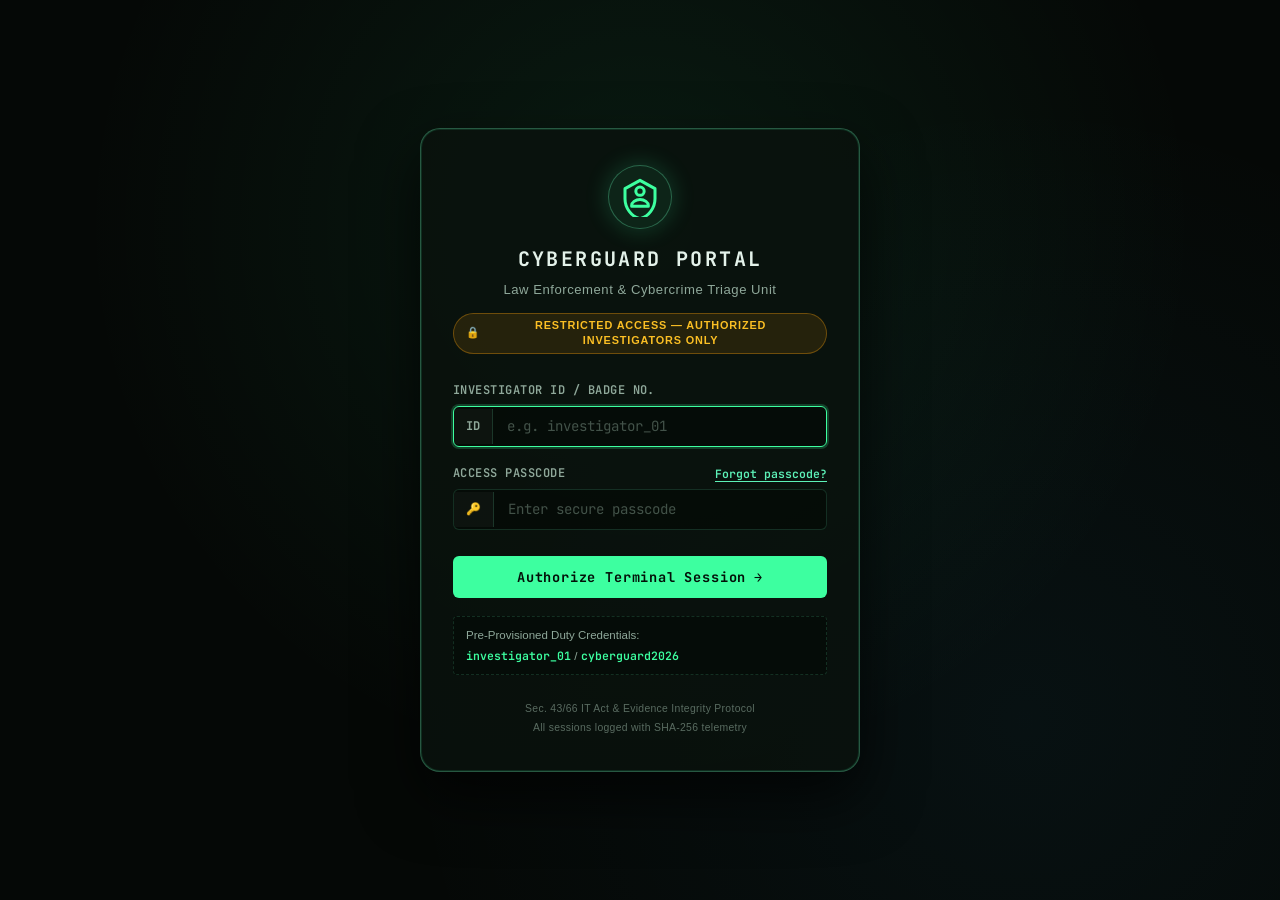
==== frontend/admin.html @ 246a9428 "Added a admin control panel with rbac contrl." ====
<!DOCTYPE html>
<html lang="en">

<head>
    <meta charset="UTF-8">
    <meta name="viewport" content="width=device-width, initial-scale=1.0">
    <title>CyberGuard - Station Commander & Duty Roster</title>
    <link rel="preconnect" href="https://fonts.googleapis.com">
    <link rel="preconnect" href="https://fonts.gstatic.com" crossorigin>
    <link
        href="https://fonts.googleapis.com/css2?family=Inter:wght@400;500;600;700&family=JetBrains+Mono:wght@400;500;600;700&display=swap"
        rel="stylesheet">
    <link rel="stylesheet" href="css/styles.css?v=6">
    <style>
        .admin-page-body {
            background: var(--bg);
            color: var(--text);
            min-height: 100vh;
            overflow-y: auto;
            overflow-x: hidden;
            font-family: 'Inter', -apple-system, sans-serif;
            position: relative;
        }

        .admin-container {
            max-width: 1380px;
            margin: 0 auto;
            padding: 1.5rem 2rem 4rem 2rem;
            position: relative;
            z-index: 1;
        }

        .admin-header {
            display: flex;
            justify-content: space-between;
            align-items: center;
            padding: 1.25rem 1.75rem;
            background: rgba(10, 18, 14, 0.75);
            backdrop-filter: blur(20px);
            border: 1px solid var(--glass-border);
            border-radius: var(--radius);
            box-shadow: 0 10px 30px rgba(0, 0, 0, 0.4);
            margin-bottom: 2rem;
        }

        .admin-brand {
            display: flex;
            align-items: center;
            gap: 1rem;
        }

        .admin-emblem {
            width: 44px;
            height: 44px;
            border-radius: 10px;
            background: rgba(61, 255, 160, 0.12);
            border: 1px solid rgba(61, 255, 160, 0.35);
            color: var(--accent);
            display: flex;
            align-items: center;
            justify-content: center;
        }

        .admin-title-group h1 {
            font-size: 1.25rem;
            font-weight: 700;
            letter-spacing: 0.04em;
            color: #fff;
            margin-bottom: 0.15rem;
            display: flex;
            align-items: center;
            gap: 0.6rem;
        }

        .admin-badge-chip {
            font-size: 0.68rem;
            font-family: 'JetBrains Mono', monospace;
            background: rgba(61, 255, 160, 0.15);
            color: var(--accent);
            border: 1px solid rgba(61, 255, 160, 0.3);
            padding: 0.2rem 0.5rem;
            border-radius: 4px;
            text-transform: uppercase;
        }

        .admin-title-group p {
            font-size: 0.82rem;
            color: var(--muted);
        }

        .admin-actions {
            display: flex;
            align-items: center;
            gap: 0.85rem;
        }

        .btn-nav-back {
            display: inline-flex;
            align-items: center;
            gap: 0.4rem;
            background: rgba(255, 255, 255, 0.05);
            border: 1px solid var(--glass-border);
            color: var(--text);
            padding: 0.55rem 1rem;
            border-radius: 6px;
            font-size: 0.82rem;
            font-weight: 600;
            text-decoration: none;
            transition: all 0.2s ease;
        }

        .btn-nav-back:hover {
            background: rgba(255, 255, 255, 0.1);
            border-color: rgba(255, 255, 255, 0.25);
            color: #fff;
        }

        /* Stats Cards */
        .admin-stats-grid {
            display: grid;
            grid-template-columns: repeat(4, 1fr);
            gap: 1.25rem;
            margin-bottom: 2rem;
        }

        .admin-stat-card {
            background: rgba(10, 18, 14, 0.65);
            border: 1px solid var(--glass-border);
            border-radius: var(--radius);
            padding: 1.25rem 1.5rem;
            position: relative;
            overflow: hidden;
            backdrop-filter: blur(14px);
        }

        .admin-stat-card::before {
            content: "";
            position: absolute;
            top: 0;
            left: 0;
            right: 0;
            height: 2px;
            background: linear-gradient(90deg, transparent, var(--accent), transparent);
            opacity: 0.4;
        }

        .stat-card-label {
            font-size: 0.75rem;
            font-weight: 600;
            text-transform: uppercase;
            letter-spacing: 0.05em;
            color: var(--muted);
            margin-bottom: 0.5rem;
            display: flex;
            align-items: center;
            justify-content: space-between;
        }

        .stat-card-val {
            font-size: 1.85rem;
            font-weight: 700;
            font-family: 'JetBrains Mono', monospace;
            color: #fff;
            letter-spacing: -0.02em;
        }

        .stat-card-sub {
            font-size: 0.75rem;
            color: var(--muted);
            margin-top: 0.35rem;
        }

        /* Content Split: Left Table, Right Audit Trail */
        .admin-content-grid {
            display: grid;
            grid-template-columns: 2.1fr 1fr;
            gap: 1.75rem;
        }

        .panel-box {
            background: rgba(10, 18, 14, 0.7);
            border: 1px solid var(--glass-border);
            border-radius: var(--radius);
            backdrop-filter: blur(20px);
            overflow: hidden;
            display: flex;
            flex-direction: column;
        }

        .panel-box-header {
            padding: 1.1rem 1.5rem;
            border-bottom: 1px solid var(--glass-border);
            display: flex;
            justify-content: space-between;
            align-items: center;
            background: rgba(5, 12, 8, 0.45);
        }

        .panel-box-header h2 {
            font-size: 1rem;
            font-weight: 600;
            color: #fff;
            display: flex;
            align-items: center;
            gap: 0.5rem;
        }

        .btn-primary-action {
            display: inline-flex;
            align-items: center;
            gap: 0.45rem;
            background: var(--accent);
            color: #031409;
            border: none;
            padding: 0.55rem 1.15rem;
            border-radius: 6px;
            font-size: 0.82rem;
            font-weight: 700;
            cursor: pointer;
            transition: all 0.2s ease;
        }

        .btn-primary-action:hover {
            background: var(--accent-hover);
            transform: translateY(-1px);
            box-shadow: 0 4px 14px rgba(61, 255, 160, 0.35);
        }

        /* Roster Table */
        .table-responsive {
            width: 100%;
            overflow-x: auto;
        }

        .roster-table {
            width: 100%;
            border-collapse: collapse;
            font-size: 0.84rem;
            text-align: left;
        }

        .roster-table th {
            background: rgba(3, 9, 6, 0.6);
            color: var(--muted);
            font-size: 0.72rem;
            font-weight: 600;
            text-transform: uppercase;
            letter-spacing: 0.05em;
            padding: 0.85rem 1.25rem;
            border-bottom: 1px solid var(--glass-border);
        }

        .roster-table td {
            padding: 1rem 1.25rem;
            border-bottom: 1px solid rgba(255, 255, 255, 0.05);
            vertical-align: middle;
        }

        .roster-table tr:hover td {
            background: rgba(61, 255, 160, 0.03);
        }

        .officer-name-cell {
            font-weight: 600;
            color: #fff;
            display: flex;
            flex-direction: column;
            gap: 0.15rem;
        }

        .officer-badge-tag {
            font-family: 'JetBrains Mono', monospace;
            font-size: 0.72rem;
            color: var(--accent);
        }

        .role-pill {
            display: inline-block;
            font-size: 0.7rem;
            font-family: 'JetBrains Mono', monospace;
            font-weight: 600;
            padding: 0.2rem 0.55rem;
            border-radius: 4px;
            background: rgba(255, 255, 255, 0.06);
            border: 1px solid rgba(255, 255, 255, 0.12);
            color: var(--text);
        }

        .role-pill.lead {
            background: rgba(61, 255, 160, 0.12);
            border-color: rgba(61, 255, 160, 0.35);
            color: var(--accent);
        }

        .status-badge {
            display: inline-flex;
            align-items: center;
            gap: 0.35rem;
            font-size: 0.72rem;
            font-weight: 600;
            padding: 0.25rem 0.6rem;
            border-radius: 12px;
        }

        .status-badge.active {
            background: rgba(16, 185, 129, 0.15);
            border: 1px solid rgba(16, 185, 129, 0.4);
            color: #86efac;
        }

        .status-badge.suspended {
            background: rgba(239, 68, 68, 0.15);
            border: 1px solid rgba(239, 68, 68, 0.4);
            color: #fca5a5;
        }

        .status-dot {
            width: 6px;
            height: 6px;
            border-radius: 50%;
            background: currentColor;
        }

        .table-action-btns {
            display: flex;
            gap: 0.5rem;
            align-items: center;
        }

        .btn-table-action {
            background: rgba(255, 255, 255, 0.06);
            border: 1px solid var(--glass-border);
            color: var(--text);
            padding: 0.35rem 0.7rem;
            border-radius: 4px;
            font-size: 0.75rem;
            font-weight: 500;
            cursor: pointer;
            transition: all 0.15s ease;
        }

        .btn-table-action:hover {
            background: rgba(255, 255, 255, 0.12);
            color: #fff;
        }

        .btn-table-action.danger:hover {
            background: rgba(239, 68, 68, 0.2);
            border-color: rgba(239, 68, 68, 0.5);
            color: #fca5a5;
        }

        .btn-table-action.success:hover {
            background: rgba(16, 185, 129, 0.2);
            border-color: rgba(16, 185, 129, 0.5);
            color: #86efac;
        }

        /* Audit Trail List */
        .audit-list {
            list-style: none;
            padding: 0;
            margin: 0;
            max-height: 520px;
            overflow-y: auto;
        }

        .audit-item {
            padding: 0.9rem 1.25rem;
            border-bottom: 1px solid rgba(255, 255, 255, 0.05);
            display: flex;
            flex-direction: column;
            gap: 0.25rem;
        }

        .audit-item:last-child {
            border-bottom: none;
        }

        .audit-meta {
            display: flex;
            justify-content: space-between;
            align-items: center;
            font-size: 0.72rem;
            color: var(--muted);
        }

        .audit-type {
            font-family: 'JetBrains Mono', monospace;
            font-weight: 600;
            color: var(--accent);
            font-size: 0.75rem;
        }

        .audit-desc {
            font-size: 0.8rem;
            color: var(--text);
            line-height: 1.35;
        }

        /* Modal Overlay */
        .modal-overlay {
            position: fixed;
            inset: 0;
            background: rgba(0, 0, 0, 0.75);
            backdrop-filter: blur(8px);
            z-index: 1000;
            display: none;
            align-items: center;
            justify-content: center;
            padding: 1.5rem;
        }

        .modal-card {
            background: #08120c;
            border: 1px solid var(--glass-border-strong);
            border-radius: var(--radius);
            width: 100%;
            max-width: 560px;
            box-shadow: 0 25px 60px rgba(0, 0, 0, 0.75);
            overflow: hidden;
            animation: modalPop 0.2s cubic-bezier(0.16, 1, 0.3, 1);
        }

        @keyframes modalPop {
            from {
                opacity: 0;
                transform: scale(0.96) translateY(10px);
            }
            to {
                opacity: 1;
                transform: scale(1) translateY(0);
            }
        }

        .modal-header {
            padding: 1.25rem 1.5rem;
            border-bottom: 1px solid var(--glass-border);
            display: flex;
            justify-content: space-between;
            align-items: center;
            background: rgba(10, 22, 16, 0.5);
        }

        .modal-header h3 {
            font-size: 1.05rem;
            font-weight: 700;
            color: #fff;
            display: flex;
            align-items: center;
            gap: 0.5rem;
        }

        .btn-modal-close {
            background: transparent;
            border: none;
            color: var(--muted);
            font-size: 1.3rem;
            cursor: pointer;
            line-height: 1;
        }

        .modal-body {
            padding: 1.5rem;
            display: flex;
            flex-direction: column;
            gap: 1rem;
        }

        .form-row {
            display: grid;
            grid-template-columns: 1fr 1fr;
            gap: 1rem;
        }

        .form-group {
            display: flex;
            flex-direction: column;
            gap: 0.35rem;
        }

        .form-group label {
            font-size: 0.75rem;
            font-weight: 600;
            color: var(--muted);
            text-transform: uppercase;
            letter-spacing: 0.04em;
        }

        .form-group input,
        .form-group select {
            background: rgba(255, 255, 255, 0.04);
            border: 1px solid var(--glass-border);
            border-radius: 6px;
            padding: 0.65rem 0.85rem;
            color: #fff;
            font-size: 0.85rem;
            font-family: inherit;
            outline: none;
            transition: border-color 0.2s ease;
        }

        .form-group input:focus,
        .form-group select:focus {
            border-color: var(--accent);
            box-shadow: 0 0 0 2px rgba(61, 255, 160, 0.15);
        }

        .form-group select option {
            background: #08120c;
            color: #fff;
        }

        .modal-footer {
            padding: 1rem 1.5rem;
            border-top: 1px solid var(--glass-border);
            display: flex;
            justify-content: flex-end;
            gap: 0.75rem;
            background: rgba(5, 12, 8, 0.3);
        }

        .btn-modal-cancel {
            background: transparent;
            border: 1px solid var(--glass-border);
            color: var(--muted);
            padding: 0.6rem 1.2rem;
            border-radius: 6px;
            font-size: 0.84rem;
            cursor: pointer;
        }

        .toast-notify {
            position: fixed;
            bottom: 2rem;
            right: 2rem;
            background: #0a1f14;
            border: 1px solid var(--accent);
            color: #fff;
            padding: 0.85rem 1.4rem;
            border-radius: 8px;
            box-shadow: 0 10px 30px rgba(0, 0, 0, 0.6);
            z-index: 2000;
            display: none;
            align-items: center;
            gap: 0.6rem;
            font-size: 0.86rem;
            animation: toastSlide 0.25s ease;
        }

        @keyframes toastSlide {
            from {
                transform: translateY(20px);
                opacity: 0;
            }
            to {
                transform: translateY(0);
                opacity: 1;
            }
        }
    </style>
</head>

<body class="admin-page-body">
    <div class="admin-container">

        <!-- Top Header Navigation -->
        <header class="admin-header">
            <div class="admin-brand">
                <div class="admin-emblem">
                    <svg viewBox="0 0 24 24" width="24" height="24" fill="none" stroke="currentColor" stroke-width="2"
                        stroke-linecap="round" stroke-linejoin="round">
                        <path d="M12 2L3 7v6c0 5.5 3.8 10.7 9 12 5.2-1.3 9-6.5 9-12V7l-9-5z" />
                        <path d="M12 11a2.5 2.5 0 100-5 2.5 2.5 0 000 5z" />
                        <path d="M12 13.5c-2.8 0-5 1.8-5 3.5v.5h10v-.5c0-1.7-2.2-3.5-5-3.5z" />
                    </svg>
                </div>
                <div class="admin-title-group">
                    <h1>
                        STATION COMMANDER CONSOLE
                        <span class="admin-badge-chip">RBAC RESTRICTED</span>
                    </h1>
                    <p>Personnel Provisioning, Duty Roster & Security Audit Log Management</p>
                </div>
            </div>

            <div class="admin-actions">
                <div class="investigator-pill" id="commanderPill">
                    <span class="badge-role" id="commRole">COMMANDER</span>
                    <span class="officer-id" id="commBadge">INV-7842</span>
                    <span class="officer-name" id="commName">Insp. Haziq Shaikh</span>
                </div>
                <a href="index.html" class="btn-nav-back">
                    <span>← Return to Live Console</span>
                </a>
            </div>
        </header>

        <!-- Stats Overview Cards -->
        <div class="admin-stats-grid">
            <div class="admin-stat-card">
                <div class="stat-card-label">
                    <span>Active On Duty</span>
                    <span>👮</span>
                </div>
                <div class="stat-card-val" id="statActiveCount">1</div>
                <div class="stat-card-sub">Authorized live triage officers</div>
            </div>

            <div class="admin-stat-card">
                <div class="stat-card-label">
                    <span>Total Provisioned</span>
                    <span>📋</span>
                </div>
                <div class="stat-card-val" id="statTotalCount">1</div>
                <div class="stat-card-sub">In database investigator roster</div>
            </div>

            <div class="admin-stat-card">
                <div class="stat-card-label">
                    <span>Suspended Badges</span>
                    <span>🔒</span>
                </div>
                <div class="stat-card-val" id="statSuspendedCount">0</div>
                <div class="stat-card-sub">Revoked / Inactive terminals</div>
            </div>

            <div class="admin-stat-card">
                <div class="stat-card-label">
                    <span>Cloud State</span>
                    <span>☁️</span>
                </div>
                <div class="stat-card-val" style="font-size: 1.25rem; color: #86efac; padding-top: 0.35rem;" id="statCloudDb">
                    CONNECTED
                </div>
                <div class="stat-card-sub">Supabase PostgreSQL live sync</div>
            </div>
        </div>

        <!-- Main Content Area -->
        <div class="admin-content-grid">

            <!-- Left: Investigator Roster -->
            <div class="panel-box">
                <div class="panel-box-header">
                    <h2>
                        <span>👮 Duty Investigator Roster</span>
                    </h2>
                    <div style="display: flex; gap: 0.6rem;">
                        <button class="btn-primary-action" id="btnOpenProvisionModal">
                            <span>+ Provision New Officer</span>
                        </button>
                    </div>
                </div>

                <div class="table-responsive">
                    <table class="roster-table">
                        <thead>
                            <tr>
                                <th>Officer & Badge</th>
                                <th>Login ID</th>
                                <th>Role</th>
                                <th>Confidential Contact</th>
                                <th>Duty Status</th>
                                <th style="text-align: right;">Administrative Action</th>
                            </tr>
                        </thead>
                        <tbody id="rosterTableBody">
                            <tr>
                                <td colspan="6" style="text-align: center; color: var(--muted); padding: 2rem;">
                                    Loading duty roster...
                                </td>
                            </tr>
                        </tbody>
                    </table>
                </div>
            </div>

            <!-- Right: Real-Time Security Audit Trail -->
            <div class="panel-box">
                <div class="panel-box-header">
                    <h2>
                        <span>📜 Security Audit Trail</span>
                    </h2>
                    <span style="font-size: 0.72rem; color: var(--muted); font-family: monospace;">SHA-256 LOGGED</span>
                </div>

                <ul class="audit-list" id="auditList">
                    <li style="padding: 1.5rem; text-align: center; color: var(--muted);">
                        Loading audit logs...
                    </li>
                </ul>
            </div>

        </div>

    </div>

    <!-- Provisioning Modal -->
    <div class="modal-overlay" id="provisionModal">
        <div class="modal-card">
            <div class="modal-header">
                <h3><span>🛡️ Provision New Investigator</span></h3>
                <button type="button" class="btn-modal-close" id="btnCloseModal">×</button>
            </div>
            <form id="provisionForm" autocomplete="off">
                <div class="modal-body">
                    <div class="form-row">
                        <div class="form-group">
                            <label for="provUsername">Unique Login ID *</label>
                            <input type="text" id="provUsername" placeholder="e.g. investigator_02" required />
                        </div>
                        <div class="form-group">
                            <label for="provBadge">Official Badge No. *</label>
                            <input type="text" id="provBadge" placeholder="e.g. INV-8910" required />
                        </div>
                    </div>

                    <div class="form-row">
                        <div class="form-group">
                            <label for="provName">Full Name *</label>
                            <input type="text" id="provName" placeholder="e.g. Sub-Insp. Priya Sharma" required />
                        </div>
                        <div class="form-group">
                            <label for="provRole">Duty Role *</label>
                            <select id="provRole" required>
                                <option value="INVESTIGATOR">INVESTIGATOR</option>
                                <option value="CYBER_FORENSIC_EXPERT">CYBER_FORENSIC_EXPERT</option>
                                <option value="DUTY_SERGEANT">DUTY_SERGEANT</option>
                                <option value="LEAD_INVESTIGATOR">LEAD_INVESTIGATOR</option>
                            </select>
                        </div>
                    </div>

                    <div class="form-group">
                        <label for="provStation">Station / Division</label>
                        <input type="text" id="provStation" value="Cyber Crime Police Station, BKC Mumbai" required />
                    </div>

                    <div class="form-row">
                        <div class="form-group">
                            <label for="provEmail">Confidential Official Email</label>
                            <input type="email" id="provEmail" placeholder="e.g. priya.sharma@police.gov.in" required />
                        </div>
                        <div class="form-group">
                            <label for="provPhone">Confidential Phone No.</label>
                            <input type="text" id="provPhone" placeholder="e.g. +91 98765 43210" required />
                        </div>
                    </div>

                    <div class="form-group">
                        <div style="display: flex; justify-content: space-between; align-items: center; margin-bottom: 0.2rem;">
                            <label for="provPassword" style="margin: 0;">Initial Passcode *</label>
                            <button type="button" class="btn-link" id="btnGenPass" style="font-size: 0.72rem; color: var(--accent);">Generate Passcode</button>
                        </div>
                        <input type="text" id="provPassword" placeholder="Minimum 6 characters" required />
                        <small style="color: var(--muted); font-size: 0.72rem; margin-top: 0.2rem;">
                            Password is set at database level (PBKDF2-HMAC-SHA256). User cannot change it via public web UI.
                        </small>
                    </div>
                </div>

                <div class="modal-footer">
                    <button type="button" class="btn-modal-cancel" id="btnCancelModal">Cancel</button>
                    <button type="submit" class="btn-primary-action" id="btnSubmitProvision">
                        <span>Authorize & Provision Badge</span>
                        <span>✓</span>
                    </button>
                </div>
            </form>
        </div>
    </div>

    <!-- Toast Notification -->
    <div class="toast-notify" id="toastNotify">
        <span id="toastIcon">✅</span>
        <span id="toastMsg">Operation successful</span>
    </div>

    <script>
        document.addEventListener("DOMContentLoaded", () => {
            const token = sessionStorage.getItem("cyberguard_token");
            const rawProfile = sessionStorage.getItem("cyberguard_investigator");

            // Enforce Commander / Lead Investigator session
            if (!token || !rawProfile) {
                window.location.href = "login.html";
                return;
            }

            let profile = null;
            try {
                profile = JSON.parse(rawProfile);
            } catch {
                window.location.href = "login.html";
                return;
            }

            const COMMANDER_ROLES = ["LEAD_INVESTIGATOR", "SUPERINTENDENT", "STATION_COMMANDER", "ADMIN"];
            if (!COMMANDER_ROLES.includes(profile.role)) {
                alert(`Access Denied: Officer rank '${profile.role}' does not possess Station Commander privileges.`);
                window.location.href = "index.html";
                return;
            }

            // Populate header
            document.getElementById("commRole").textContent = profile.role || "COMMANDER";
            document.getElementById("commBadge").textContent = profile.badge_id || "INV-7842";
            document.getElementById("commName").textContent = profile.name || "Station Commander";

            // UI Elements
            const rosterTableBody = document.getElementById("rosterTableBody");
            const auditList = document.getElementById("auditList");
            const statActiveCount = document.getElementById("statActiveCount");
            const statTotalCount = document.getElementById("statTotalCount");
            const statSuspendedCount = document.getElementById("statSuspendedCount");
            const toastNotify = document.getElementById("toastNotify");
            const toastMsg = document.getElementById("toastMsg");
            const toastIcon = document.getElementById("toastIcon");

            function showToast(message, isSuccess = true) {
                toastMsg.textContent = message;
                toastIcon.textContent = isSuccess ? "✅" : "⚠️";
                toastNotify.style.display = "flex";
                setTimeout(() => {
                    toastNotify.style.display = "none";
                }, 3500);
            }

            async function authFetch(url, options = {}) {
                const headers = options.headers ? { ...options.headers } : {};
                headers["Authorization"] = `Bearer ${token}`;
                return fetch(url, { ...options, headers });
            }

            // Fetch and render roster
            async function loadRoster() {
                try {
                    const res = await authFetch("/api/admin/investigators");
                    if (!res.ok) {
                        const err = await res.json();
                        throw new Error(err.detail || "Failed to load investigator roster.");
                    }
                    const data = await res.json();
                    renderRoster(data.investigators || []);
                } catch (err) {
                    rosterTableBody.innerHTML = `<tr><td colspan="6" style="text-align: center; color: #ef4444; padding: 2rem;">${err.message}</td></tr>`;
                }
            }

            function renderRoster(investigators) {
                let active = 0;
                let suspended = 0;

                if (investigators.length === 0) {
                    rosterTableBody.innerHTML = `<tr><td colspan="6" style="text-align: center; color: var(--muted); padding: 2rem;">No provisioned officers found.</td></tr>`;
                    return;
                }

                rosterTableBody.innerHTML = investigators.map(inv => {
                    if (inv.is_active) active++;
                    else suspended++;

                    const isSelf = inv.username === profile.username;
                    const isLead = inv.role === "LEAD_INVESTIGATOR" || inv.role === "SUPERINTENDENT";

                    return `
                        <tr>
                            <td>
                                <div class="officer-name-cell">
                                    <span>${inv.name}</span>
                                    <span class="officer-badge-tag">${inv.badge_id}</span>
                                </div>
                            </td>
                            <td><code>${inv.username}</code></td>
                            <td>
                                <span class="role-pill ${isLead ? 'lead' : ''}">${inv.role}</span>
                            </td>
                            <td>
                                <div style="font-size: 0.76rem; display: flex; flex-direction: column; gap: 0.15rem;">
                                    <span style="color: var(--text);">✉️ ${inv.email_masked || 'Confidential'}</span>
                                    <span style="color: var(--muted);">📞 ${inv.phone_masked || 'Confidential'}</span>
                                </div>
                            </td>
                            <td>
                                <span class="status-badge ${inv.is_active ? 'active' : 'suspended'}">
                                    <span class="status-dot"></span>
                                    ${inv.is_active ? 'ACTIVE' : 'SUSPENDED'}
                                </span>
                            </td>
                            <td style="text-align: right;">
                                <div class="table-action-btns" style="justify-content: flex-end;">
                                    <button type="button" class="btn-table-action" 
                                        onclick="dispatchMagicLink('${inv.username}', '${inv.name.replace(/'/g, "\\'")}')"
                                        title="Dispatch one-time magic login link to confidential contact">
                                        ✉️ Dispatch Link
                                    </button>
                                    ${!isSelf ? `
                                        <button type="button" class="btn-table-action ${inv.is_active ? 'danger' : 'success'}" 
                                            onclick="toggleOfficerStatus('${inv.username}', ${!inv.is_active})"
                                            title="${inv.is_active ? 'Instantly suspend badge credentials' : 'Reactivate officer badge'}">
                                            ${inv.is_active ? '🔒 Suspend' : '✓ Activate'}
                                        </button>
                                    ` : `<span style="font-size: 0.72rem; color: var(--muted);">(Your Account)</span>`}
                                </div>
                            </td>
                        </tr>
                    `;
                }).join("");

                statTotalCount.textContent = investigators.length;
                statActiveCount.textContent = active;
                statSuspendedCount.textContent = suspended;
            }

            // Fetch and render audit trail
            async function loadAuditLogs() {
                try {
                    const res = await authFetch("/api/admin/audit-logs?limit=20");
                    if (!res.ok) return;
                    const data = await res.json();
                    renderAuditLogs(data.logs || []);
                } catch {
                    // Soft fail for logs
                }
            }

            function renderAuditLogs(logs) {
                if (logs.length === 0) {
                    auditList.innerHTML = `<li style="padding: 1.5rem; text-align: center; color: var(--muted);">No audit events recorded yet.</li>`;
                    return;
                }

                auditList.innerHTML = logs.map(l => {
                    const timeStr = l.created_at ? new Date(l.created_at).toLocaleTimeString() : "Just now";
                    let desc = "";
                    if (l.event_type === "INVESTIGATOR_PROVISIONED") {
                        desc = `New officer provisioned: ${l.details?.target_name || l.details?.target_username || ''} (${l.details?.target_badge || ''})`;
                    } else if (l.event_type === "INVESTIGATOR_SUSPENDED") {
                        desc = `Officer '${l.details?.target_username}' badge suspended by Commander.`;
                    } else if (l.event_type === "INVESTIGATOR_ACTIVATED") {
                        desc = `Officer '${l.details?.target_username}' badge reactivated.`;
                    } else if (l.event_type === "MAGIC_LOGIN_LINK_DISPATCHED" || l.event_type === "COMMANDER_DISPATCHED_MAGIC_LINK") {
                        desc = `One-time login link generated & dispatched to confidential contact.`;
                    } else {
                        desc = `${l.event_type} - Investigator: ${l.investigator_badge_id || 'System'}`;
                    }

                    return `
                        <li class="audit-item">
                            <div class="audit-meta">
                                <span class="audit-type">${l.event_type}</span>
                                <span>${timeStr}</span>
                            </div>
                            <div class="audit-desc">${desc}</div>
                        </li>
                    `;
                }).join("");
            }

            // Global Actions attached to window
            window.dispatchMagicLink = async function(username, name) {
                try {
                    const res = await authFetch(`/api/admin/investigators/${encodeURIComponent(username)}/dispatch-link`, {
                        method: "POST"
                    });
                    const data = await res.json();
                    if (!res.ok) throw new Error(data.detail || "Dispatch failed.");
                    showToast(`One-time magic login link dispatched to confidential contact for ${name}.`);
                    loadAuditLogs();
                } catch (err) {
                    showToast(err.message, false);
                }
            };

            window.toggleOfficerStatus = async function(username, newStatus) {
                const actionLabel = newStatus ? "activate" : "suspend";
                if (!confirm(`Are you sure you want to ${actionLabel} investigator '${username}'?`)) return;

                try {
                    const res = await authFetch(`/api/admin/investigators/${encodeURIComponent(username)}/status`, {
                        method: "PATCH",
                        headers: { "Content-Type": "application/json" },
                        body: JSON.stringify({ is_active: newStatus })
                    });
                    const data = await res.json();
                    if (!res.ok) throw new Error(data.detail || "Status update failed.");
                    showToast(`Investigator '${username}' ${newStatus ? 'activated' : 'suspended'}.`);
                    loadRoster();
                    loadAuditLogs();
                } catch (err) {
                    showToast(err.message, false);
                }
            };

            // Modal Handlers
            const provisionModal = document.getElementById("provisionModal");
            const btnOpenProvisionModal = document.getElementById("btnOpenProvisionModal");
            const btnCloseModal = document.getElementById("btnCloseModal");
            const btnCancelModal = document.getElementById("btnCancelModal");
            const provisionForm = document.getElementById("provisionForm");
            const btnGenPass = document.getElementById("btnGenPass");
            const provPassword = document.getElementById("provPassword");

            btnOpenProvisionModal.addEventListener("click", () => {
                provisionForm.reset();
                provPassword.value = "cyberguard" + Math.floor(1000 + Math.random() * 9000);
                provisionModal.style.display = "flex";
            });

            btnCloseModal.addEventListener("click", () => provisionModal.style.display = "none");
            btnCancelModal.addEventListener("click", () => provisionModal.style.display = "none");

            btnGenPass.addEventListener("click", () => {
                provPassword.value = "cyberguard" + Math.floor(1000 + Math.random() * 9000);
            });

            provisionForm.addEventListener("submit", async (e) => {
                e.preventDefault();
                const btnSubmit = document.getElementById("btnSubmitProvision");
                btnSubmit.disabled = true;
                btnSubmit.innerHTML = `<span>Authorizing & provisioning...</span>`;

                try {
                    const payload = {
                        username: document.getElementById("provUsername").value.trim(),
                        badge_id: document.getElementById("provBadge").value.trim(),
                        name: document.getElementById("provName").value.trim(),
                        role: document.getElementById("provRole").value,
                        station: document.getElementById("provStation").value.trim(),
                        email: document.getElementById("provEmail").value.trim(),
                        phone: document.getElementById("provPhone").value.trim(),
                        password: provPassword.value
                    };

                    const res = await authFetch("/api/admin/investigators", {
                        method: "POST",
                        headers: { "Content-Type": "application/json" },
                        body: JSON.stringify(payload)
                    });

                    const data = await res.json();
                    if (!res.ok) throw new Error(data.detail || "Provisioning failed.");

                    showToast(`Officer ${payload.name} (${payload.badge_id}) provisioned successfully!`);
                    provisionModal.style.display = "none";
                    loadRoster();
                    loadAuditLogs();
                } catch (err) {
                    showToast(err.message, false);
                } finally {
                    btnSubmit.disabled = false;
                    btnSubmit.innerHTML = `<span>Authorize & Provision Badge</span> <span>✓</span>`;
                }
            });

            // Initial Load
            loadRoster();
            loadAuditLogs();
        });
    </script>
</body>

</html>
---- frontend/css/styles.css ----
/* ==========================================================
   CyberGuard — frosted-glass control room
   Dark ink backdrop with two soft light sources (ember, teal)
   so the glass has something to refract. Panels are frosted,
   inner elements are flat tints. Red / amber / green are
   reserved for triage state only.
   ========================================================== */

:root {
    --bg: #050806;
    --text: #e4f2ea;
    --muted: #8fa89a;

    /* Glass layers */
    --glass: rgba(170, 255, 215, 0.045);
    --glass-strong: rgba(255, 255, 255, 0.09);
    --glass-inset: rgba(2, 8, 5, 0.55);
    --glass-border: rgba(110, 255, 190, 0.15);
    --glass-border-strong: rgba(110, 255, 190, 0.3);
    --glass-blur: blur(26px) saturate(150%);
    --glass-shadow: 0 1px 0 rgba(255, 255, 255, 0.10) inset, 0 20px 50px rgba(0, 0, 0, 0.35);

    --accent: #3dffa0;
    --accent-hover: #8dffc6;
    --accent-cyan: #5df2b8;

    --red: #ef4444;
    --amber: #f59e0b;
    --green: #10b981;

    --radius: 10px;
    --radius-md: 6px;
    --radius-sm: 4px;

    --state: var(--accent);

    /* Names used by app.js-generated markup */
    --text-primary: var(--text);
    --text-muted: var(--muted);
    --accent-red: var(--red);
    --accent-amber: var(--amber);
    --accent-green: var(--green);
    --accent-blue: var(--accent);
    --border-color: var(--glass-border);
    --border: var(--glass-border);
    --border-strong: var(--glass-border-strong);
    --surface: #0a120e;
    --surface-2: #0f1a14;
    --inset: var(--glass-inset);
}

.console-grid:has(#livePriority.critical) {
    --state: var(--red);
}

.console-grid:has(#livePriority.elevated) {
    --state: var(--amber);
}

.console-grid:has(#livePriority.routine) {
    --state: var(--green);
}

* {
    box-sizing: border-box;
    margin: 0;
    padding: 0;
    scrollbar-width: thin;
    scrollbar-color: rgba(255, 255, 255, 0.22) transparent;
}

html,
body.dark-theme {
    height: 100%;
    overflow: hidden;
    background: var(--bg);
    color: var(--text);
    font-family: 'Neue Montreal', 'IBM Plex Sans', 'Segoe UI', -apple-system, Roboto, sans-serif;
    font-size: 16px;
    line-height: 1.45;
    -webkit-font-smoothing: antialiased;
}

/* Backdrop: two soft light sources + fine grain, fixed behind everything */
body.dark-theme::before {
    content: "";
    position: fixed;
    inset: 0;
    z-index: 0;
    pointer-events: none;
    background-image:
        radial-gradient(45vw 45vw at 0% 0%, rgba(20, 150, 100, 0.32), transparent 70%),
        radial-gradient(40vw 40vw at 100% 100%, rgba(10, 90, 80, 0.30), transparent 70%),
        linear-gradient(rgba(61, 255, 160, 0.045) 1px, transparent 1px),
        linear-gradient(90deg, rgba(61, 255, 160, 0.045) 1px, transparent 1px);
    background-size: auto, auto, 44px 44px, 44px 44px;
}

body.dark-theme::after {
    content: "";
    position: fixed;
    inset: 0;
    z-index: 2;
    pointer-events: none;
    background: repeating-linear-gradient(0deg, rgba(0, 0, 0, 0.16) 0 1px, transparent 1px 3px);
    opacity: 0.55;
}

h1,
h2,
h3,
h4 {
    font-weight: 600;
    letter-spacing: -0.005em;
}

.visually-hidden {
    position: absolute;
    width: 1px;
    height: 1px;
    overflow: hidden;
    clip: rect(0 0 0 0);
    white-space: nowrap;
}

/* ---------- Shell ---------- */
.app-shell {
    position: relative;
    z-index: 1;
    display: flex;
    flex-direction: column;
    gap: 1rem;
    height: 100vh;
    height: 100dvh;
    padding: 1rem 1.4rem 1.2rem;
}

.app-header {
    flex-shrink: 0;
    display: flex;
    align-items: center;
    justify-content: space-between;
    gap: 1rem;
}

.brand {
    display: flex;
    align-items: center;
    gap: 0.75rem;
}

.brand-mark {
    display: grid;
    place-items: center;
    width: 38px;
    height: 38px;
    border-radius: 11px;
    background: var(--glass-strong);
    border: 1px solid var(--glass-border-strong);
    box-shadow: 0 1px 0 rgba(255, 255, 255, 0.18) inset;
    color: var(--text);
}

.brand-name {
    font-size: 1.1rem;
    font-weight: 600;
    line-height: 1.2;
}

.brand-sub {
    font-size: 0.8rem;
    color: var(--muted);
}

.header-status {
    display: flex;
    align-items: center;
    gap: 1rem;
}

.badge-live {
    font-size: 0.8rem;
    font-weight: 600;
    color: #ff8585;
}

.system-status {
    display: flex;
    align-items: center;
    gap: 0.55rem;
    padding: 0.42rem 0.9rem;
    border: 1px solid var(--glass-border);
    border-radius: 999px;
    background: var(--glass);
    -webkit-backdrop-filter: var(--glass-blur);
    backdrop-filter: var(--glass-blur);
    font-size: 0.8rem;
    color: var(--muted);
}

.status-indicator.online {
    width: 8px;
    height: 8px;
    flex-shrink: 0;
    border-radius: 50%;
    background: var(--green);
    box-shadow: 0 0 0 3px rgba(16, 185, 129, 0.2);
}

.console-grid {
    display: grid;
    grid-template-columns: 350px minmax(0, 1fr);
    gap: 1rem;
    flex: 1;
    min-height: 0;
}

/* ---------- Panels (the frosted surfaces) ---------- */
.panel {
    display: flex;
    flex-direction: column;
    gap: 1rem;
    min-height: 0;
    padding: 1.25rem;
    background: linear-gradient(160deg, rgba(255, 255, 255, 0.085), rgba(255, 255, 255, 0.035) 55%);
    border: 1px solid var(--glass-border);
    border-radius: var(--radius);
    box-shadow: var(--glass-shadow);
    -webkit-backdrop-filter: var(--glass-blur);
    backdrop-filter: var(--glass-blur);
    overflow: hidden;
}

@supports not ((backdrop-filter: blur(1px)) or (-webkit-backdrop-filter: blur(1px))) {

    .panel,
    .modal-window {
        background: #0a120e;
    }
}

.panel-header {
    flex-shrink: 0;
    display: flex;
    justify-content: space-between;
    align-items: flex-start;
    gap: 0.75rem;
}

.panel-header h2 {
    font-size: 1.08rem;
    line-height: 1.3;
}

.subtitle {
    font-size: 0.82rem;
    color: var(--muted);
}

.call-ref {
    font-family: 'JetBrains Mono', monospace;
    font-size: 0.92em;
    font-weight: 600;
    color: var(--accent-cyan);
}

/* ---------- Incoming calls ---------- */
.queue-count {
    display: block;
    margin-top: 0.1rem;
    font-family: 'JetBrains Mono', monospace;
    font-size: 0.74rem;
    color: var(--muted);
}

.queue-alert {
    display: none;
    flex-shrink: 0;
    padding: 0.6rem 0.75rem;
    background: rgba(245, 158, 11, 0.12);
    border: 1px solid rgba(245, 158, 11, 0.35);
    border-radius: var(--radius-sm);
    color: #fbbf24;
    font-size: 0.8rem;
    line-height: 1.4;
}

.queue-alert.active {
    display: block;
}

.call-list {
    display: flex;
    flex-direction: column;
    gap: 0.6rem;
    flex: 1 1 auto;
    min-height: 160px;
    padding-right: 0.25rem;
    overflow-x: hidden;
    overflow-y: auto;
}

.call-card {
    padding: 0.8rem 0.9rem;
    background: rgba(255, 255, 255, 0.05);
    border: 1px solid var(--glass-border);
    border-radius: var(--radius-md);
    box-shadow: 0 1px 0 rgba(255, 255, 255, 0.06) inset;
    cursor: pointer;
    transition: background 0.15s, border-color 0.15s;
}

.call-card:hover {
    background: rgba(255, 255, 255, 0.08);
    border-color: var(--glass-border-strong);
}

.call-card.active {
    background: rgba(255, 255, 255, 0.12);
    border-color: rgba(255, 255, 255, 0.34);
}

.call-card.critical {
    border-left: 3px solid var(--red);
}

.call-card.elevated {
    border-left: 3px solid var(--amber);
}

.call-card.routine {
    border-left: 3px solid var(--green);
}

.card-top {
    display: flex;
    justify-content: space-between;
    align-items: center;
}

.call-id {
    font-family: 'JetBrains Mono', monospace;
    font-size: 0.9rem;
    font-weight: 600;
}

.caller-info {
    margin-top: 0.15rem;
    font-size: 0.78rem;
    color: var(--muted);
}

.card-meta {
    display: flex;
    justify-content: space-between;
    margin-top: 0.45rem;
    font-size: 0.8rem;
    color: var(--muted);
}

.card-meta strong {
    color: var(--text);
}

.card-tags {
    display: flex;
    flex-wrap: wrap;
    gap: 0.3rem;
    margin-top: 0.5rem;
}

.card-actions {
    display: flex;
    justify-content: flex-end;
    gap: 0.4rem;
    max-height: 0;
    margin-top: 0;
    padding-top: 0;
    border-top: 1px solid transparent;
    opacity: 0;
    overflow: hidden;
    transition: max-height 0.15s, opacity 0.15s, margin 0.15s, padding 0.15s;
}

.call-card:hover .card-actions,
.call-card:focus-within .card-actions,
.call-card.active .card-actions {
    max-height: 60px;
    margin-top: 0.6rem;
    padding-top: 0.6rem;
    border-top-color: var(--glass-border);
    opacity: 1;
}

@media (hover: none) {
    .card-actions {
        max-height: 60px;
        margin-top: 0.6rem;
        padding-top: 0.6rem;
        border-top-color: var(--glass-border);
        opacity: 1;
    }
}

/* ---------- Badges & tags ---------- */
.badge {
    padding: 0.18rem 0.55rem;
    border-radius: 6px;
    font-size: 0.72rem;
    font-weight: 700;
}

.priority-crit {
    background: var(--red);
    color: #fff;
}

.priority-elev {
    background: var(--amber);
    color: #1a1200;
}

.priority-rout {
    background: var(--green);
    color: #03160f;
}

.badge-live-call {
    padding: 0.18rem 0.5rem;
    background: rgba(239, 68, 68, 0.16);
    border: 1px solid rgba(239, 68, 68, 0.5);
    border-radius: 6px;
    font-size: 0.72rem;
    font-weight: 700;
    color: #ff8b8b;
}

.tag {
    padding: 0.12rem 0.48rem;
    border: 1px solid var(--glass-border-strong);
    border-radius: 6px;
    background: rgba(255, 255, 255, 0.04);
    font-family: 'JetBrains Mono', monospace;
    font-size: 0.72rem;
    color: var(--muted);
}

.tag.red {
    color: #ff8b8b;
    border-color: rgba(239, 68, 68, 0.42);
    background: rgba(239, 68, 68, 0.10);
}

.tag.yellow {
    color: #fbbf24;
    border-color: rgba(245, 158, 11, 0.42);
    background: rgba(245, 158, 11, 0.10);
}

.tag.green {
    color: #34d399;
    border-color: rgba(16, 185, 129, 0.42);
    background: rgba(16, 185, 129, 0.10);
}

.tags-container,
.tag-row {
    display: flex;
    flex-wrap: wrap;
    gap: 0.4rem;
}

/* ---------- Buttons ---------- */
button {
    padding: 0.58rem 1rem;
    border: 1px solid transparent;
    border-radius: var(--radius-sm);
    font-family: inherit;
    font-size: 0.85rem;
    font-weight: 600;
    cursor: pointer;
    transition: background 0.15s, border-color 0.15s, color 0.15s;
}

button:focus-visible,
summary:focus-visible,
select:focus-visible,
input[type="file"]:focus-visible,
audio:focus-visible {
    outline: 2px solid var(--accent-cyan);
    outline-offset: 2px;
}

/* Primary: brand orange with near-black text for contrast */
.btn-primary {
    background: var(--accent);
    color: #03140c;
    box-shadow: 0 8px 24px rgba(61, 255, 160, 0.25);
}

.btn-primary:hover {
    background: var(--accent-hover);
}

.btn-secondary {
    background: rgba(255, 255, 255, 0.06);
    border-color: var(--glass-border-strong);
    color: var(--text);
}

.btn-secondary:hover {
    background: rgba(255, 255, 255, 0.12);
}

.btn-warning {
    background: rgba(239, 68, 68, 0.1);
    border-color: rgba(239, 68, 68, 0.5);
    color: #ff9a9a;
}

.btn-warning:hover {
    background: rgba(239, 68, 68, 0.22);
}

.btn-sm {
    flex-shrink: 0;
    padding: 0.4rem 0.75rem;
    font-size: 0.78rem;
}

.btn-outline {
    background: rgba(255, 255, 255, 0.05);
    border-color: var(--glass-border-strong);
    color: var(--text);
}

.btn-outline:hover {
    background: rgba(255, 255, 255, 0.12);
}

.btn-action-escalate,
.btn-action-resolve {
    padding: 0.28rem 0.6rem;
    background: transparent;
    font-size: 0.75rem;
}

.btn-action-escalate {
    border-color: rgba(239, 68, 68, 0.5);
    color: #ff9a9a;
}

.btn-action-escalate:hover {
    background: var(--red);
    color: #fff;
}

.btn-action-resolve {
    border-color: rgba(16, 185, 129, 0.5);
    color: #34d399;
}

.btn-action-resolve:hover {
    background: var(--green);
    color: #02140e;
}

.btn-recording {
    background: var(--red) !important;
    border-color: var(--red) !important;
    color: #fff !important;
    animation: recPulse 1.2s infinite alternate !important;
}

.btn-disabled {
    opacity: 0.45;
    cursor: not-allowed !important;
    pointer-events: none;
}

/* ---------- Active call ---------- */
.active-call-panel {
    overflow-x: hidden;
    overflow-y: auto;
}

.live-priority-indicator {
    text-align: right;
}

.pill-label {
    display: block;
    margin-bottom: 0.2rem;
    font-size: 0.75rem;
    color: var(--muted);
}

.pill-value {
    display: inline-block;
    padding: 0.25rem 0.85rem;
    border: 1px solid currentColor;
    border-radius: 999px;
    font-size: 0.85rem;
    font-weight: 700;
    letter-spacing: 0.04em;
}

.pill-value.critical {
    color: #ff7b7b;
    background: rgba(239, 68, 68, 0.14);
}

.pill-value.elevated {
    color: #fbbf24;
    background: rgba(245, 158, 11, 0.14);
}

.pill-value.routine {
    color: #34d399;
    background: rgba(16, 185, 129, 0.14);
}

/* Triage summary: the single element that carries the state color */
.summary-band {
    display: grid;
    grid-template-columns: auto minmax(0, 1fr);
    align-items: center;
    gap: 1.75rem;
    padding: 1.1rem 1.3rem;
    background: rgba(255, 255, 255, 0.05);
    background: linear-gradient(100deg, color-mix(in srgb, var(--state) 22%, transparent), rgba(255, 255, 255, 0.04) 60%);
    border: 1px solid var(--glass-border);
    border-radius: var(--radius-md);
    box-shadow: 0 1px 0 rgba(255, 255, 255, 0.08) inset;
    position: relative;
}

.summary-band::before {
    content: "";
    position: absolute;
    left: 0;
    top: 14%;
    bottom: 14%;
    width: 3px;
    border-radius: 0 3px 3px 0;
    background: var(--state);
}

.urgency-gauge {
    display: flex;
    align-items: center;
    gap: 0.85rem;
}

.gauge-value {
    font-family: 'JetBrains Mono', monospace;
    font-size: 3.4rem;
    font-weight: 500;
    line-height: 1;
    color: var(--state);
}

.gauge-label {
    font-size: 0.78rem;
    line-height: 1.3;
    color: var(--muted);
}

.advisory-box {
    display: flex;
    align-items: flex-start;
    gap: 0.75rem;
    padding-left: 1.5rem;
    border-left: 1px solid var(--glass-border-strong);
}

.advisory-icon {
    flex-shrink: 0;
    margin-top: 0.1rem;
    color: var(--state);
}

.advisory-text {
    display: flex;
    flex-direction: column;
    gap: 0.15rem;
    font-size: 0.92rem;
    line-height: 1.5;
}

.advisory-text strong {
    font-size: 0.82rem;
    color: var(--muted);
    font-weight: 600;
}

.detail-grid {
    display: grid;
    grid-template-columns: minmax(0, 1.55fr) minmax(230px, 1fr);
    gap: 1.5rem;
}

.detail-main {
    display: flex;
    flex-direction: column;
    gap: 1.25rem;
    min-width: 0;
}

.block-title {
    margin-bottom: 0.55rem;
    font-size: 0.82rem;
    font-weight: 600;
    color: var(--muted);
}

.visualizer-container {
    padding: 0.5rem 0.75rem;
    background: var(--glass-inset);
    border: 1px solid var(--glass-border);
    border-radius: var(--radius-md);
    box-shadow: 0 2px 10px rgba(0, 0, 0, 0.25) inset;
}

#waveformCanvas {
    display: block;
    width: 100%;
    height: 90px;
}

.waveform-footer {
    display: grid;
    grid-template-columns: repeat(3, minmax(0, 1fr));
    gap: 0.75rem;
    margin-top: 0.75rem;
}

.signal-metric {
    display: flex;
    flex-direction: column;
    gap: 0.1rem;
    font-size: 0.78rem;
    color: var(--muted);
}

.signal-metric strong {
    font-size: 0.86rem;
    font-weight: 600;
    color: var(--text);
}

.transcript-content {
    margin-bottom: 0.8rem;
    font-size: 0.97rem;
    line-height: 1.6;
}

.active-call-panel .transcript-content {
    max-height: 9.5rem;
    overflow-y: auto;
}

.transcript-box.inset {
    padding: 0.9rem 1rem;
    background: var(--glass-inset);
    border: 1px solid var(--glass-border);
    border-radius: var(--radius-md);
}

.transcript-content.is-scroll {
    max-height: 120px;
    margin-bottom: 0;
    overflow-y: auto;
    font-size: 0.9rem;
}

/* Emotion bars */
.metrics-list {
    display: flex;
    flex-direction: column;
    gap: 1.1rem;
}

.metric-header {
    display: flex;
    justify-content: space-between;
    margin-bottom: 0.35rem;
    font-size: 0.88rem;
}

.metric-header span:last-child {
    font-family: 'JetBrains Mono', monospace;
    font-size: 0.82rem;
    color: var(--muted);
}

.bar-bg {
    height: 6px;
    border-radius: 3px;
    background: rgba(255, 255, 255, 0.1);
    overflow: hidden;
}

.bar-fill {
    height: 100%;
    border-radius: 3px;
    transition: width 0.4s ease;
}

.bar-red {
    background: var(--red);
}

.bar-amber {
    background: var(--amber);
}

.bar-green {
    background: var(--green);
}

/* Actions + notice */
.controls-bar {
    display: flex;
    flex-wrap: wrap;
    align-items: center;
    justify-content: space-between;
    gap: 0.75rem 1rem;
    margin-top: auto;
    padding: 1rem 0 0.1rem;
    border-top: 1px solid var(--glass-border);
    position: sticky;
    bottom: -0.1rem;
    background: rgba(5, 10, 7, 0.65);
    -webkit-backdrop-filter: blur(14px);
    backdrop-filter: blur(14px);
}

.controls-bar .btn-primary {
    padding: 0.68rem 1.3rem;
}

.demo-group {
    display: flex;
    flex-wrap: wrap;
    align-items: center;
    gap: 0.5rem;
}

.demo-label {
    margin-right: 0.15rem;
    font-size: 0.78rem;
    color: var(--muted);
}

.disclaimer-card {
    flex-shrink: 0;
    display: flex;
    gap: 0.5rem;
    font-size: 0.78rem;
    line-height: 1.45;
    color: var(--muted);
}

.disclaimer-card .icon {
    flex-shrink: 0;
    margin-top: 0.1rem;
    color: var(--accent-cyan);
}

.disclaimer-card strong {
    color: var(--text);
    font-weight: 600;
}

/* ---------- Forensic case audio ---------- */
.upload-box {
    flex-shrink: 0;
    background: var(--glass-inset);
    border: 1px solid var(--glass-border);
    border-radius: var(--radius-md);
}

.upload-box summary {
    display: flex;
    align-items: center;
    justify-content: space-between;
    padding: 0.75rem 0.9rem;
    list-style: none;
    cursor: pointer;
    font-size: 0.9rem;
    font-weight: 600;
}

.upload-box summary::-webkit-details-marker {
    display: none;
}

.upload-box .chevron {
    color: var(--muted);
    transition: transform 0.15s;
}

.upload-box[open] .chevron {
    transform: rotate(180deg);
}

.upload-body {
    display: flex;
    flex-direction: column;
    gap: 0.6rem;
    padding: 0 0.9rem 0.9rem;
}

.upload-body p {
    font-size: 0.8rem;
    color: var(--muted);
}

.upload-divider {
    text-align: center;
    font-size: 0.75rem;
    color: var(--muted);
}

.upload-body input[type="file"] {
    width: 100%;
    padding: 0.45rem;
    background: transparent;
    border: 1px dashed var(--glass-border-strong);
    border-radius: var(--radius-sm);
    font-size: 0.78rem;
    color: var(--muted);
}

.upload-body input[type="file"]::file-selector-button {
    margin-right: 0.6rem;
    padding: 0.28rem 0.6rem;
    background: rgba(255, 255, 255, 0.08);
    border: 1px solid var(--glass-border-strong);
    border-radius: 6px;
    color: var(--text);
    font-family: inherit;
    font-size: 0.75rem;
    font-weight: 600;
    cursor: pointer;
}

.form-select {
    width: 100%;
    padding: 0.58rem 2rem 0.58rem 0.7rem;
    appearance: none;
    background: rgba(255, 255, 255, 0.06) url("data:image/svg+xml,%3Csvg xmlns='http://www.w3.org/2000/svg' width='12' height='12' viewBox='0 0 24 24' fill='none' stroke='%23BABABA' stroke-width='3' stroke-linecap='round' stroke-linejoin='round'%3E%3Cpath d='M6 9l6 6 6-6'/%3E%3C/svg%3E") no-repeat right 0.7rem center;
    border: 1px solid var(--glass-border-strong);
    border-radius: var(--radius-sm);
    color: var(--text);
    font-family: inherit;
    font-size: 0.82rem;
}

.form-select option {
    background: #0a120e;
    color: #e4f2ea;
}

.loading-indicator {
    display: none;
    align-items: center;
    gap: 0.6rem;
    font-size: 0.8rem;
    color: var(--accent-cyan);
}

.loading-indicator.active {
    display: flex;
}

.spinner {
    width: 16px;
    height: 16px;
    border: 2px solid rgba(93, 242, 184, 0.3);
    border-top-color: var(--accent-cyan);
    border-radius: 50%;
    animation: spin 0.8s linear infinite;
}

/* ---------- Modals ---------- */
.modal-overlay {
    position: fixed;
    inset: 0;
    z-index: 9999;
    display: flex;
    justify-content: center;
    align-items: center;
    padding: 1rem;
    background: rgba(3, 5, 10, 0.6);
    -webkit-backdrop-filter: blur(8px);
    backdrop-filter: blur(8px);
    opacity: 0;
    visibility: hidden;
    pointer-events: none;
    transition: opacity 0.2s ease, visibility 0s linear 0.2s;
}

.modal-overlay.open {
    opacity: 1;
    visibility: visible;
    pointer-events: auto;
    transition: opacity 0.2s ease, visibility 0s;
}

.modal-window {
    display: flex;
    flex-direction: column;
    width: 100%;
    max-width: 940px;
    max-height: 90vh;
    background: linear-gradient(160deg, rgba(14, 32, 24, 0.85), rgba(5, 9, 7, 0.92));
    border: 1px solid var(--glass-border-strong);
    border-radius: 12px;
    box-shadow: 0 1px 0 rgba(255, 255, 255, 0.14) inset, 0 30px 80px rgba(0, 0, 0, 0.6);
    -webkit-backdrop-filter: blur(34px) saturate(150%);
    backdrop-filter: blur(34px) saturate(150%);
    overflow: hidden;
}

.modal-header {
    display: flex;
    justify-content: space-between;
    align-items: center;
    gap: 1rem;
    padding: 1rem 1.4rem;
    border-bottom: 1px solid var(--glass-border);
}

.modal-header h3 {
    font-size: 1.05rem;
}

.accent-text {
    font-family: 'JetBrains Mono', monospace;
    font-size: 0.95em;
    color: var(--accent-cyan);
}

.modal-close-btn {
    padding: 0.15rem 0.6rem;
    background: transparent;
    border: none;
    font-size: 1.5rem;
    line-height: 1;
    color: var(--muted);
}

.modal-close-btn:hover {
    color: #fff;
    background: rgba(255, 255, 255, 0.1);
}

.modal-body {
    display: flex;
    flex-direction: column;
    gap: 1.25rem;
    padding: 1.4rem;
    overflow-y: auto;
}

.modal-actions {
    display: flex;
    justify-content: space-between;
    align-items: center;
    flex-wrap: wrap;
    gap: 0.7rem;
}

.forensic-hero {
    display: grid;
    grid-template-columns: 170px minmax(0, 1fr);
    gap: 1.25rem;
    align-items: center;
    padding: 1.1rem 1.25rem;
    background: rgba(255, 255, 255, 0.05);
    border: 1px solid var(--glass-border);
    border-radius: var(--radius-md);
}

.forensic-score-box {
    padding-right: 1.25rem;
    text-align: center;
    border-right: 1px solid var(--glass-border-strong);
}

.forensic-score-box .score-val {
    font-family: 'JetBrains Mono', monospace;
    font-size: 3.2rem;
    font-weight: 500;
    line-height: 1.1;
    color: var(--red);
}

.score-caption {
    font-size: 0.78rem;
    color: var(--muted);
}

.score-badge {
    margin-top: 0.5rem;
}

.forensic-details {
    display: flex;
    flex-direction: column;
    gap: 0.65rem;
    min-width: 0;
}

.forensic-meta {
    display: flex;
    flex-wrap: wrap;
    justify-content: space-between;
    gap: 0.3rem 1rem;
    font-size: 0.85rem;
    color: var(--muted);
}

.forensic-meta strong {
    color: var(--text);
    font-weight: 600;
}

.brief-box {
    padding: 0.65rem 0.8rem;
    background: var(--glass-inset);
    border-radius: var(--radius-sm);
    font-size: 0.88rem;
    line-height: 1.5;
}

.forensic-audio-player {
    width: 100%;
    height: 38px;
    color-scheme: dark;
}

.timeline-table-wrapper {
    background: var(--glass-inset);
    border: 1px solid var(--glass-border);
    border-radius: var(--radius-md);
    overflow-x: auto;
}

.timeline-table-wrapper.is-short {
    max-height: 200px;
    overflow-y: auto;
}

.timeline-table {
    width: 100%;
    border-collapse: collapse;
    text-align: left;
    font-size: 0.82rem;
}

.timeline-table th {
    position: sticky;
    top: 0;
    padding: 0.6rem 0.85rem;
    background: rgba(10, 22, 16, 0.96);
    border-bottom: 1px solid var(--glass-border);
    font-size: 0.76rem;
    font-weight: 600;
    white-space: nowrap;
    color: var(--muted);
}

.timeline-table td {
    padding: 0.6rem 0.85rem;
    border-bottom: 1px solid rgba(255, 255, 255, 0.06);
}

.timeline-table tbody tr:hover {
    background: rgba(255, 255, 255, 0.04);
}

.stats-grid {
    display: grid;
    grid-template-columns: repeat(4, minmax(0, 1fr));
    gap: 0.75rem;
}

.stat-chip {
    padding: 0.7rem;
    text-align: center;
    background: rgba(255, 255, 255, 0.05);
    border: 1px solid var(--glass-border);
    border-radius: var(--radius-md);
}

.stat-chip .chip-label {
    display: block;
    margin-bottom: 0.2rem;
    font-size: 0.75rem;
    color: var(--muted);
}

.stat-chip .chip-val {
    font-family: 'JetBrains Mono', monospace;
    font-size: 1.05rem;
    font-weight: 600;
    color: var(--red);
}

.stat-chip .chip-val.chip-plain {
    color: var(--text);
}

.stat-chip .chip-val.chip-amber {
    color: var(--amber);
}

/* ---------- Animation ---------- */
@keyframes spin {
    to {
        transform: rotate(360deg);
    }
}

@keyframes recPulse {
    from {
        box-shadow: 0 0 0 0 rgba(239, 68, 68, 0.45);
    }

    to {
        box-shadow: 0 0 0 6px rgba(239, 68, 68, 0);
    }
}

@media (prefers-reduced-motion: reduce) {

    *,
    *::before,
    *::after {
        animation: none !important;
        transition: none !important;
    }
}

/* ---------- Responsive ---------- */
@media (max-width: 1099px) {

    html,
    body.dark-theme {
        height: auto;
        min-height: 100%;
        overflow: auto;
    }

    .app-shell {
        height: auto;
        min-height: 100vh;
    }

    .console-grid {
        grid-template-columns: minmax(0, 1fr);
        flex: none;
    }

    .call-list {
        max-height: 340px;
    }

    .active-call-panel {
        overflow: visible;
    }
}

@media (max-width: 859px) {
    .app-shell {
        padding: 0.75rem;
    }

    .app-header {
        flex-direction: column;
        align-items: flex-start;
    }

    .header-status {
        flex-wrap: wrap;
        gap: 0.6rem;
    }

    .summary-band {
        grid-template-columns: minmax(0, 1fr);
        gap: 1rem;
    }

    .advisory-box {
        padding: 1rem 0 0;
        border-left: none;
        border-top: 1px solid var(--glass-border-strong);
    }

    .detail-grid {
        grid-template-columns: minmax(0, 1fr);
    }

    .waveform-footer {
        grid-template-columns: minmax(0, 1fr);
    }

    .forensic-hero {
        grid-template-columns: minmax(0, 1fr);
    }

    .forensic-score-box {
        padding: 0 0 1rem;
        border-right: none;
        border-bottom: 1px solid var(--glass-border-strong);
    }

    .stats-grid {
        grid-template-columns: repeat(2, minmax(0, 1fr));
    }

    .modal-body {
        padding: 1rem;
    }
}

/* ==========================================================
   Neutral incoming-call queue + neutral #tags
   Triage colour in the queue is reduced to one small dot;
   all #tags use the same quiet glass style.
   ========================================================== */
.tag,
.tag.red,
.tag.yellow,
.tag.green {
    color: var(--muted);
    border-color: var(--glass-border-strong);
    background: rgba(190, 255, 225, 0.05);
}

.queue-panel .call-card.critical,
.queue-panel .call-card.elevated,
.queue-panel .call-card.routine {
    border-left: 1px solid var(--glass-border);
}

.queue-panel .call-card.active {
    border-color: rgba(61, 255, 160, 0.55);
    background: rgba(190, 255, 225, 0.1);
}

.call-card .badge,
.call-card .badge-live-call {
    display: inline-flex;
    align-items: center;
    gap: 0.4rem;
    background: transparent;
    border: 1px solid var(--glass-border-strong);
    color: var(--text);
    font-weight: 600;
}

.call-card .badge::before,
.call-card .badge-live-call::before {
    content: "";
    width: 6px;
    height: 6px;
    border-radius: 50%;
    background: var(--muted);
}

.call-card .priority-crit::before {
    background: var(--red);
}

.call-card .priority-elev::before {
    background: var(--amber);
}

.call-card .priority-rout::before {
    background: var(--green);
}

.call-card .badge-live-call {
    color: var(--accent-cyan);
}

.call-card .badge-live-call::before {
    background: var(--accent);
}

.btn-action-escalate,
.btn-action-resolve {
    border-color: var(--glass-border-strong);
    color: var(--muted);
}

.btn-action-escalate:hover,
.btn-action-resolve:hover {
    background: rgba(190, 255, 225, 0.14);
    border-color: rgba(130, 255, 200, 0.4);
    color: var(--text);
}

.queue-alert {
    background: rgba(190, 255, 225, 0.06);
    border-color: var(--glass-border-strong);
    color: var(--muted);
}

/* ==========================================================
   Hacker / SOC terminal theme
   Phosphor-green accent, mono headings, corner brackets,
   faint grid + scanlines. Triage colours are untouched.
   ========================================================== */
h1,
h2,
h3,
h4,
button,
.badge,
.pill-value,
.system-status,
.queue-count,
.block-title,
.signal-metric span,
.metric-header span:first-child {
    font-family: 'JetBrains Mono', ui-monospace, 'SFMono-Regular', Menlo, monospace;
}

.brand-name {
    font-size: 1.05rem;
    letter-spacing: 0.02em;
}

.brand-name::after {
    content: "_";
    margin-left: 2px;
    color: var(--accent);
    animation: blink 1.1s steps(1) infinite;
}

.brand-mark {
    color: var(--accent);
    border-color: rgba(61, 255, 160, 0.4);
}

.panel-header h2 {
    font-size: 0.98rem;
}

.panel-header h2::before {
    content: "> ";
    color: var(--accent);
}

.block-title {
    font-size: 0.78rem;
    color: var(--accent-cyan);
}

.block-title::before {
    content: "// ";
    opacity: 0.6;
}

/* Corner brackets on the two main panels */
.panel::before,
.panel::after {
    content: "";
    position: absolute;
    width: 14px;
    height: 14px;
    pointer-events: none;
    border: 0 solid var(--accent);
    opacity: 0.8;
}

.panel {
    position: relative;
}

.panel::before {
    top: 6px;
    left: 6px;
    border-width: 1px 0 0 1px;
}

.panel::after {
    bottom: 6px;
    right: 6px;
    border-width: 0 1px 1px 0;
}

.status-indicator.online {
    background: var(--accent);
    box-shadow: 0 0 0 3px rgba(61, 255, 160, 0.2);
}

.system-status {
    color: var(--accent-cyan);
    border-color: rgba(61, 255, 160, 0.3);
}

.btn-primary {
    font-weight: 700;
}

.btn-secondary,
.btn-outline {
    border-color: rgba(61, 255, 160, 0.3);
}

.btn-secondary:hover,
.btn-outline:hover {
    border-color: var(--accent);
    background: rgba(61, 255, 160, 0.1);
}

.transcript-content {
    font-family: 'JetBrains Mono', ui-monospace, Menlo, monospace;
    font-size: 0.86rem;
    line-height: 1.7;
    color: #cfeadb;
}

.active-call-panel .transcript-content {
    border-left: 2px solid rgba(61, 255, 160, 0.4);
    padding-left: 0.8rem;
}

.visualizer-container {
    background-color: var(--glass-inset);
    background-image:
        linear-gradient(rgba(61, 255, 160, 0.07) 1px, transparent 1px),
        linear-gradient(90deg, rgba(61, 255, 160, 0.07) 1px, transparent 1px);
    background-size: 24px 24px;
}

.gauge-value {
    text-shadow: 0 0 22px color-mix(in srgb, var(--state) 55%, transparent);
}

.timeline-table,
.call-id,
.caller-info,
.card-meta {
    font-family: 'JetBrains Mono', ui-monospace, Menlo, monospace;
}

.timeline-table {
    font-size: 0.78rem;
}

.tag {
    border-radius: 3px;
}

.call-card,
.stat-chip,
.brief-box {
    border-radius: 6px;
}

.summary-band::before {
    top: 0;
    bottom: 0;
    border-radius: 0;
}

@keyframes blink {
    50% {
        opacity: 0;
    }
}

/* ==========================================================
   Glass card treatment (from the reference .glass-card)
   Rim light: inset top/bottom highlights + soft inner glow,
   a 1px highlight line along the top and left edges.
   The fill is scaled for a dark theme so light text stays legible.
   ========================================================== */
:root {
    --radius: 20px;
    --glass-blur: blur(14px) saturate(140%);
    --glass-shadow:
        0 8px 32px rgba(0, 0, 0, 0.35),
        inset 0 1px 0 rgba(255, 255, 255, 0.24),
        inset 0 -1px 0 rgba(255, 255, 255, 0.06),
        inset 0 0 10px 5px rgba(190, 255, 225, 0.05);
}

.panel,
.modal-window {
    background: linear-gradient(160deg, rgba(190, 255, 225, 0.12), rgba(190, 255, 225, 0.045) 60%);
    border: 1px solid rgba(255, 255, 255, 0.2);
    border-radius: 20px;
    box-shadow: var(--glass-shadow);
}

.modal-window {
    background: linear-gradient(160deg, rgba(16, 38, 29, 0.82), rgba(5, 10, 8, 0.9));
    box-shadow: 0 30px 80px rgba(0, 0, 0, 0.6), inset 0 1px 0 rgba(255, 255, 255, 0.24),
        inset 0 0 10px 5px rgba(190, 255, 225, 0.04);
}

/* Replaces the earlier corner brackets with the highlight edges */
.panel::before,
.panel::after,
.modal-window::before,
.modal-window::after {
    content: "";
    position: absolute;
    pointer-events: none;
    border: 0;
    opacity: 1;
    z-index: 1;
}

.panel::before,
.modal-window::before {
    top: 0;
    left: 0;
    right: 0;
    bottom: auto;
    width: auto;
    height: 1px;
    background: linear-gradient(90deg, transparent, rgba(255, 255, 255, 0.8), transparent);
}

.panel::after,
.modal-window::after {
    top: 0;
    left: 0;
    right: auto;
    bottom: auto;
    width: 1px;
    height: 100%;
    background: linear-gradient(180deg, rgba(255, 255, 255, 0.8), transparent, rgba(255, 255, 255, 0.3));
}

.modal-window {
    position: relative;
}

/* Inner glass: same rim light, lighter touch */
.call-card,
.stat-chip,
.forensic-hero,
.summary-band {
    border-color: rgba(255, 255, 255, 0.16);
    box-shadow: inset 0 1px 0 rgba(255, 255, 255, 0.18), inset 0 0 8px 2px rgba(190, 255, 225, 0.03);
}

.call-card {
    border-radius: 14px;
}

.forensic-hero,
.summary-band {
    border-radius: 14px;
}

.system-status {
    border-color: rgba(255, 255, 255, 0.2);
    box-shadow: inset 0 1px 0 rgba(255, 255, 255, 0.2);
}

/* ==========================================================
   Polish pass: depth, data readouts, state feedback, motion
   ========================================================== */
::selection {
    background: rgba(61, 255, 160, 0.3);
    color: #fff;
}

::-webkit-scrollbar {
    width: 8px;
    height: 8px;
}

::-webkit-scrollbar-thumb {
    background: rgba(130, 255, 200, 0.22);
    border-radius: 8px;
}

::-webkit-scrollbar-thumb:hover {
    background: rgba(130, 255, 200, 0.4);
}

::-webkit-scrollbar-track {
    background: transparent;
}

/* Numbers align and don't jitter while telemetry updates */
.gauge-value,
.call-id,
.card-meta,
.metric-header span:last-child,
.timeline-table td,
.chip-val,
.score-val {
    font-variant-numeric: tabular-nums;
}

.gauge-value {
    font-size: 3.8rem;
    letter-spacing: -0.03em;
}

/* Priority pill gets a state dot */
.pill-value {
    display: inline-flex;
    align-items: center;
    gap: 0.45rem;
}

.pill-value::before {
    content: "";
    width: 7px;
    height: 7px;
    border-radius: 50%;
    background: currentColor;
}

/* Critical calls: the summary band breathes once every few seconds */
.console-grid:has(#livePriority.critical) .summary-band {
    animation: alertPulse 2.6s ease-in-out infinite;
}

@keyframes alertPulse {
    50% {
        box-shadow: 0 0 0 1px rgba(239, 68, 68, 0.35), 0 0 30px rgba(239, 68, 68, 0.16), inset 0 1px 0 rgba(255, 255, 255, 0.18);
    }
}

/* Emotion bars: inset track, lit fill */
.bar-bg {
    height: 8px;
    border-radius: 8px;
    background: rgba(0, 0, 0, 0.35);
    box-shadow: inset 0 1px 2px rgba(0, 0, 0, 0.5);
}

.bar-fill {
    border-radius: 8px;
}

.bar-red {
    background: linear-gradient(90deg, rgba(239, 68, 68, 0.45), #ef4444);
    box-shadow: 0 0 12px rgba(239, 68, 68, 0.4);
}

.bar-amber {
    background: linear-gradient(90deg, rgba(245, 158, 11, 0.45), #f59e0b);
    box-shadow: 0 0 12px rgba(245, 158, 11, 0.35);
}

.bar-green {
    background: linear-gradient(90deg, rgba(16, 185, 129, 0.45), #10b981);
    box-shadow: 0 0 12px rgba(16, 185, 129, 0.35);
}

/* Waveform: a slow scan line sweeps the graph */
.visualizer-container {
    position: relative;
    overflow: hidden;
}

.visualizer-container::after {
    content: "";
    position: absolute;
    top: 0;
    bottom: 0;
    left: -70px;
    width: 70px;
    pointer-events: none;
    background: linear-gradient(90deg, transparent, rgba(61, 255, 160, 0.14), transparent);
    animation: scan 5s linear infinite;
}

@keyframes scan {
    to {
        left: 100%;
    }
}

/* Live system dot pings */
.status-indicator.online {
    animation: ping 2.2s ease-out infinite;
}

@keyframes ping {
    0% {
        box-shadow: 0 0 0 0 rgba(61, 255, 160, 0.45);
    }

    100% {
        box-shadow: 0 0 0 8px rgba(61, 255, 160, 0);
    }
}

/* Selected call: lit edge instead of just a border */
.call-card.active {
    box-shadow: 0 0 0 1px rgba(61, 255, 160, 0.25), 0 10px 30px rgba(0, 0, 0, 0.35), inset 0 1px 0 rgba(255, 255, 255, 0.2);
}

.call-list:empty::before {
    content: "No active calls. New calls appear here.";
    display: block;
    padding: 1.5rem 0.5rem;
    text-align: center;
    font-size: 0.82rem;
    color: var(--muted);
}

/* Buttons: tactile feedback */
button:active {
    transform: translateY(1px);
}

.btn-primary:hover {
    box-shadow: 0 8px 28px rgba(61, 255, 160, 0.38);
}

.demo-group {
    padding: 0.3rem 0.35rem 0.3rem 0.85rem;
    border: 1px solid var(--glass-border);
    border-radius: 999px;
    background: rgba(190, 255, 225, 0.04);
}

.demo-group button {
    padding: 0.38rem 0.85rem;
    border-radius: 999px;
    font-size: 0.78rem;
}

/* Form controls */
.form-select:hover,
.upload-body input[type="file"]:hover {
    border-color: var(--accent);
}

.upload-box summary:hover {
    color: var(--accent-cyan);
}

/* Disclaimer reads as a note, not loose text */
.disclaimer-card {
    padding: 0.65rem 0.85rem;
    background: var(--glass-inset);
    border: 1px solid var(--glass-border);
    border-left: 2px solid var(--accent);
    border-radius: 10px;
}

/* Tables: zebra rows for scanning */
.timeline-table tbody tr:nth-child(even) {
    background: rgba(190, 255, 225, 0.025);
}

/* Modals open with a short settle */
.modal-window {
    transform: translateY(14px) scale(0.98);
    transition: transform 0.25s cubic-bezier(0.2, 0.8, 0.2, 1);
}

.modal-overlay.open .modal-window {
    transform: none;
}

/* ---------- Toasts (enhancements.js) ---------- */
.toast-stack {
    position: fixed;
    right: 1.25rem;
    bottom: 1.25rem;
    z-index: 10000;
    display: flex;
    flex-direction: column;
    gap: 0.5rem;
    pointer-events: none;
}

.toast {
    padding: 0.65rem 0.95rem;
    background: rgba(10, 22, 16, 0.85);
    -webkit-backdrop-filter: blur(14px);
    backdrop-filter: blur(14px);
    border: 1px solid rgba(61, 255, 160, 0.35);
    border-left: 3px solid var(--accent);
    border-radius: 10px;
    box-shadow: 0 10px 30px rgba(0, 0, 0, 0.45), inset 0 1px 0 rgba(255, 255, 255, 0.15);
    font-family: 'JetBrains Mono', ui-monospace, Menlo, monospace;
    font-size: 0.8rem;
    color: var(--text);
    animation: toastIn 0.22s cubic-bezier(0.2, 0.8, 0.2, 1);
    transition: opacity 0.35s, transform 0.35s;
}

.toast.leaving {
    opacity: 0;
    transform: translateY(6px);
}

@keyframes toastIn {
    from {
        opacity: 0;
        transform: translateY(8px);
    }
}

.call-card:focus-visible {
    outline: 2px solid var(--accent-cyan);
    outline-offset: 2px;
}

/* ==========================================================
   Radar, triage counters, shortcut hints (enhancements.js)
   ========================================================== */
.kpi-strip {
    display: flex;
    align-items: center;
    gap: 0.9rem;
    padding: 0.4rem 0.9rem;
    border: 1px solid rgba(255, 255, 255, 0.16);
    border-radius: 999px;
    background: var(--glass);
    -webkit-backdrop-filter: var(--glass-blur);
    backdrop-filter: var(--glass-blur);
    box-shadow: inset 0 1px 0 rgba(255, 255, 255, 0.18);
    font-family: 'JetBrains Mono', ui-monospace, Menlo, monospace;
    font-size: 0.76rem;
    color: var(--muted);
}

.kpi {
    display: inline-flex;
    align-items: center;
    gap: 0.35rem;
    white-space: nowrap;
}

.kpi i {
    width: 7px;
    height: 7px;
    border-radius: 50%;
}

.kpi b {
    color: var(--text);
    font-weight: 600;
    font-variant-numeric: tabular-nums;
}

.kpi-clock {
    padding-left: 0.9rem;
    border-left: 1px solid var(--glass-border-strong);
    color: var(--accent-cyan);
    font-variant-numeric: tabular-nums;
}

.kbd-hint {
    flex-shrink: 0;
    display: flex;
    flex-wrap: wrap;
    align-items: center;
    gap: 0.25rem 0.4rem;
    font-size: 0.72rem;
    color: var(--muted);
}

kbd {
    min-width: 1.5em;
    padding: 0.05rem 0.38rem;
    border: 1px solid var(--glass-border-strong);
    border-bottom-width: 2px;
    border-radius: 5px;
    background: rgba(190, 255, 225, 0.06);
    font-family: 'JetBrains Mono', ui-monospace, Menlo, monospace;
    font-size: 0.7rem;
    text-align: center;
    color: var(--text);
}

.radar-block {
    margin-bottom: 1.4rem;
}

.radar-wrap {
    display: grid;
    place-items: center;
    padding: 0.6rem;
    background:
        radial-gradient(circle at 50% 50%, rgba(61, 255, 160, 0.09), transparent 68%),
        var(--glass-inset);
    border: 1px solid var(--glass-border);
    border-radius: 14px;
    box-shadow: inset 0 2px 10px rgba(0, 0, 0, 0.35);
}

#radarCanvas {
    display: block;
    width: 100%;
    max-width: 300px;
    aspect-ratio: 1;
}

.radar-note {
    margin-top: 0.5rem;
    font-size: 0.74rem;
    line-height: 1.4;
    color: var(--muted);
}

@media (max-width: 859px) {
    .kpi-strip {
        flex-wrap: wrap;
        border-radius: 14px;
    }
}

/* ==========================================================
   Background radar, threat level, security event log
   ========================================================== */
#bgRadar {
    position: fixed;
    inset: 0;
    z-index: 0;
    width: 100%;
    height: 100%;
    pointer-events: none;
}

.kpi-threat b {
    padding: 0.05rem 0.45rem;
    border: 1px solid currentColor;
    border-radius: 4px;
    font-size: 0.7rem;
}

.kpi-threat b[data-level="LOW"] {
    color: #34d399;
}

.kpi-threat b[data-level="GUARDED"] {
    color: #fbbf24;
}

.kpi-threat b[data-level="HIGH"],
.kpi-threat b[data-level="SEVERE"] {
    color: #ff7b7b;
}

.event-log {
    margin-bottom: 1.4rem;
}

.event-log ul {
    list-style: none;
    padding: 0.6rem 0.75rem;
    background: var(--glass-inset);
    border: 1px solid var(--glass-border);
    border-radius: 12px;
    font-family: 'JetBrains Mono', ui-monospace, Menlo, monospace;
    font-size: 0.7rem;
    line-height: 1.55;
    color: var(--muted);
}

.event-log li {
    padding-left: 0.5rem;
    border-left: 2px solid transparent;
    overflow-wrap: anywhere;
}

.event-log li:first-child {
    color: var(--text);
    border-left-color: var(--accent);
}

.event-log li.warn {
    color: #fbbf24;
}

.event-log li.crit {
    color: #ff8b8b;
}

.event-log time {
    margin-right: 0.35rem;
    color: var(--accent-cyan);
    opacity: 0.8;
}

/* ---------- Voice signal: speaking / pause / silent indicator ---------- */
/* The old sweeping scan line fights with the scrolling waveform, so it is off */
.visualizer-container::after {
    display: none;
}

.signal-state {
    position: absolute;
    top: 0.5rem;
    right: 0.75rem;
    z-index: 1;
    display: inline-flex;
    align-items: center;
    gap: 0.45rem;
    padding: 0.22rem 0.6rem;
    border-radius: 999px;
    border: 1px solid var(--glass-border);
    background: rgba(2, 8, 5, 0.75);
    font: 600 0.68rem/1 'JetBrains Mono', ui-monospace, monospace;
    letter-spacing: 0.07em;
    color: var(--muted);
    pointer-events: none;
}

.signal-state::before {
    content: "";
    width: 7px;
    height: 7px;
    border-radius: 50%;
    border: 1.5px solid currentColor;
}

.signal-state.speaking {
    color: var(--text);
    border-color: var(--glass-border-strong);
}

.signal-state.speaking::before {
    background: var(--state);
    border-color: var(--state);
    box-shadow: 0 0 0 0 color-mix(in srgb, var(--state) 60%, transparent);
    animation: speakPulse 1s ease-out infinite;
}

.signal-state.pause {
    color: var(--text);
}

.signal-state.silent,
.signal-state.idle {
    opacity: 0.8;
}

@keyframes speakPulse {
    to {
        box-shadow: 0 0 0 7px transparent;
    }
}

@media (prefers-reduced-motion: reduce) {
    .signal-state.speaking::before {
        animation: none;
    }
}

/* ---------- Voice signal: scrollable timeline ---------- */
.signal-scroll {
    position: relative;
    overflow-x: auto;
    overflow-y: hidden;
    overscroll-behavior-x: contain;
    scrollbar-width: thin;
    scrollbar-color: rgba(110, 255, 190, 0.45) transparent;
}

.signal-scroll::-webkit-scrollbar {
    height: 8px;
}

.signal-scroll::-webkit-scrollbar-thumb {
    background: rgba(110, 255, 190, 0.4);
    border-radius: 999px;
}

.signal-scroll::-webkit-scrollbar-track {
    background: transparent;
}

.signal-scroll:focus-visible {
    outline: 1px solid var(--glass-border-strong);
    outline-offset: 2px;
}

.signal-track {
    position: relative;
    min-width: 100%;
    height: 110px;
}

/* The canvas stays pinned to the visible window; the track gives it scroll range */
.signal-track #waveformCanvas {
    position: sticky;
    left: 0;
    display: block;
    height: 110px;
}

.signal-live-btn {
    position: absolute;
    right: 0.85rem;
    bottom: 1.5rem;
    z-index: 2;
    padding: 0.3rem 0.75rem;
    border-radius: 999px;
    border: 1px solid var(--glass-border-strong);
    background: rgba(2, 8, 5, 0.85);
    color: var(--text);
    font: 600 0.7rem/1 'JetBrains Mono', ui-monospace, monospace;
    letter-spacing: 0.05em;
    cursor: pointer;
}

.signal-live-btn:hover {
    border-color: var(--accent);
    color: var(--accent);
}

.signal-live-btn[hidden] {
    display: none;
}

/* ==========================================================
   LAW ENFORCEMENT INVESTIGATOR AUTHENTICATION GATE & HEADER PILL
   ========================================================== */

.login-page-body {
    min-height: 100vh;
    display: flex;
    align-items: center;
    justify-content: center;
    background: radial-gradient(circle at 50% 25%, rgba(61, 255, 160, 0.08), transparent 60%),
                radial-gradient(circle at 80% 80%, rgba(56, 189, 248, 0.05), transparent 50%),
                #050806;
}

.auth-gate-overlay {
    position: fixed;
    inset: 0;
    z-index: 9999;
    display: flex;
    align-items: center;
    justify-content: center;
    background: rgba(3, 7, 5, 0.88);
    backdrop-filter: blur(28px) saturate(160%);
    -webkit-backdrop-filter: blur(28px) saturate(160%);
    padding: 1.5rem;
    transition: opacity 0.3s ease, visibility 0.3s ease;
}

.auth-gate-overlay.is-standalone {
    position: static;
    background: transparent;
    backdrop-filter: none;
    -webkit-backdrop-filter: none;
}

.auth-gate-card {
    position: relative;
    width: 100%;
    max-width: 440px;
    background: rgba(10, 18, 14, 0.85);
    border: 1px solid var(--glass-border-strong);
    border-radius: var(--radius);
    padding: 2.25rem 2rem;
    box-shadow: 0 0 0 1px rgba(61, 255, 160, 0.12) inset,
                0 25px 60px rgba(0, 0, 0, 0.7);
    color: var(--text);
}

.auth-gate-header {
    text-align: center;
    margin-bottom: 1.75rem;
}

.auth-emblem {
    display: inline-flex;
    align-items: center;
    justify-content: center;
    width: 64px;
    height: 64px;
    border-radius: 50%;
    background: rgba(61, 255, 160, 0.08);
    border: 1px solid var(--glass-border-strong);
    color: var(--accent);
    margin-bottom: 1rem;
    box-shadow: 0 0 24px rgba(61, 255, 160, 0.2);
}

.auth-gate-header h2 {
    font-size: 1.25rem;
    font-weight: 700;
    letter-spacing: 0.12em;
    color: var(--text);
    margin-bottom: 0.35rem;
    font-family: 'JetBrains Mono', monospace;
}

.auth-gate-subtitle {
    font-size: 0.82rem;
    color: var(--muted);
    letter-spacing: 0.04em;
    margin-bottom: 0.85rem;
}

.auth-security-notice {
    display: inline-flex;
    align-items: center;
    gap: 0.4rem;
    font-size: 0.68rem;
    font-weight: 600;
    letter-spacing: 0.08em;
    padding: 0.25rem 0.75rem;
    border-radius: 999px;
    background: rgba(245, 158, 11, 0.12);
    border: 1px solid rgba(245, 158, 11, 0.35);
    color: #fbbf24;
}

.auth-form {
    display: flex;
    flex-direction: column;
    gap: 1.15rem;
}

.auth-error-alert {
    display: flex;
    align-items: center;
    gap: 0.5rem;
    padding: 0.65rem 0.85rem;
    background: rgba(239, 68, 68, 0.12);
    border: 1px solid rgba(239, 68, 68, 0.35);
    border-radius: var(--radius-md);
    color: #fca5a5;
    font-size: 0.78rem;
}

.auth-success-alert {
    display: flex;
    align-items: center;
    gap: 0.5rem;
    padding: 0.65rem 0.85rem;
    background: rgba(16, 185, 129, 0.12);
    border: 1px solid rgba(16, 185, 129, 0.35);
    border-radius: var(--radius-md);
    color: #86efac;
    font-size: 0.78rem;
}

.btn-link {
    background: transparent;
    border: none;
    color: var(--accent-cyan);
    font-family: 'JetBrains Mono', monospace;
    font-size: 0.72rem;
    cursor: pointer;
    text-decoration: underline;
    text-underline-offset: 3px;
    padding: 0;
    transition: color 0.2s;
}

.btn-link:hover {
    color: var(--accent);
}

.auth-field {
    display: flex;
    flex-direction: column;
    gap: 0.4rem;
}

.auth-field label {
    font-size: 0.75rem;
    font-weight: 600;
    color: var(--muted);
    letter-spacing: 0.04em;
    text-transform: uppercase;
    font-family: 'JetBrains Mono', monospace;
}

.input-wrap {
    display: flex;
    align-items: center;
    background: var(--glass-inset);
    border: 1px solid var(--glass-border);
    border-radius: var(--radius-md);
    overflow: hidden;
    transition: border-color 0.2s, box-shadow 0.2s;
}

.input-wrap:focus-within {
    border-color: var(--accent);
    box-shadow: 0 0 0 2px rgba(61, 255, 160, 0.2);
}

.input-prefix {
    padding: 0.55rem 0.75rem;
    font-family: 'JetBrains Mono', monospace;
    font-size: 0.75rem;
    font-weight: 700;
    color: var(--muted);
    background: rgba(255, 255, 255, 0.03);
    border-right: 1px solid var(--glass-border);
    user-select: none;
}

.input-wrap input {
    flex: 1;
    background: transparent;
    border: none;
    outline: none;
    padding: 0.65rem 0.85rem;
    color: var(--text);
    font-family: 'JetBrains Mono', monospace;
    font-size: 0.88rem;
}

.input-wrap input::placeholder {
    color: rgba(143, 168, 154, 0.45);
}

.btn-auth-submit {
    display: flex;
    align-items: center;
    justify-content: center;
    gap: 0.5rem;
    width: 100%;
    margin-top: 0.5rem;
    padding: 0.75rem 1rem;
    background: var(--accent);
    color: #031008;
    border: none;
    border-radius: var(--radius-md);
    font-family: 'JetBrains Mono', monospace;
    font-size: 0.85rem;
    font-weight: 700;
    letter-spacing: 0.06em;
    cursor: pointer;
    transition: background 0.2s, transform 0.1s, box-shadow 0.2s;
}

.btn-auth-submit:hover:not(:disabled) {
    background: var(--accent-hover);
    box-shadow: 0 0 20px rgba(61, 255, 160, 0.4);
}

.btn-auth-submit:active:not(:disabled) {
    transform: translateY(1px);
}

.btn-auth-submit:disabled {
    opacity: 0.6;
    cursor: not-allowed;
}

.auth-demo-hint {
    padding: 0.6rem 0.75rem;
    background: rgba(2, 8, 5, 0.5);
    border: 1px dashed var(--glass-border);
    border-radius: var(--radius-sm);
    font-size: 0.72rem;
    color: var(--muted);
    display: flex;
    flex-direction: column;
    gap: 0.25rem;
}

.auth-demo-hint code {
    color: var(--accent);
    font-weight: 600;
    font-family: 'JetBrains Mono', monospace;
}

.auth-compliance-footer {
    display: flex;
    flex-direction: column;
    gap: 0.2rem;
    text-align: center;
    font-size: 0.65rem;
    color: rgba(143, 168, 154, 0.6);
    margin-top: 0.5rem;
    letter-spacing: 0.03em;
}

/* Header Investigator Pill & Logout Button */
.investigator-pill {
    display: inline-flex;
    align-items: center;
    gap: 0.5rem;
    padding: 0.25rem 0.75rem;
    border-radius: 999px;
    background: rgba(2, 8, 5, 0.75);
    border: 1px solid var(--glass-border-strong);
    font-family: 'JetBrains Mono', monospace;
    font-size: 0.75rem;
    color: var(--text);
}

.badge-role {
    padding: 0.15rem 0.45rem;
    border-radius: 999px;
    background: rgba(61, 255, 160, 0.15);
    color: var(--accent);
    font-size: 0.65rem;
    font-weight: 700;
    letter-spacing: 0.05em;
}

.officer-id {
    color: var(--accent-cyan);
    font-weight: 600;
}

.officer-name {
    color: var(--text);
    font-weight: 500;
}

.btn-logout {
    margin-left: 0.35rem;
    padding: 0.2rem 0.55rem;
    border-radius: 999px;
    border: 1px solid rgba(239, 68, 68, 0.4);
    background: rgba(239, 68, 68, 0.12);
    color: #fca5a5;
    font-size: 0.68rem;
    font-family: 'JetBrains Mono', monospace;
    font-weight: 600;
    cursor: pointer;
    transition: background 0.2s, color 0.2s, border-color 0.2s;
}

.btn-logout:hover {
    background: rgba(239, 68, 68, 0.25);
    border-color: #ef4444;
    color: #ffffff;
}

.btn-admin-nav {
    display: inline-flex;
    align-items: center;
    gap: 0.35rem;
    padding: 0.2rem 0.6rem;
    border-radius: 999px;
    border: 1px solid rgba(61, 255, 160, 0.4);
    background: rgba(61, 255, 160, 0.12);
    color: var(--accent);
    font-size: 0.68rem;
    font-family: 'JetBrains Mono', monospace;
    font-weight: 600;
    text-decoration: none;
    cursor: pointer;
    transition: background 0.2s, color 0.2s, border-color 0.2s;
}

.btn-admin-nav:hover {
    background: rgba(61, 255, 160, 0.25);
    border-color: var(--accent);
    color: #ffffff;
}
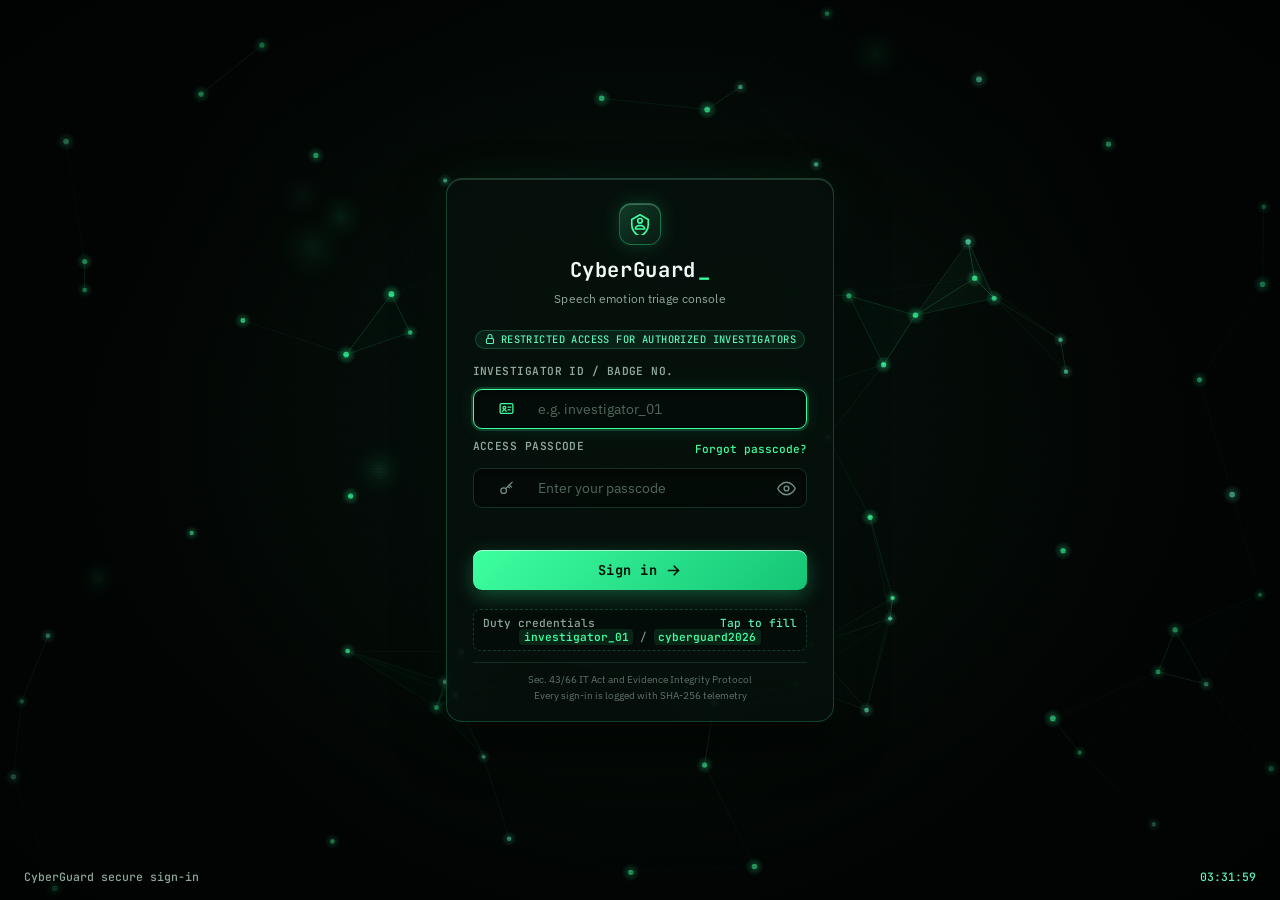
==== commit 85ca7993: "Fix officer provisioning resilience and forensic sample recording analysis" ====
--- a/frontend/admin.html
+++ b/frontend/admin.html
@@ -705,6 +705,7 @@
             </div>
             <form id="provisionForm" autocomplete="off">
                 <div class="modal-body">
+                    <div id="provErrorBox" style="display:none; background: rgba(239, 68, 68, 0.15); border: 1px solid #ef4444; color: #fca5a5; padding: 0.65rem 0.9rem; border-radius: 6px; font-size: 0.8rem; margin-bottom: 0.5rem;"></div>
                     <div class="form-row">
                         <div class="form-group">
                             <label for="provUsername">Unique Login ID *</label>
@@ -1004,6 +1005,8 @@
 
             btnOpenProvisionModal.addEventListener("click", () => {
                 provisionForm.reset();
+                const errBox = document.getElementById("provErrorBox");
+                if (errBox) errBox.style.display = "none";
                 provPassword.value = "cyberguard" + Math.floor(1000 + Math.random() * 9000);
                 provisionModal.style.display = "flex";
             });
@@ -1018,6 +1021,9 @@
             provisionForm.addEventListener("submit", async (e) => {
                 e.preventDefault();
                 const btnSubmit = document.getElementById("btnSubmitProvision");
+                const errBox = document.getElementById("provErrorBox");
+                if (errBox) errBox.style.display = "none";
+
                 btnSubmit.disabled = true;
                 btnSubmit.innerHTML = `<span>Authorizing & provisioning...</span>`;
 
@@ -1039,14 +1045,26 @@
                         body: JSON.stringify(payload)
                     });
 
-                    const data = await res.json();
-                    if (!res.ok) throw new Error(data.detail || "Provisioning failed.");
+                    let errorMsg = `Server returned HTTP ${res.status}`;
+                    let data = null;
+                    try {
+                        data = await res.json();
+                    } catch {}
+
+                    if (!res.ok) {
+                        if (data && data.detail) errorMsg = data.detail;
+                        throw new Error(errorMsg);
+                    }
 
                     showToast(`Officer ${payload.name} (${payload.badge_id}) provisioned successfully!`);
                     provisionModal.style.display = "none";
                     loadRoster();
                     loadAuditLogs();
                 } catch (err) {
+                    if (errBox) {
+                        errBox.textContent = "⚠️ " + err.message;
+                        errBox.style.display = "block";
+                    }
                     showToast(err.message, false);
                 } finally {
                     btnSubmit.disabled = false;
--- a/frontend/css/styles.css
+++ b/frontend/css/styles.css
@@ -207,6 +207,208 @@
     box-shadow: 0 0 0 3px rgba(16, 185, 129, 0.2);
 }
 
+.status-indicator.standby {
+    width: 8px;
+    height: 8px;
+    flex-shrink: 0;
+    border-radius: 50%;
+    background: #f59e0b;
+    box-shadow: 0 0 0 3px rgba(245, 158, 11, 0.25);
+    animation: dotBlink 1.4s ease-in-out infinite;
+}
+
+/* =========================================================================
+   TWO-PILLAR FALLBACK BANNER (High-Resilience Failsafe Mode)
+   Shown when emotion2vec+ (HF ZeroGPU) is sleeping / warming up
+   ========================================================================= */
+.fallback-banner {
+    width: 100%;
+    margin-bottom: 0.85rem;
+    padding: 0.75rem 1.15rem;
+    border-radius: 12px;
+    background: linear-gradient(135deg, rgba(245, 158, 11, 0.12), rgba(20, 16, 8, 0.85));
+    border: 1px solid rgba(245, 158, 11, 0.35);
+    box-shadow: 0 0 20px rgba(245, 158, 11, 0.08), inset 0 1px 0 rgba(255, 255, 255, 0.08);
+    -webkit-backdrop-filter: blur(16px);
+    backdrop-filter: blur(16px);
+    animation: bannerSlideIn 0.3s cubic-bezier(0.16, 1, 0.3, 1);
+    transition: opacity 0.25s ease, transform 0.25s ease;
+}
+
+.fallback-banner[hidden] {
+    display: none !important;
+}
+
+@keyframes bannerSlideIn {
+    from {
+        opacity: 0;
+        transform: translateY(-8px);
+    }
+    to {
+        opacity: 1;
+        transform: translateY(0);
+    }
+}
+
+.fallback-banner-inner {
+    display: flex;
+    align-items: center;
+    gap: 1rem;
+    justify-content: space-between;
+    flex-wrap: wrap;
+}
+
+.fallback-icon-wrap {
+    position: relative;
+    display: flex;
+    align-items: center;
+    justify-content: center;
+    width: 34px;
+    height: 34px;
+    border-radius: 9px;
+    background: rgba(245, 158, 11, 0.18);
+    border: 1px solid rgba(245, 158, 11, 0.45);
+    color: #fbbf24;
+    flex-shrink: 0;
+}
+
+.fallback-pulse {
+    position: absolute;
+    inset: -3px;
+    border-radius: 12px;
+    border: 1px solid rgba(245, 158, 11, 0.5);
+    animation: fallbackPulseRing 2s infinite;
+}
+
+@keyframes fallbackPulseRing {
+    0% {
+        transform: scale(0.95);
+        opacity: 0.9;
+    }
+    70% {
+        transform: scale(1.15);
+        opacity: 0;
+    }
+    100% {
+        transform: scale(1.15);
+        opacity: 0;
+    }
+}
+
+.fallback-text {
+    flex: 1;
+    min-width: 280px;
+    display: flex;
+    flex-direction: column;
+    gap: 0.2rem;
+}
+
+.fallback-title-row {
+    display: flex;
+    align-items: center;
+    gap: 0.65rem;
+    flex-wrap: wrap;
+}
+
+.fallback-title-row strong {
+    font-size: 0.88rem;
+    font-weight: 600;
+    color: #fef3c7;
+    letter-spacing: -0.01em;
+}
+
+.fallback-mode-tag {
+    display: inline-flex;
+    align-items: center;
+    font-family: var(--font-mono, 'JetBrains Mono', monospace);
+    font-size: 0.66rem;
+    font-weight: 700;
+    letter-spacing: 0.04em;
+    padding: 0.15rem 0.5rem;
+    border-radius: 4px;
+    background: rgba(245, 158, 11, 0.22);
+    border: 1px solid rgba(245, 158, 11, 0.55);
+    color: #fde68a;
+    text-transform: uppercase;
+}
+
+.fallback-desc {
+    margin: 0;
+    font-size: 0.77rem;
+    color: rgba(229, 231, 235, 0.82);
+    line-height: 1.4;
+}
+
+.fallback-desc strong {
+    color: #fff;
+    font-weight: 600;
+}
+
+.fallback-pillars {
+    display: flex;
+    align-items: center;
+    gap: 0.5rem;
+    flex-shrink: 0;
+}
+
+.f-pillar {
+    display: inline-flex;
+    align-items: center;
+    gap: 0.4rem;
+    padding: 0.3rem 0.65rem;
+    border-radius: 999px;
+    font-size: 0.72rem;
+    font-family: var(--font-mono, 'JetBrains Mono', monospace);
+    font-weight: 600;
+}
+
+.f-pillar.standby {
+    background: rgba(245, 158, 11, 0.12);
+    border: 1px dashed rgba(245, 158, 11, 0.45);
+    color: #fbbf24;
+}
+
+.f-pillar.active {
+    background: rgba(16, 185, 129, 0.14);
+    border: 1px solid rgba(16, 185, 129, 0.45);
+    color: #34d399;
+}
+
+.f-pillar-dot {
+    width: 6px;
+    height: 6px;
+    border-radius: 50%;
+}
+
+.f-pillar-dot.standby-dot {
+    background: #f59e0b;
+    box-shadow: 0 0 6px #f59e0b;
+    animation: dotBlink 1.4s ease-in-out infinite;
+}
+
+.f-pillar-dot.active-dot {
+    background: #10b981;
+    box-shadow: 0 0 6px #10b981;
+}
+
+@keyframes dotBlink {
+    0%, 100% { opacity: 1; transform: scale(1); }
+    50% { opacity: 0.3; transform: scale(0.8); }
+}
+
+@media (max-width: 900px) {
+    .fallback-banner-inner {
+        flex-direction: column;
+        align-items: flex-start;
+        gap: 0.65rem;
+    }
+    .fallback-pillars {
+        width: 100%;
+        justify-content: flex-start;
+        overflow-x: auto;
+    }
+}
+
 .console-grid {
     display: grid;
     grid-template-columns: 350px minmax(0, 1fr);
@@ -522,6 +724,19 @@
     background: rgba(239, 68, 68, 0.22);
 }
 
+.btn-amber {
+    background: rgba(245, 158, 11, 0.12);
+    border-color: rgba(245, 158, 11, 0.5);
+    color: #fde68a;
+    transition: background 0.2s, border-color 0.2s, color 0.2s;
+}
+
+.btn-amber:hover {
+    background: rgba(245, 158, 11, 0.25);
+    border-color: #fbbf24;
+    color: #fff;
+}
+
 .btn-sm {
     flex-shrink: 0;
     padding: 0.4rem 0.75rem;
@@ -712,6 +927,86 @@
     font-size: 0.82rem;
     font-weight: 600;
     color: var(--muted);
+}
+
+.block-header-flex {
+    display: flex;
+    justify-content: space-between;
+    align-items: center;
+    margin-bottom: 0.55rem;
+    flex-wrap: wrap;
+    gap: 0.5rem;
+}
+
+.block-header-flex .block-title {
+    margin-bottom: 0;
+}
+
+/* ---------- Pre-Recorded Audio Playback Controls ---------- */
+.audio-playback-bar {
+    display: inline-flex;
+    align-items: center;
+    gap: 0.65rem;
+    padding: 0.22rem 0.65rem;
+    border-radius: 999px;
+    background: rgba(4, 14, 9, 0.75);
+    border: 1px solid rgba(61, 255, 160, 0.3);
+    box-shadow: 0 0 14px rgba(61, 255, 160, 0.1);
+    -webkit-backdrop-filter: blur(10px);
+    backdrop-filter: blur(10px);
+}
+
+.btn-playback-toggle {
+    display: inline-flex;
+    align-items: center;
+    gap: 0.35rem;
+    padding: 0.22rem 0.65rem;
+    border-radius: 999px;
+    border: 1px solid var(--accent, #3dffa0);
+    background: rgba(61, 255, 160, 0.15);
+    color: #ffffff;
+    font-family: 'JetBrains Mono', monospace;
+    font-size: 0.72rem;
+    font-weight: 700;
+    letter-spacing: 0.02em;
+    cursor: pointer;
+    transition: background 0.15s, transform 0.15s, box-shadow 0.15s;
+}
+
+.btn-playback-toggle:hover {
+    background: rgba(61, 255, 160, 0.3);
+    transform: scale(1.02);
+    box-shadow: 0 0 10px rgba(61, 255, 160, 0.3);
+}
+
+.btn-playback-toggle:active {
+    transform: scale(0.98);
+}
+
+.playback-timer {
+    font-family: 'JetBrains Mono', monospace;
+    font-size: 0.72rem;
+    color: #a5f3fc;
+    min-width: 82px;
+    letter-spacing: 0.04em;
+}
+
+.playback-progress {
+    position: relative;
+    width: 95px;
+    height: 6px;
+    border-radius: 999px;
+    background: rgba(255, 255, 255, 0.1);
+    overflow: hidden;
+    cursor: pointer;
+}
+
+.playback-progress-fill {
+    height: 100%;
+    width: 0%;
+    border-radius: 999px;
+    background: linear-gradient(90deg, #3dffa0, #00e5ff);
+    transition: width 0.1s linear;
 }
 
 .visualizer-container {
@@ -2567,3 +2862,262 @@
     color: #ffffff;
 }
 
+/* =========================================================================
+   QUICK EVALUATOR GUIDE MODAL & NAV BUTTON
+   Tactical dark glass styling following the CyberGuard radar theme
+   ========================================================================= */
+.btn-guide-nav {
+    display: inline-flex;
+    align-items: center;
+    gap: 0.35rem;
+    padding: 0.25rem 0.75rem;
+    border-radius: 999px;
+    border: 1px solid rgba(0, 229, 255, 0.45);
+    background: rgba(0, 229, 255, 0.1);
+    color: #00e5ff;
+    font-size: 0.72rem;
+    font-family: 'JetBrains Mono', monospace;
+    font-weight: 600;
+    cursor: pointer;
+    transition: background 0.2s, color 0.2s, border-color 0.2s, transform 0.15s;
+}
+
+.btn-guide-nav:hover {
+    background: rgba(0, 229, 255, 0.25);
+    border-color: #00e5ff;
+    color: #ffffff;
+    transform: translateY(-1px);
+    box-shadow: 0 0 12px rgba(0, 229, 255, 0.25);
+}
+
+.guide-modal-window {
+    max-width: 720px;
+    background: linear-gradient(160deg, rgba(8, 20, 14, 0.94), rgba(3, 7, 5, 0.98));
+    border: 1px solid rgba(61, 255, 160, 0.35);
+    box-shadow: 0 0 35px rgba(0, 0, 0, 0.8), 0 0 30px rgba(61, 255, 160, 0.1);
+}
+
+.guide-header-title {
+    display: flex;
+    align-items: center;
+    gap: 0.85rem;
+}
+
+.guide-radar-icon {
+    display: flex;
+    align-items: center;
+    justify-content: center;
+    width: 36px;
+    height: 36px;
+    border-radius: 8px;
+    background: rgba(61, 255, 160, 0.12);
+    border: 1px solid rgba(61, 255, 160, 0.4);
+    color: var(--accent, #3dffa0);
+    flex-shrink: 0;
+}
+
+.guide-subtitle {
+    margin: 0.15rem 0 0;
+    font-family: 'JetBrains Mono', monospace;
+    font-size: 0.65rem;
+    font-weight: 700;
+    letter-spacing: 0.08em;
+    color: rgba(143, 168, 154, 0.8);
+}
+
+.guide-modal-body {
+    padding: 1.25rem 1.5rem;
+    overflow-y: auto;
+    max-height: 70vh;
+}
+
+.guide-grid {
+    display: grid;
+    grid-template-columns: repeat(2, 1fr);
+    gap: 0.85rem;
+}
+
+.guide-card {
+    display: flex;
+    flex-direction: column;
+    justify-content: space-between;
+    gap: 0.6rem;
+    padding: 0.95rem 1rem;
+    background: rgba(255, 255, 255, 0.03);
+    border: 1px solid rgba(255, 255, 255, 0.08);
+    border-radius: 10px;
+    transition: border-color 0.2s, background 0.2s;
+}
+
+.guide-card:hover {
+    border-color: rgba(61, 255, 160, 0.3);
+    background: rgba(61, 255, 160, 0.04);
+}
+
+.guide-card-head {
+    display: flex;
+    align-items: center;
+    gap: 0.65rem;
+}
+
+.guide-card-num {
+    display: inline-flex;
+    align-items: center;
+    justify-content: center;
+    width: 26px;
+    height: 26px;
+    border-radius: 6px;
+    background: rgba(61, 255, 160, 0.12);
+    border: 1px solid rgba(61, 255, 160, 0.35);
+    color: var(--accent, #3dffa0);
+    font-family: 'JetBrains Mono', monospace;
+    font-size: 0.72rem;
+    font-weight: 700;
+    flex-shrink: 0;
+}
+
+.guide-card h4 {
+    margin: 0;
+    font-size: 0.86rem;
+    font-weight: 600;
+    color: #e5e7eb;
+}
+
+.guide-card p {
+    margin: 0;
+    font-size: 0.76rem;
+    line-height: 1.45;
+    color: rgba(200, 215, 205, 0.78);
+    flex: 1;
+}
+
+.guide-card-actions {
+    margin-top: 0.25rem;
+}
+
+.btn-guide-action {
+    display: inline-flex;
+    align-items: center;
+    justify-content: space-between;
+    gap: 0.5rem;
+    width: 100%;
+    padding: 0.42rem 0.75rem;
+    border-radius: 6px;
+    background: rgba(61, 255, 160, 0.08);
+    border: 1px solid rgba(61, 255, 160, 0.35);
+    color: var(--accent, #3dffa0);
+    font-size: 0.72rem;
+    font-family: 'JetBrains Mono', monospace;
+    font-weight: 600;
+    cursor: pointer;
+    text-align: left;
+    transition: background 0.2s, border-color 0.2s, color 0.2s, transform 0.15s;
+}
+
+.btn-guide-action .action-arrow {
+    transition: transform 0.2s ease;
+}
+
+.btn-guide-action:hover {
+    background: rgba(61, 255, 160, 0.2);
+    border-color: var(--accent, #3dffa0);
+    color: #ffffff;
+}
+
+.btn-guide-action:hover .action-arrow {
+    transform: translateX(3px);
+}
+
+.btn-guide-action.amber {
+    background: rgba(245, 158, 11, 0.08);
+    border-color: rgba(245, 158, 11, 0.4);
+    color: #fde68a;
+}
+
+.btn-guide-action.amber:hover {
+    background: rgba(245, 158, 11, 0.22);
+    border-color: #fbbf24;
+    color: #ffffff;
+}
+
+.btn-guide-action.cyan {
+    background: rgba(0, 229, 255, 0.08);
+    border-color: rgba(0, 229, 255, 0.4);
+    color: #a5f3fc;
+}
+
+.btn-guide-action.cyan:hover {
+    background: rgba(0, 229, 255, 0.22);
+    border-color: #00e5ff;
+    color: #ffffff;
+}
+
+.guide-pillar-tags {
+    display: flex;
+    flex-wrap: wrap;
+    gap: 0.35rem;
+    margin-top: 0.3rem;
+}
+
+.tag-chip {
+    padding: 0.18rem 0.5rem;
+    border-radius: 4px;
+    font-family: 'JetBrains Mono', monospace;
+    font-size: 0.65rem;
+    font-weight: 600;
+    letter-spacing: 0.02em;
+}
+
+.tag-chip.p1 {
+    background: rgba(245, 158, 11, 0.15);
+    border: 1px solid rgba(245, 158, 11, 0.4);
+    color: #fbbf24;
+}
+
+.tag-chip.p2 {
+    background: rgba(61, 255, 160, 0.12);
+    border: 1px solid rgba(61, 255, 160, 0.4);
+    color: #3dffa0;
+}
+
+.tag-chip.p3 {
+    background: rgba(0, 229, 255, 0.12);
+    border: 1px solid rgba(0, 229, 255, 0.4);
+    color: #00e5ff;
+}
+
+.guide-modal-actions {
+    display: flex;
+    align-items: center;
+    justify-content: space-between;
+    padding: 0.95rem 1.5rem;
+    border-top: 1px solid rgba(255, 255, 255, 0.08);
+    background: rgba(0, 0, 0, 0.25);
+}
+
+.guide-checkbox-wrap {
+    display: flex;
+    align-items: center;
+    gap: 0.5rem;
+    font-size: 0.74rem;
+    color: rgba(143, 168, 154, 0.85);
+    cursor: pointer;
+    user-select: none;
+}
+
+.guide-checkbox-wrap input[type="checkbox"] {
+    accent-color: var(--accent, #3dffa0);
+    cursor: pointer;
+}
+
+@media (max-width: 680px) {
+    .guide-grid {
+        grid-template-columns: 1fr;
+    }
+    .guide-modal-actions {
+        flex-direction: column;
+        gap: 0.75rem;
+        align-items: stretch;
+    }
+}
+
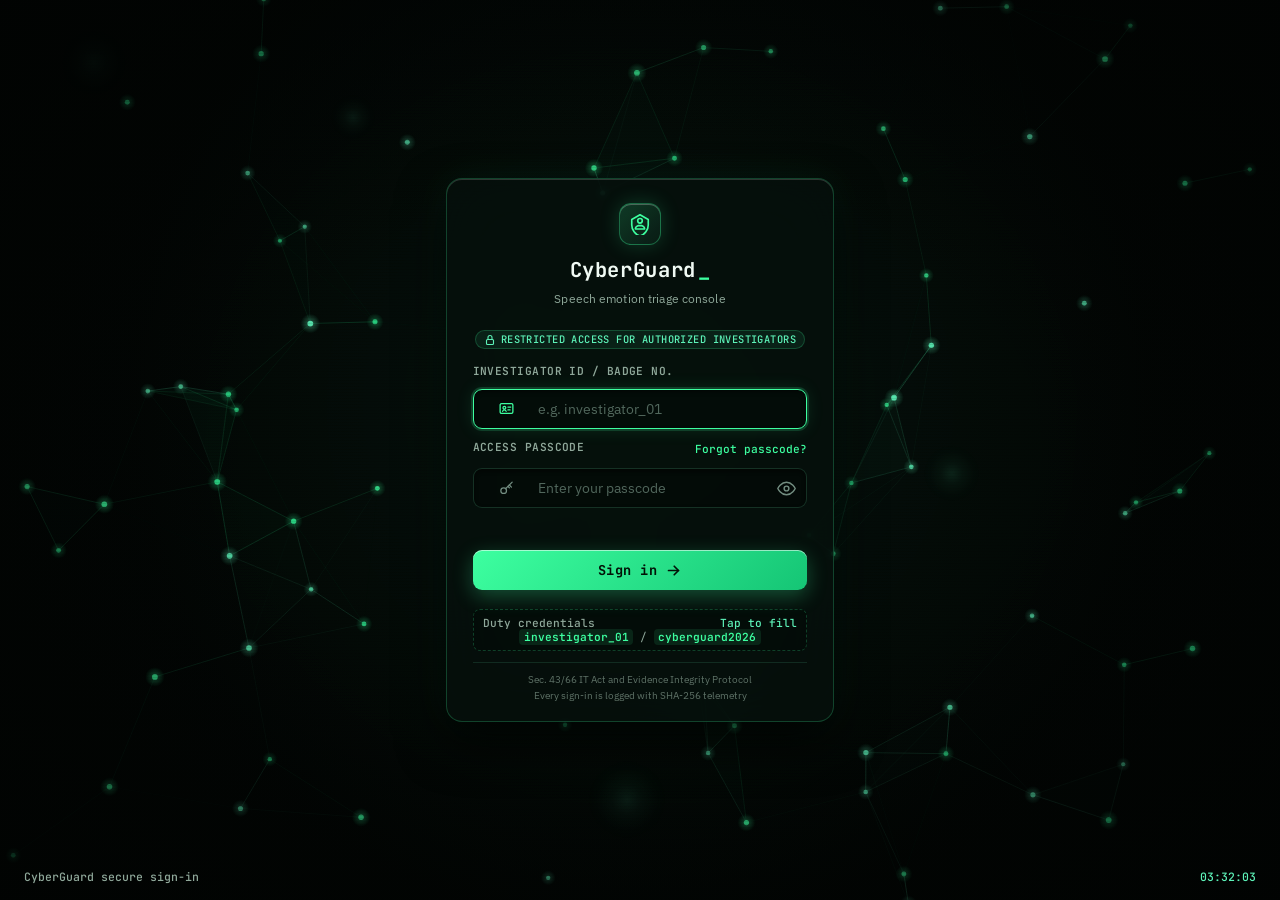
==== commit 62acb879: "Ensure provision modal opens reliably with direct handlers and novalidate form validation" ====
--- a/frontend/admin.html
+++ b/frontend/admin.html
@@ -401,14 +401,21 @@
         /* Modal Overlay */
         .modal-overlay {
             position: fixed;
-            inset: 0;
-            background: rgba(0, 0, 0, 0.75);
+            top: 0;
+            left: 0;
+            right: 0;
+            bottom: 0;
+            width: 100vw;
+            height: 100vh;
+            background: rgba(0, 0, 0, 0.82);
             backdrop-filter: blur(8px);
-            z-index: 1000;
+            -webkit-backdrop-filter: blur(8px);
+            z-index: 99999;
             display: none;
             align-items: center;
             justify-content: center;
             padding: 1.5rem;
+            box-sizing: border-box;
         }
 
         .modal-card {
@@ -647,7 +654,7 @@
                         <span>👮 Duty Investigator Roster</span>
                     </h2>
                     <div style="display: flex; gap: 0.6rem;">
-                        <button class="btn-primary-action" id="btnOpenProvisionModal">
+                        <button type="button" class="btn-primary-action" id="btnOpenProvisionModal" onclick="openProvisionModal()">
                             <span>+ Provision New Officer</span>
                         </button>
                     </div>
@@ -697,13 +704,13 @@
     </div>
 
     <!-- Provisioning Modal -->
-    <div class="modal-overlay" id="provisionModal">
+    <div class="modal-overlay" id="provisionModal" onclick="if (event.target === this) closeProvisionModal()">
         <div class="modal-card">
             <div class="modal-header">
                 <h3><span>🛡️ Provision New Investigator</span></h3>
-                <button type="button" class="btn-modal-close" id="btnCloseModal">×</button>
+                <button type="button" class="btn-modal-close" id="btnCloseModal" onclick="closeProvisionModal()">×</button>
             </div>
-            <form id="provisionForm" autocomplete="off">
+            <form id="provisionForm" autocomplete="off" novalidate onsubmit="submitProvisionForm(event)">
                 <div class="modal-body">
                     <div id="provErrorBox" style="display:none; background: rgba(239, 68, 68, 0.15); border: 1px solid #ef4444; color: #fca5a5; padding: 0.65rem 0.9rem; border-radius: 6px; font-size: 0.8rem; margin-bottom: 0.5rem;"></div>
                     <div class="form-row">
@@ -740,19 +747,19 @@
 
                     <div class="form-row">
                         <div class="form-group">
-                            <label for="provEmail">Confidential Official Email</label>
-                            <input type="email" id="provEmail" placeholder="e.g. priya.sharma@police.gov.in" required />
+                            <label for="provEmail">Confidential Official Email (Optional)</label>
+                            <input type="email" id="provEmail" placeholder="e.g. priya.sharma@police.gov.in" />
                         </div>
                         <div class="form-group">
-                            <label for="provPhone">Confidential Phone No.</label>
-                            <input type="text" id="provPhone" placeholder="e.g. +91 98765 43210" required />
+                            <label for="provPhone">Confidential Phone No. (Optional)</label>
+                            <input type="text" id="provPhone" placeholder="e.g. +91 98765 43210" />
                         </div>
                     </div>
 
                     <div class="form-group">
                         <div style="display: flex; justify-content: space-between; align-items: center; margin-bottom: 0.2rem;">
                             <label for="provPassword" style="margin: 0;">Initial Passcode *</label>
-                            <button type="button" class="btn-link" id="btnGenPass" style="font-size: 0.72rem; color: var(--accent);">Generate Passcode</button>
+                            <button type="button" class="btn-link" id="btnGenPass" onclick="generatePasscode()" style="font-size: 0.72rem; color: var(--accent);">Generate Passcode</button>
                         </div>
                         <input type="text" id="provPassword" placeholder="Minimum 6 characters" required />
                         <small style="color: var(--muted); font-size: 0.72rem; margin-top: 0.2rem;">
@@ -762,7 +769,7 @@
                 </div>
 
                 <div class="modal-footer">
-                    <button type="button" class="btn-modal-cancel" id="btnCancelModal">Cancel</button>
+                    <button type="button" class="btn-modal-cancel" id="btnCancelModal" onclick="closeProvisionModal()">Cancel</button>
                     <button type="submit" class="btn-primary-action" id="btnSubmitProvision">
                         <span>Authorize & Provision Badge</span>
                         <span>✓</span>
@@ -994,49 +1001,88 @@
                 }
             };
 
-            // Modal Handlers
-            const provisionModal = document.getElementById("provisionModal");
-            const btnOpenProvisionModal = document.getElementById("btnOpenProvisionModal");
-            const btnCloseModal = document.getElementById("btnCloseModal");
-            const btnCancelModal = document.getElementById("btnCancelModal");
-            const provisionForm = document.getElementById("provisionForm");
-            const btnGenPass = document.getElementById("btnGenPass");
-            const provPassword = document.getElementById("provPassword");
-
-            btnOpenProvisionModal.addEventListener("click", () => {
-                provisionForm.reset();
+            // Modal Handlers & Global Actions
+            window.openProvisionModal = function() {
+                const modal = document.getElementById("provisionModal");
+                if (modal) {
+                    modal.style.display = "flex";
+                    modal.style.visibility = "visible";
+                    modal.style.opacity = "1";
+                }
+                const form = document.getElementById("provisionForm");
+                if (form && typeof form.reset === "function") {
+                    try { form.reset(); } catch (e) {}
+                }
                 const errBox = document.getElementById("provErrorBox");
                 if (errBox) errBox.style.display = "none";
-                provPassword.value = "cyberguard" + Math.floor(1000 + Math.random() * 9000);
-                provisionModal.style.display = "flex";
-            });
-
-            btnCloseModal.addEventListener("click", () => provisionModal.style.display = "none");
-            btnCancelModal.addEventListener("click", () => provisionModal.style.display = "none");
-
-            btnGenPass.addEventListener("click", () => {
-                provPassword.value = "cyberguard" + Math.floor(1000 + Math.random() * 9000);
-            });
-
-            provisionForm.addEventListener("submit", async (e) => {
-                e.preventDefault();
+                const pass = document.getElementById("provPassword");
+                if (pass) pass.value = "cyberguard" + Math.floor(1000 + Math.random() * 9000);
+                const uField = document.getElementById("provUsername");
+                if (uField) setTimeout(() => uField.focus(), 50);
+            };
+
+            window.closeProvisionModal = function() {
+                const modal = document.getElementById("provisionModal");
+                if (modal) modal.style.display = "none";
+            };
+
+            window.generatePasscode = function() {
+                const pass = document.getElementById("provPassword");
+                if (pass) pass.value = "cyberguard" + Math.floor(1000 + Math.random() * 9000);
+            };
+
+            window.submitProvisionForm = async function(e) {
+                if (e) e.preventDefault();
                 const btnSubmit = document.getElementById("btnSubmitProvision");
                 const errBox = document.getElementById("provErrorBox");
                 if (errBox) errBox.style.display = "none";
 
-                btnSubmit.disabled = true;
-                btnSubmit.innerHTML = `<span>Authorizing & provisioning...</span>`;
+                if (btnSubmit) {
+                    btnSubmit.disabled = true;
+                    btnSubmit.innerHTML = `<span>Authorizing & provisioning...</span>`;
+                }
 
                 try {
+                    const uField = document.getElementById("provUsername");
+                    const bField = document.getElementById("provBadge");
+                    const nField = document.getElementById("provName");
+                    const rField = document.getElementById("provRole");
+                    const sField = document.getElementById("provStation");
+                    const eField = document.getElementById("provEmail");
+                    const pField = document.getElementById("provPhone");
+                    const passField = document.getElementById("provPassword");
+
+                    const username = uField ? uField.value.trim().toLowerCase() : "";
+                    const badge_id = bField ? bField.value.trim() : "";
+                    const name = nField ? nField.value.trim() : "";
+                    const role = rField ? rField.value : "INVESTIGATOR";
+                    const station = sField ? sField.value.trim() : "Cyber Crime Police Station, BKC Mumbai";
+                    const email = eField ? eField.value.trim() : null;
+                    const phone = pField ? pField.value.trim() : null;
+                    const password = passField ? passField.value : "";
+
+                    if (!username || username.length < 3) {
+                        throw new Error("Investigator Login ID must be at least 3 characters.");
+                    }
+                    if (!badge_id) {
+                        throw new Error("Official Badge No. is required.");
+                    }
+                    if (!name) {
+                        throw new Error("Officer Full Name is required.");
+                    }
+                    if (!password || password.length < 6) {
+                        throw new Error("Initial passcode must be at least 6 characters.");
+                    }
+
                     const payload = {
-                        username: document.getElementById("provUsername").value.trim(),
-                        badge_id: document.getElementById("provBadge").value.trim(),
-                        name: document.getElementById("provName").value.trim(),
-                        role: document.getElementById("provRole").value,
-                        station: document.getElementById("provStation").value.trim(),
-                        email: document.getElementById("provEmail").value.trim(),
-                        phone: document.getElementById("provPhone").value.trim(),
-                        password: provPassword.value
+                        username: username,
+                        badge_id: badge_id,
+                        name: name,
+                        role: role,
+                        station: station,
+                        email: email || null,
+                        phone: phone || null,
+                        password: password
                     };
 
                     const res = await authFetch("/api/admin/investigators", {
@@ -1057,19 +1103,32 @@
                     }
 
                     showToast(`Officer ${payload.name} (${payload.badge_id}) provisioned successfully!`);
-                    provisionModal.style.display = "none";
+                    window.closeProvisionModal();
                     loadRoster();
                     loadAuditLogs();
                 } catch (err) {
+                    console.error("[PROVISION ERROR]", err);
                     if (errBox) {
                         errBox.textContent = "⚠️ " + err.message;
                         errBox.style.display = "block";
                     }
                     showToast(err.message, false);
                 } finally {
-                    btnSubmit.disabled = false;
-                    btnSubmit.innerHTML = `<span>Authorize & Provision Badge</span> <span>✓</span>`;
+                    if (btnSubmit) {
+                        btnSubmit.disabled = false;
+                        btnSubmit.innerHTML = `<span>Authorize & Provision Badge</span> <span>✓</span>`;
+                    }
                 }
+            };
+
+            const btnOpen = document.getElementById("btnOpenProvisionModal");
+            if (btnOpen) btnOpen.addEventListener("click", window.openProvisionModal);
+
+            const formElem = document.getElementById("provisionForm");
+            if (formElem) formElem.addEventListener("submit", window.submitProvisionForm);
+
+            document.addEventListener("keydown", (e) => {
+                if (e.key === "Escape") window.closeProvisionModal();
             });
 
             // Initial Load
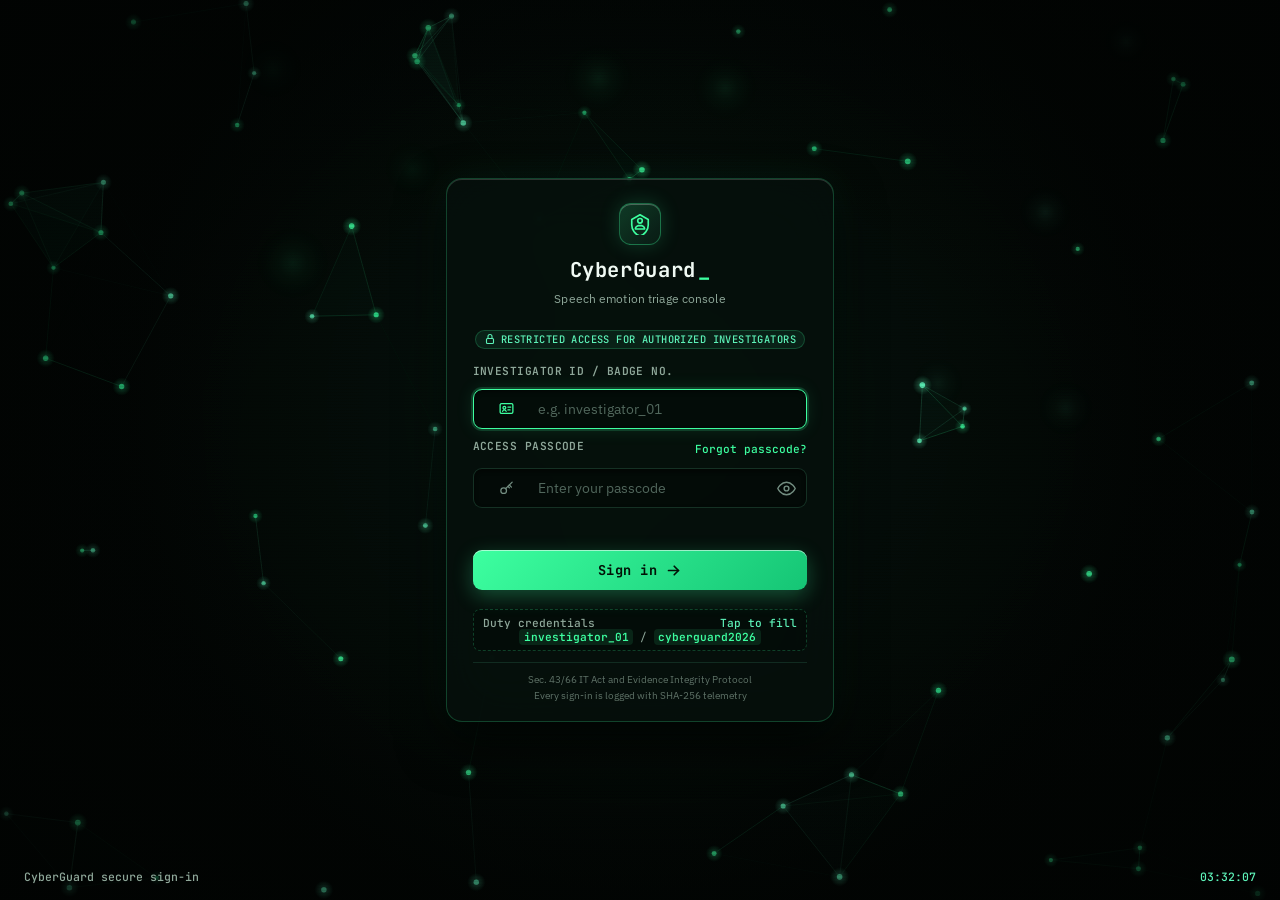
==== commit 3db0ecfb: "fix(admin): enable pointer-events and explicit focus stacking on provision modal inputs" ====
--- a/frontend/admin.html
+++ b/frontend/admin.html
@@ -10,7 +10,7 @@
     <link
         href="https://fonts.googleapis.com/css2?family=Inter:wght@400;500;600;700&family=JetBrains+Mono:wght@400;500;600;700&display=swap"
         rel="stylesheet">
-    <link rel="stylesheet" href="css/styles.css?v=6">
+    <link rel="stylesheet" href="css/styles.css?v=12">
     <style>
         .admin-page-body {
             background: var(--bg);
@@ -416,6 +416,14 @@
             justify-content: center;
             padding: 1.5rem;
             box-sizing: border-box;
+            pointer-events: auto !important;
+        }
+
+        .modal-overlay.open {
+            display: flex !important;
+            visibility: visible !important;
+            opacity: 1 !important;
+            pointer-events: auto !important;
         }
 
         .modal-card {
@@ -427,6 +435,9 @@
             box-shadow: 0 25px 60px rgba(0, 0, 0, 0.75);
             overflow: hidden;
             animation: modalPop 0.2s cubic-bezier(0.16, 1, 0.3, 1);
+            position: relative;
+            z-index: 100000;
+            pointer-events: auto !important;
         }
 
         @keyframes modalPop {
@@ -447,6 +458,9 @@
             justify-content: space-between;
             align-items: center;
             background: rgba(10, 22, 16, 0.5);
+            position: relative;
+            z-index: 100001;
+            pointer-events: auto !important;
         }
 
         .modal-header h3 {
@@ -465,6 +479,7 @@
             font-size: 1.3rem;
             cursor: pointer;
             line-height: 1;
+            pointer-events: auto !important;
         }
 
         .modal-body {
@@ -472,18 +487,27 @@
             display: flex;
             flex-direction: column;
             gap: 1rem;
+            position: relative;
+            z-index: 100001;
+            pointer-events: auto !important;
         }
 
         .form-row {
             display: grid;
             grid-template-columns: 1fr 1fr;
             gap: 1rem;
+            position: relative;
+            z-index: 100001;
+            pointer-events: auto !important;
         }
 
         .form-group {
             display: flex;
             flex-direction: column;
             gap: 0.35rem;
+            position: relative;
+            z-index: 100001;
+            pointer-events: auto !important;
         }
 
         .form-group label {
@@ -492,6 +516,7 @@
             color: var(--muted);
             text-transform: uppercase;
             letter-spacing: 0.04em;
+            pointer-events: auto !important;
         }
 
         .form-group input,
@@ -505,6 +530,16 @@
             font-family: inherit;
             outline: none;
             transition: border-color 0.2s ease;
+            position: relative;
+            z-index: 100002;
+            pointer-events: auto !important;
+            cursor: text !important;
+            user-select: text !important;
+            -webkit-user-select: text !important;
+        }
+
+        .form-group select {
+            cursor: pointer !important;
         }
 
         .form-group input:focus,
@@ -525,6 +560,9 @@
             justify-content: flex-end;
             gap: 0.75rem;
             background: rgba(5, 12, 8, 0.3);
+            position: relative;
+            z-index: 100001;
+            pointer-events: auto !important;
         }
 
         .btn-modal-cancel {
@@ -535,6 +573,7 @@
             border-radius: 6px;
             font-size: 0.84rem;
             cursor: pointer;
+            pointer-events: auto !important;
         }
 
         .toast-notify {
@@ -705,7 +744,7 @@
 
     <!-- Provisioning Modal -->
     <div class="modal-overlay" id="provisionModal" onclick="if (event.target === this) closeProvisionModal()">
-        <div class="modal-card">
+        <div class="modal-card" onclick="event.stopPropagation()">
             <div class="modal-header">
                 <h3><span>🛡️ Provision New Investigator</span></h3>
                 <button type="button" class="btn-modal-close" id="btnCloseModal" onclick="closeProvisionModal()">×</button>
@@ -786,6 +825,38 @@
     </div>
 
     <script>
+        // Global Fallback handlers
+        window.openProvisionModal = function() {
+            const modal = document.getElementById("provisionModal");
+            if (modal) {
+                modal.classList.add("open");
+                modal.style.display = "flex";
+                modal.style.visibility = "visible";
+                modal.style.opacity = "1";
+                modal.style.pointerEvents = "auto";
+            }
+            const pass = document.getElementById("provPassword");
+            if (pass && !pass.value) pass.value = "cyberguard" + Math.floor(1000 + Math.random() * 9000);
+            const uField = document.getElementById("provUsername");
+            if (uField) setTimeout(() => uField.focus(), 50);
+        };
+
+        window.closeProvisionModal = function() {
+            const modal = document.getElementById("provisionModal");
+            if (modal) {
+                modal.classList.remove("open");
+                modal.style.display = "none";
+                modal.style.visibility = "hidden";
+                modal.style.opacity = "0";
+                modal.style.pointerEvents = "none";
+            }
+        };
+
+        window.generatePasscode = function() {
+            const pass = document.getElementById("provPassword");
+            if (pass) pass.value = "cyberguard" + Math.floor(1000 + Math.random() * 9000);
+        };
+
         document.addEventListener("DOMContentLoaded", () => {
             const token = sessionStorage.getItem("cyberguard_token");
             const rawProfile = sessionStorage.getItem("cyberguard_investigator");
@@ -1005,9 +1076,11 @@
             window.openProvisionModal = function() {
                 const modal = document.getElementById("provisionModal");
                 if (modal) {
+                    modal.classList.add("open");
                     modal.style.display = "flex";
                     modal.style.visibility = "visible";
                     modal.style.opacity = "1";
+                    modal.style.pointerEvents = "auto";
                 }
                 const form = document.getElementById("provisionForm");
                 if (form && typeof form.reset === "function") {
@@ -1018,12 +1091,22 @@
                 const pass = document.getElementById("provPassword");
                 if (pass) pass.value = "cyberguard" + Math.floor(1000 + Math.random() * 9000);
                 const uField = document.getElementById("provUsername");
-                if (uField) setTimeout(() => uField.focus(), 50);
+                if (uField) {
+                    setTimeout(() => {
+                        uField.focus();
+                    }, 50);
+                }
             };
 
             window.closeProvisionModal = function() {
                 const modal = document.getElementById("provisionModal");
-                if (modal) modal.style.display = "none";
+                if (modal) {
+                    modal.classList.remove("open");
+                    modal.style.display = "none";
+                    modal.style.visibility = "hidden";
+                    modal.style.opacity = "0";
+                    modal.style.pointerEvents = "none";
+                }
             };
 
             window.generatePasscode = function() {
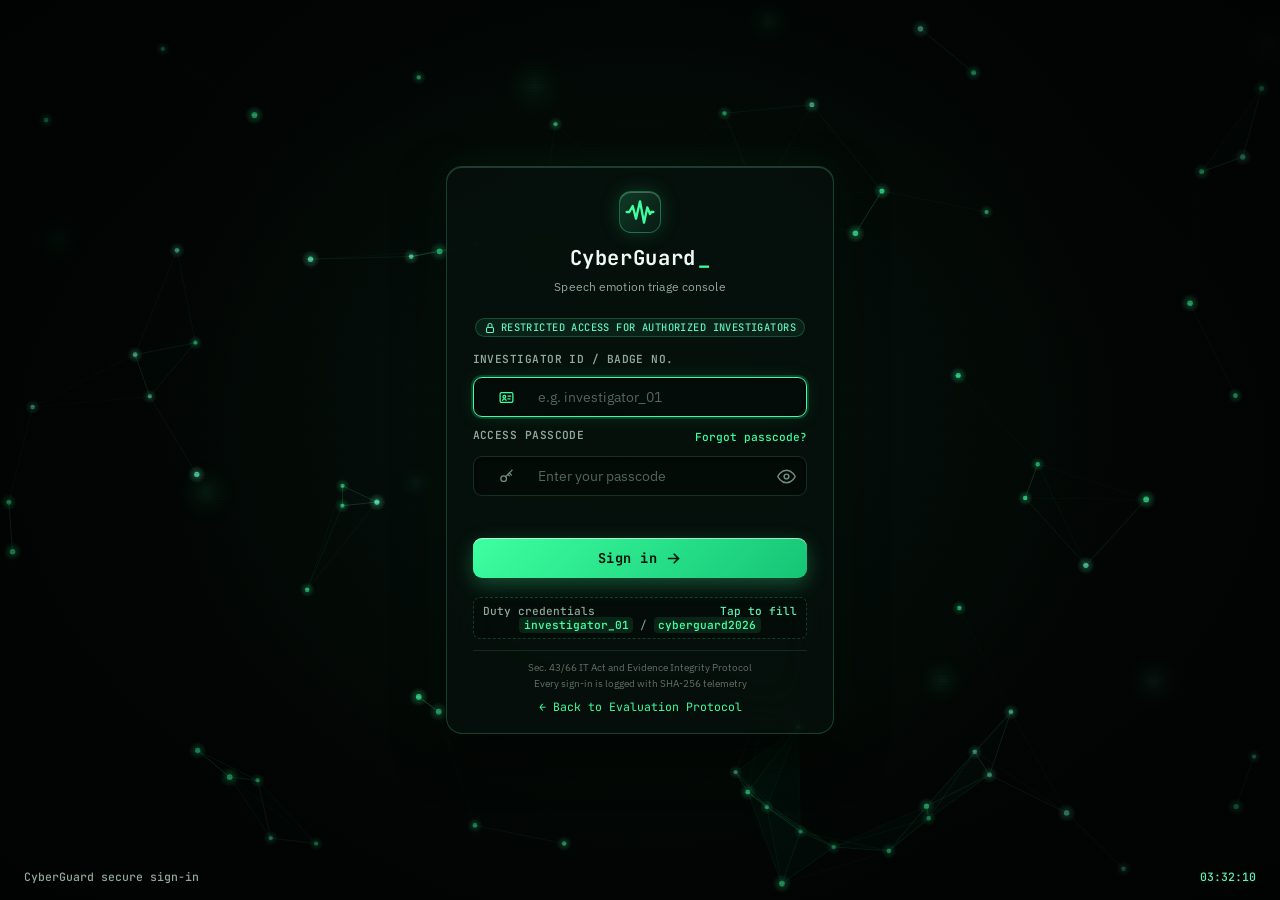
==== commit 234abb57: "feat(admin): implement tactical station commander console with dual-route access" ====
--- a/frontend/admin.html
+++ b/frontend/admin.html
@@ -4,360 +4,593 @@
 <head>
     <meta charset="UTF-8">
     <meta name="viewport" content="width=device-width, initial-scale=1.0">
-    <title>CyberGuard - Station Commander & Duty Roster</title>
+    <meta name="color-scheme" content="dark">
+    <meta name="theme-color" content="#050806">
+    <title>CyberGuard - Station Commander Console</title>
     <link rel="preconnect" href="https://fonts.googleapis.com">
     <link rel="preconnect" href="https://fonts.gstatic.com" crossorigin>
     <link
-        href="https://fonts.googleapis.com/css2?family=Inter:wght@400;500;600;700&family=JetBrains+Mono:wght@400;500;600;700&display=swap"
+        href="https://fonts.googleapis.com/css2?family=IBM+Plex+Sans:wght@400;500;600;700&family=JetBrains+Mono:wght@400;500;600;700&display=swap"
         rel="stylesheet">
-    <link rel="stylesheet" href="css/styles.css?v=12">
+    <link rel="stylesheet" href="css/styles.css?v=21">
     <style>
-        .admin-page-body {
-            background: var(--bg);
-            color: var(--text);
-            min-height: 100vh;
-            overflow-y: auto;
-            overflow-x: hidden;
-            font-family: 'Inter', -apple-system, sans-serif;
+        /* ==========================================================
+           CyberGuard Station Commander Console
+           Clean, minimal, tactical command room:
+           - Subtle emerald glow & high signal-to-noise ratio
+           - Minimal typography matching live console
+           - Hoverable & clickable officer name -> Detailed Dossier Modal
+           - Exactly ONE Provision New Officer button
+           - 2-Column layout: Roster on left, Audit Trail on right
+           ========================================================== */
+
+        :root {
+            --app-bg: #050806;
+            --card-bg: rgba(9, 18, 12, 0.88);
+            --card-border: rgba(0, 255, 136, 0.16);
+            --card-border-glow: rgba(0, 255, 136, 0.35);
+            --text-main: #e6f5ec;
+            --text-dim: #8fa89a;
+            --accent-green: #00ff88;
+            --accent-cyan: #5df2b8;
+            --danger-red: #ef4444;
+            --font-sans: 'IBM Plex Sans', -apple-system, BlinkMacSystemFont, 'Segoe UI', Roboto, sans-serif;
+            --font-mono: 'JetBrains Mono', monospace;
+        }
+
+        * {
+            box-sizing: border-box;
+            margin: 0;
+            padding: 0;
+            scrollbar-width: thin;
+            scrollbar-color: rgba(0, 255, 136, 0.25) transparent;
+        }
+
+        html,
+        body.admin-body {
+            height: auto !important;
+            min-height: 100vh !important;
+            overflow-y: auto !important;
+            overflow-x: hidden !important;
+            background: var(--app-bg);
+            color: var(--text-main);
+            font-family: var(--font-sans);
+            font-size: 14px;
+            line-height: 1.45;
+            -webkit-font-smoothing: antialiased;
+            padding: 1.5rem 2rem 3rem 2rem;
             position: relative;
         }
 
-        .admin-container {
-            max-width: 1380px;
+        /* Subtle edge green glow from Pinterest inspiration (clean & minimal, no slop) */
+        .admin-page-container {
+            max-width: 1540px;
             margin: 0 auto;
-            padding: 1.5rem 2rem 4rem 2rem;
+            display: flex;
+            flex-direction: column;
+            gap: 1.25rem;
             position: relative;
-            z-index: 1;
-        }
-
-        .admin-header {
+        }
+
+        /* ----------------------------------------------------------
+           1. TOP HEADER BAR
+           ---------------------------------------------------------- */
+        .commander-header-card {
+            background: var(--card-bg);
+            border: 1px solid var(--card-border);
+            border-left: 2px solid var(--accent-green);
+            border-radius: 12px;
+            padding: 1rem 1.35rem;
             display: flex;
             justify-content: space-between;
             align-items: center;
-            padding: 1.25rem 1.75rem;
-            background: rgba(10, 18, 14, 0.75);
+            gap: 1rem;
+            flex-wrap: wrap;
+            box-shadow: 0 10px 30px rgba(0, 0, 0, 0.5), -10px 0 30px rgba(0, 255, 136, 0.05);
             backdrop-filter: blur(20px);
-            border: 1px solid var(--glass-border);
-            border-radius: var(--radius);
-            box-shadow: 0 10px 30px rgba(0, 0, 0, 0.4);
-            margin-bottom: 2rem;
-        }
-
-        .admin-brand {
-            display: flex;
-            align-items: center;
-            gap: 1rem;
-        }
-
-        .admin-emblem {
-            width: 44px;
-            height: 44px;
-            border-radius: 10px;
-            background: rgba(61, 255, 160, 0.12);
-            border: 1px solid rgba(61, 255, 160, 0.35);
-            color: var(--accent);
+            -webkit-backdrop-filter: blur(20px);
+        }
+
+        .header-brand-side {
+            display: flex;
+            align-items: center;
+            gap: 0.9rem;
+        }
+
+        .commander-shield-icon {
+            width: 38px;
+            height: 38px;
+            border-radius: 9px;
+            background: rgba(0, 255, 136, 0.08);
+            border: 1px solid rgba(0, 255, 136, 0.35);
+            color: var(--accent-green);
             display: flex;
             align-items: center;
             justify-content: center;
-        }
-
-        .admin-title-group h1 {
-            font-size: 1.25rem;
+            box-shadow: 0 0 14px rgba(0, 255, 136, 0.2);
+            flex-shrink: 0;
+        }
+
+        .header-brand-titles {
+            display: flex;
+            flex-direction: column;
+            gap: 0.15rem;
+        }
+
+        .title-rbac-row {
+            display: flex;
+            align-items: center;
+            gap: 0.65rem;
+            flex-wrap: wrap;
+        }
+
+        .title-rbac-row h1 {
+            font-size: 1.05rem;
             font-weight: 700;
             letter-spacing: 0.04em;
-            color: #fff;
-            margin-bottom: 0.15rem;
-            display: flex;
-            align-items: center;
-            gap: 0.6rem;
-        }
-
-        .admin-badge-chip {
-            font-size: 0.68rem;
-            font-family: 'JetBrains Mono', monospace;
-            background: rgba(61, 255, 160, 0.15);
-            color: var(--accent);
-            border: 1px solid rgba(61, 255, 160, 0.3);
-            padding: 0.2rem 0.5rem;
+            color: #ffffff;
+            font-family: var(--font-sans);
+        }
+
+        .badge-rbac {
+            font-family: var(--font-mono);
+            font-size: 0.65rem;
+            font-weight: 700;
+            padding: 0.15rem 0.45rem;
             border-radius: 4px;
-            text-transform: uppercase;
-        }
-
-        .admin-title-group p {
-            font-size: 0.82rem;
-            color: var(--muted);
-        }
-
-        .admin-actions {
+            background: rgba(0, 255, 136, 0.12);
+            border: 1px solid rgba(0, 255, 136, 0.4);
+            color: var(--accent-green);
+            letter-spacing: 0.04em;
+        }
+
+        .header-brand-titles p {
+            font-size: 0.74rem;
+            color: var(--text-dim);
+            letter-spacing: 0.01em;
+        }
+
+        .header-actions-side {
             display: flex;
             align-items: center;
             gap: 0.85rem;
-        }
-
-        .btn-nav-back {
+            flex-wrap: wrap;
+        }
+
+        .commander-investigator-pill {
+            display: inline-flex;
+            align-items: center;
+            gap: 0.5rem;
+            background: rgba(2, 6, 4, 0.7);
+            border: 1px solid var(--card-border);
+            border-radius: 999px;
+            padding: 0.28rem 0.75rem;
+            font-size: 0.75rem;
+        }
+
+        .commander-investigator-pill .comm-role {
+            font-family: var(--font-mono);
+            font-size: 0.64rem;
+            font-weight: 700;
+            padding: 0.12rem 0.42rem;
+            border-radius: 4px;
+            background: rgba(0, 255, 136, 0.14);
+            color: var(--accent-green);
+            border: 1px solid rgba(0, 255, 136, 0.35);
+        }
+
+        .commander-investigator-pill .comm-badge {
+            font-family: var(--font-mono);
+            font-size: 0.72rem;
+            color: #ffffff;
+            font-weight: 600;
+        }
+
+        .commander-investigator-pill .comm-name {
+            color: var(--text-dim);
+            font-size: 0.72rem;
+        }
+
+        .btn-return-live {
             display: inline-flex;
             align-items: center;
             gap: 0.4rem;
             background: rgba(255, 255, 255, 0.05);
-            border: 1px solid var(--glass-border);
-            color: var(--text);
-            padding: 0.55rem 1rem;
+            border: 1px solid rgba(255, 255, 255, 0.14);
+            color: #ffffff;
+            font-size: 0.76rem;
+            font-weight: 500;
+            padding: 0.42rem 0.85rem;
             border-radius: 6px;
-            font-size: 0.82rem;
-            font-weight: 600;
             text-decoration: none;
             transition: all 0.2s ease;
-        }
-
-        .btn-nav-back:hover {
-            background: rgba(255, 255, 255, 0.1);
-            border-color: rgba(255, 255, 255, 0.25);
-            color: #fff;
-        }
-
-        /* Stats Cards */
-        .admin-stats-grid {
+            cursor: pointer;
+        }
+
+        .btn-return-live:hover {
+            background: rgba(255, 255, 255, 0.12);
+            border-color: rgba(255, 255, 255, 0.3);
+            color: #ffffff;
+        }
+
+        /* ----------------------------------------------------------
+           2. STAT CARDS ROW (4 IN A ROW)
+           ---------------------------------------------------------- */
+        .stats-grid-row {
             display: grid;
             grid-template-columns: repeat(4, 1fr);
+            gap: 1rem;
+        }
+
+        @media (max-width: 1080px) {
+            .stats-grid-row {
+                grid-template-columns: repeat(2, 1fr);
+            }
+        }
+
+        @media (max-width: 600px) {
+            .stats-grid-row {
+                grid-template-columns: 1fr;
+            }
+        }
+
+        .stat-card-box {
+            background: var(--card-bg);
+            border: 1px solid var(--card-border);
+            border-radius: 10px;
+            padding: 0.95rem 1.15rem;
+            box-shadow: 0 10px 25px rgba(0, 0, 0, 0.35);
+            display: flex;
+            flex-direction: column;
+            gap: 0.35rem;
+            transition: border-color 0.2s ease, transform 0.2s ease;
+        }
+
+        .stat-card-box:hover {
+            border-color: var(--card-border-glow);
+            transform: translateY(-1px);
+        }
+
+        .stat-top-line {
+            display: flex;
+            justify-content: space-between;
+            align-items: center;
+        }
+
+        .stat-header-label {
+            font-family: var(--font-mono);
+            font-size: 0.68rem;
+            font-weight: 600;
+            color: var(--text-dim);
+            letter-spacing: 0.05em;
+            text-transform: uppercase;
+        }
+
+        .stat-big-val {
+            font-family: var(--font-mono);
+            font-size: 1.85rem;
+            font-weight: 700;
+            color: #ffffff;
+            line-height: 1.15;
+        }
+
+        .stat-big-val.connected {
+            color: var(--accent-green);
+            font-size: 1.1rem;
+            font-weight: 700;
+            letter-spacing: 0.04em;
+            padding-top: 0.4rem;
+            padding-bottom: 0.2rem;
+        }
+
+        .stat-sub-text {
+            font-size: 0.72rem;
+            color: var(--text-dim);
+            letter-spacing: 0.01em;
+        }
+
+        /* ----------------------------------------------------------
+           3. MAIN 2-COLUMN SPLIT GRID
+           ---------------------------------------------------------- */
+        .main-two-columns {
+            display: grid;
+            grid-template-columns: minmax(0, 1.95fr) minmax(360px, 1fr);
             gap: 1.25rem;
-            margin-bottom: 2rem;
-        }
-
-        .admin-stat-card {
-            background: rgba(10, 18, 14, 0.65);
-            border: 1px solid var(--glass-border);
-            border-radius: var(--radius);
-            padding: 1.25rem 1.5rem;
-            position: relative;
+            align-items: start;
+        }
+
+        @media (max-width: 1200px) {
+            .main-two-columns {
+                grid-template-columns: 1fr;
+            }
+        }
+
+        .console-panel-card {
+            background: var(--card-bg);
+            border: 1px solid var(--card-border);
+            border-radius: 12px;
             overflow: hidden;
-            backdrop-filter: blur(14px);
-        }
-
-        .admin-stat-card::before {
-            content: "";
-            position: absolute;
-            top: 0;
-            left: 0;
-            right: 0;
-            height: 2px;
-            background: linear-gradient(90deg, transparent, var(--accent), transparent);
-            opacity: 0.4;
-        }
-
-        .stat-card-label {
-            font-size: 0.75rem;
+            box-shadow: 0 16px 40px rgba(0, 0, 0, 0.4);
+            display: flex;
+            flex-direction: column;
+            min-width: 0;
+        }
+
+        .panel-top-header {
+            padding: 0.85rem 1.25rem;
+            background: rgba(2, 6, 4, 0.65);
+            border-bottom: 1px solid var(--card-border);
+            display: flex;
+            justify-content: space-between;
+            align-items: center;
+            gap: 0.75rem;
+            flex-wrap: wrap;
+        }
+
+        .panel-title-group {
+            display: flex;
+            align-items: center;
+            gap: 0.55rem;
+        }
+
+        .panel-title-group h2 {
+            font-size: 0.95rem;
+            font-weight: 700;
+            color: #ffffff;
+            letter-spacing: 0.02em;
+        }
+
+        /* THE ONLY PROVISION OFFICER BUTTON IN ROSTER HEADER */
+        .btn-provision-officer {
+            background: var(--accent-green);
+            border: 1px solid var(--accent-green);
+            color: #031409;
+            font-family: var(--font-sans);
+            font-size: 0.78rem;
+            font-weight: 700;
+            padding: 0.42rem 0.95rem;
+            border-radius: 6px;
+            cursor: pointer;
+            box-shadow: 0 0 14px rgba(0, 255, 136, 0.3);
+            transition: all 0.2s ease;
+            display: inline-flex;
+            align-items: center;
+            gap: 0.35rem;
+        }
+
+        .btn-provision-officer:hover {
+            background: #8dffc6;
+            box-shadow: 0 0 20px rgba(0, 255, 136, 0.55);
+            transform: translateY(-1px);
+        }
+
+        .badge-sha256 {
+            font-family: var(--font-mono);
+            font-size: 0.65rem;
+            font-weight: 600;
+            padding: 0.15rem 0.45rem;
+            border-radius: 4px;
+            background: rgba(255, 255, 255, 0.05);
+            border: 1px solid rgba(255, 255, 255, 0.12);
+            color: var(--text-dim);
+            letter-spacing: 0.05em;
+        }
+
+        /* ----------------------------------------------------------
+           4. DUTY INVESTIGATOR ROSTER TABLE
+           ---------------------------------------------------------- */
+        .roster-table-scroll {
+            width: 100%;
+            overflow-x: auto;
+        }
+
+        .cyber-roster-table {
+            width: 100%;
+            border-collapse: collapse;
+            font-size: 0.78rem;
+            text-align: left;
+        }
+
+        .cyber-roster-table th {
+            background: rgba(2, 6, 4, 0.4);
+            color: var(--text-dim);
+            font-family: var(--font-mono);
+            font-size: 0.66rem;
             font-weight: 600;
             text-transform: uppercase;
-            letter-spacing: 0.05em;
-            color: var(--muted);
-            margin-bottom: 0.5rem;
-            display: flex;
-            align-items: center;
-            justify-content: space-between;
-        }
-
-        .stat-card-val {
-            font-size: 1.85rem;
-            font-weight: 700;
-            font-family: 'JetBrains Mono', monospace;
-            color: #fff;
-            letter-spacing: -0.02em;
-        }
-
-        .stat-card-sub {
-            font-size: 0.75rem;
-            color: var(--muted);
-            margin-top: 0.35rem;
-        }
-
-        /* Content Split: Left Table, Right Audit Trail */
-        .admin-content-grid {
-            display: grid;
-            grid-template-columns: 2.1fr 1fr;
-            gap: 1.75rem;
-        }
-
-        .panel-box {
-            background: rgba(10, 18, 14, 0.7);
-            border: 1px solid var(--glass-border);
-            border-radius: var(--radius);
-            backdrop-filter: blur(20px);
-            overflow: hidden;
-            display: flex;
-            flex-direction: column;
-        }
-
-        .panel-box-header {
-            padding: 1.1rem 1.5rem;
-            border-bottom: 1px solid var(--glass-border);
-            display: flex;
-            justify-content: space-between;
-            align-items: center;
-            background: rgba(5, 12, 8, 0.45);
-        }
-
-        .panel-box-header h2 {
-            font-size: 1rem;
-            font-weight: 600;
-            color: #fff;
-            display: flex;
-            align-items: center;
-            gap: 0.5rem;
-        }
-
-        .btn-primary-action {
-            display: inline-flex;
-            align-items: center;
-            gap: 0.45rem;
-            background: var(--accent);
-            color: #031409;
-            border: none;
-            padding: 0.55rem 1.15rem;
-            border-radius: 6px;
-            font-size: 0.82rem;
-            font-weight: 700;
-            cursor: pointer;
-            transition: all 0.2s ease;
-        }
-
-        .btn-primary-action:hover {
-            background: var(--accent-hover);
-            transform: translateY(-1px);
-            box-shadow: 0 4px 14px rgba(61, 255, 160, 0.35);
-        }
-
-        /* Roster Table */
-        .table-responsive {
-            width: 100%;
-            overflow-x: auto;
-        }
-
-        .roster-table {
-            width: 100%;
-            border-collapse: collapse;
-            font-size: 0.84rem;
-            text-align: left;
-        }
-
-        .roster-table th {
-            background: rgba(3, 9, 6, 0.6);
-            color: var(--muted);
-            font-size: 0.72rem;
-            font-weight: 600;
-            text-transform: uppercase;
-            letter-spacing: 0.05em;
-            padding: 0.85rem 1.25rem;
-            border-bottom: 1px solid var(--glass-border);
-        }
-
-        .roster-table td {
-            padding: 1rem 1.25rem;
-            border-bottom: 1px solid rgba(255, 255, 255, 0.05);
+            letter-spacing: 0.06em;
+            padding: 0.75rem 0.85rem;
+            border-bottom: 1px solid var(--card-border);
+            white-space: nowrap;
+        }
+
+        .cyber-roster-table td {
+            padding: 0.75rem 0.85rem;
+            border-bottom: 1px solid rgba(255, 255, 255, 0.035);
             vertical-align: middle;
         }
 
-        .roster-table tr:hover td {
-            background: rgba(61, 255, 160, 0.03);
-        }
-
-        .officer-name-cell {
-            font-weight: 600;
-            color: #fff;
+        .cyber-roster-table tbody tr {
+            transition: background 0.15s ease;
+        }
+
+        .cyber-roster-table tbody tr:hover {
+            background: rgba(0, 255, 136, 0.028);
+        }
+
+        /* Officer & Badge Column */
+        .officer-badge-cell {
             display: flex;
             flex-direction: column;
             gap: 0.15rem;
         }
 
-        .officer-badge-tag {
-            font-family: 'JetBrains Mono', monospace;
+        .officer-click-name {
+            color: #ffffff;
+            font-weight: 600;
+            font-size: 0.82rem;
+            cursor: pointer;
+            transition: color 0.15s ease;
+            text-decoration: none;
+            display: inline-block;
+        }
+
+        .officer-click-name:hover {
+            color: var(--accent-green);
+            text-decoration: underline;
+            text-underline-offset: 3px;
+        }
+
+        .officer-badge-sub {
+            font-family: var(--font-mono);
+            font-size: 0.7rem;
+            color: var(--accent-green);
+            font-weight: 600;
+            letter-spacing: 0.02em;
+        }
+
+        .login-id-mono {
+            font-family: var(--font-mono);
+            color: #e6f5ec;
+            font-size: 0.76rem;
+        }
+
+        /* Role Pill */
+        .badge-role-tag {
+            font-family: var(--font-mono);
+            font-size: 0.65rem;
+            font-weight: 600;
+            padding: 0.18rem 0.5rem;
+            border-radius: 4px;
+            background: rgba(255, 255, 255, 0.05);
+            border: 1px solid rgba(255, 255, 255, 0.15);
+            color: var(--text-main);
+            white-space: nowrap;
+            display: inline-block;
+        }
+
+        .badge-role-tag.lead {
+            background: rgba(0, 255, 136, 0.12);
+            border-color: rgba(0, 255, 136, 0.4);
+            color: var(--accent-green);
+        }
+
+        /* Confidential Contact */
+        .contact-stack {
+            display: flex;
+            flex-direction: column;
+            gap: 0.18rem;
+        }
+
+        .contact-item {
+            font-family: var(--font-mono);
             font-size: 0.72rem;
-            color: var(--accent);
-        }
-
-        .role-pill {
-            display: inline-block;
-            font-size: 0.7rem;
-            font-family: 'JetBrains Mono', monospace;
+            color: #c9ded3;
+            letter-spacing: 0.01em;
+            display: flex;
+            align-items: center;
+            gap: 0.35rem;
+        }
+
+        /* Status Dot */
+        .status-badge-pill {
+            display: inline-flex;
+            align-items: center;
+            gap: 0.35rem;
+            font-family: var(--font-mono);
+            font-size: 0.68rem;
             font-weight: 600;
-            padding: 0.2rem 0.55rem;
-            border-radius: 4px;
-            background: rgba(255, 255, 255, 0.06);
-            border: 1px solid rgba(255, 255, 255, 0.12);
-            color: var(--text);
-        }
-
-        .role-pill.lead {
-            background: rgba(61, 255, 160, 0.12);
-            border-color: rgba(61, 255, 160, 0.35);
-            color: var(--accent);
-        }
-
-        .status-badge {
-            display: inline-flex;
-            align-items: center;
-            gap: 0.35rem;
-            font-size: 0.72rem;
-            font-weight: 600;
-            padding: 0.25rem 0.6rem;
-            border-radius: 12px;
-        }
-
-        .status-badge.active {
-            background: rgba(16, 185, 129, 0.15);
+            padding: 0.18rem 0.55rem;
+            border-radius: 999px;
+            white-space: nowrap;
+        }
+
+        .status-badge-pill.active {
+            background: rgba(16, 185, 129, 0.14);
             border: 1px solid rgba(16, 185, 129, 0.4);
             color: #86efac;
         }
 
-        .status-badge.suspended {
-            background: rgba(239, 68, 68, 0.15);
+        .status-badge-pill.suspended {
+            background: rgba(239, 68, 68, 0.14);
             border: 1px solid rgba(239, 68, 68, 0.4);
             color: #fca5a5;
         }
 
-        .status-dot {
-            width: 6px;
-            height: 6px;
+        .pulse-mini-dot {
+            width: 5px;
+            height: 5px;
             border-radius: 50%;
             background: currentColor;
         }
 
-        .table-action-btns {
-            display: flex;
-            gap: 0.5rem;
-            align-items: center;
+        /* Administrative Actions */
+        .table-actions-group {
+            display: flex;
+            align-items: center;
+            justify-content: flex-end;
+            gap: 0.35rem;
+            flex-wrap: wrap;
         }
 
         .btn-table-action {
-            background: rgba(255, 255, 255, 0.06);
-            border: 1px solid var(--glass-border);
-            color: var(--text);
-            padding: 0.35rem 0.7rem;
+            display: inline-flex;
+            align-items: center;
+            gap: 0.3rem;
+            background: rgba(255, 255, 255, 0.05);
+            border: 1px solid rgba(255, 255, 255, 0.12);
+            color: var(--text-main);
+            padding: 0.28rem 0.55rem;
             border-radius: 4px;
-            font-size: 0.75rem;
+            font-size: 0.7rem;
             font-weight: 500;
             cursor: pointer;
             transition: all 0.15s ease;
+            white-space: nowrap;
+            text-align: center;
         }
 
         .btn-table-action:hover {
             background: rgba(255, 255, 255, 0.12);
-            color: #fff;
+            color: #ffffff;
+            border-color: rgba(255, 255, 255, 0.25);
+        }
+
+        .btn-table-action.danger {
+            background: rgba(239, 68, 68, 0.08);
+            border-color: rgba(239, 68, 68, 0.35);
+            color: #fca5a5;
         }
 
         .btn-table-action.danger:hover {
             background: rgba(239, 68, 68, 0.2);
-            border-color: rgba(239, 68, 68, 0.5);
-            color: #fca5a5;
+            border-color: rgba(239, 68, 68, 0.6);
+            color: #ffffff;
+        }
+
+        .btn-table-action.success {
+            background: rgba(16, 185, 129, 0.08);
+            border-color: rgba(16, 185, 129, 0.35);
+            color: #86efac;
         }
 
         .btn-table-action.success:hover {
             background: rgba(16, 185, 129, 0.2);
-            border-color: rgba(16, 185, 129, 0.5);
-            color: #86efac;
-        }
-
-        /* Audit Trail List */
-        .audit-list {
+            border-color: rgba(16, 185, 129, 0.6);
+            color: #ffffff;
+        }
+
+        .self-account-tag {
+            font-family: var(--font-mono);
+            font-size: 0.68rem;
+            color: var(--text-dim);
+            padding: 0.2rem 0.4rem;
+        }
+
+        /* ----------------------------------------------------------
+           5. SECURITY AUDIT TRAIL PANEL
+           ---------------------------------------------------------- */
+        .audit-trail-stream {
             list-style: none;
             padding: 0;
             margin: 0;
@@ -365,411 +598,574 @@
             overflow-y: auto;
         }
 
-        .audit-item {
-            padding: 0.9rem 1.25rem;
-            border-bottom: 1px solid rgba(255, 255, 255, 0.05);
+        .audit-event-row {
+            padding: 0.75rem 1.15rem;
+            border-bottom: 1px solid rgba(255, 255, 255, 0.035);
             display: flex;
             flex-direction: column;
             gap: 0.25rem;
-        }
-
-        .audit-item:last-child {
-            border-bottom: none;
-        }
-
-        .audit-meta {
+            transition: background 0.15s ease;
+        }
+
+        .audit-event-row:hover {
+            background: rgba(0, 255, 136, 0.025);
+        }
+
+        .audit-event-top {
             display: flex;
             justify-content: space-between;
             align-items: center;
-            font-size: 0.72rem;
-            color: var(--muted);
-        }
-
-        .audit-type {
-            font-family: 'JetBrains Mono', monospace;
-            font-weight: 600;
-            color: var(--accent);
-            font-size: 0.75rem;
-        }
-
-        .audit-desc {
-            font-size: 0.8rem;
-            color: var(--text);
+            gap: 0.5rem;
+        }
+
+        .audit-type-text {
+            font-family: var(--font-mono);
+            font-size: 0.7rem;
+            font-weight: 700;
+            color: var(--accent-green);
+            letter-spacing: 0.02em;
+        }
+
+        .audit-type-text.suspended {
+            color: #fca5a5;
+        }
+
+        .audit-type-text.neutral {
+            color: #93c5fd;
+        }
+
+        .audit-time-text {
+            font-family: var(--font-mono);
+            font-size: 0.66rem;
+            color: var(--text-dim);
+        }
+
+        .audit-desc-line {
+            font-size: 0.74rem;
+            color: #b0c9bc;
             line-height: 1.35;
         }
 
-        /* Modal Overlay */
-        .modal-overlay {
+        .audit-empty-state {
+            padding: 3rem 1.5rem;
+            text-align: center;
+            color: var(--text-dim);
+            font-size: 0.78rem;
+        }
+
+        /* ----------------------------------------------------------
+           6. MODALS: DOSSIER & PROVISION
+           ---------------------------------------------------------- */
+        .modal-backdrop-wrap {
             position: fixed;
-            top: 0;
-            left: 0;
-            right: 0;
-            bottom: 0;
-            width: 100vw;
-            height: 100vh;
+            inset: 0;
             background: rgba(0, 0, 0, 0.82);
-            backdrop-filter: blur(8px);
-            -webkit-backdrop-filter: blur(8px);
-            z-index: 99999;
+            backdrop-filter: blur(12px);
+            -webkit-backdrop-filter: blur(12px);
+            z-index: 1000;
             display: none;
             align-items: center;
             justify-content: center;
             padding: 1.5rem;
-            box-sizing: border-box;
             pointer-events: auto !important;
         }
 
-        .modal-overlay.open {
-            display: flex !important;
-            visibility: visible !important;
-            opacity: 1 !important;
+        .modal-window-box {
+            background: #09140e;
+            border: 1px solid rgba(0, 255, 136, 0.35);
+            border-radius: 12px;
+            width: 100%;
+            max-width: 520px;
+            box-shadow: 0 30px 80px rgba(0, 0, 0, 0.9), 0 0 35px rgba(0, 255, 136, 0.12);
+            overflow: hidden;
+            animation: modalFadeIn 0.18s ease-out;
+            position: relative;
             pointer-events: auto !important;
         }
 
-        .modal-card {
-            background: #08120c;
-            border: 1px solid var(--glass-border-strong);
-            border-radius: var(--radius);
-            width: 100%;
-            max-width: 560px;
-            box-shadow: 0 25px 60px rgba(0, 0, 0, 0.75);
-            overflow: hidden;
-            animation: modalPop 0.2s cubic-bezier(0.16, 1, 0.3, 1);
-            position: relative;
-            z-index: 100000;
-            pointer-events: auto !important;
-        }
-
-        @keyframes modalPop {
-            from {
-                opacity: 0;
-                transform: scale(0.96) translateY(10px);
-            }
-            to {
-                opacity: 1;
-                transform: scale(1) translateY(0);
-            }
-        }
-
-        .modal-header {
-            padding: 1.25rem 1.5rem;
-            border-bottom: 1px solid var(--glass-border);
+        .modal-window-box * {
+            pointer-events: auto;
+        }
+
+        @keyframes modalFadeIn {
+            from { opacity: 0; transform: scale(0.97) translateY(8px); }
+            to { opacity: 1; transform: scale(1) translateY(0); }
+        }
+
+        .modal-header-line {
+            padding: 0.95rem 1.25rem;
+            border-bottom: 1px solid var(--card-border);
             display: flex;
             justify-content: space-between;
             align-items: center;
-            background: rgba(10, 22, 16, 0.5);
-            position: relative;
-            z-index: 100001;
-            pointer-events: auto !important;
-        }
-
-        .modal-header h3 {
-            font-size: 1.05rem;
+            background: rgba(2, 6, 4, 0.6);
+        }
+
+        .modal-header-line h3 {
+            font-size: 0.92rem;
             font-weight: 700;
-            color: #fff;
-            display: flex;
-            align-items: center;
-            gap: 0.5rem;
-        }
-
-        .btn-modal-close {
+            color: #ffffff;
+            display: flex;
+            align-items: center;
+            gap: 0.45rem;
+        }
+
+        .btn-modal-close-x {
             background: transparent;
             border: none;
-            color: var(--muted);
-            font-size: 1.3rem;
+            color: var(--text-dim);
+            font-size: 1.25rem;
             cursor: pointer;
             line-height: 1;
-            pointer-events: auto !important;
-        }
-
-        .modal-body {
-            padding: 1.5rem;
+            padding: 0.2rem;
+            transition: color 0.15s ease;
+        }
+
+        .btn-modal-close-x:hover {
+            color: #ffffff;
+        }
+
+        .modal-body-scroll {
+            padding: 1.25rem 1.25rem;
             display: flex;
             flex-direction: column;
-            gap: 1rem;
-            position: relative;
-            z-index: 100001;
-            pointer-events: auto !important;
-        }
-
-        .form-row {
+            gap: 0.85rem;
+            max-height: calc(85vh - 120px);
+            overflow-y: auto;
+        }
+
+        .modal-row-pair {
             display: grid;
             grid-template-columns: 1fr 1fr;
-            gap: 1rem;
-            position: relative;
-            z-index: 100001;
-            pointer-events: auto !important;
-        }
-
-        .form-group {
+            gap: 0.85rem;
+        }
+
+        @media (max-width: 520px) {
+            .modal-row-pair {
+                grid-template-columns: 1fr;
+            }
+        }
+
+        .modal-field-unit {
             display: flex;
             flex-direction: column;
-            gap: 0.35rem;
-            position: relative;
-            z-index: 100001;
-            pointer-events: auto !important;
-        }
-
-        .form-group label {
-            font-size: 0.75rem;
+            gap: 0.3rem;
+        }
+
+        .modal-field-unit label {
+            font-size: 0.67rem;
             font-weight: 600;
-            color: var(--muted);
+            color: var(--text-dim);
             text-transform: uppercase;
-            letter-spacing: 0.04em;
-            pointer-events: auto !important;
-        }
-
-        .form-group input,
-        .form-group select {
+            letter-spacing: 0.05em;
+            font-family: var(--font-mono);
+        }
+
+        .modal-field-unit input,
+        .modal-field-unit select {
             background: rgba(255, 255, 255, 0.04);
-            border: 1px solid var(--glass-border);
+            border: 1px solid var(--card-border);
             border-radius: 6px;
-            padding: 0.65rem 0.85rem;
-            color: #fff;
-            font-size: 0.85rem;
+            padding: 0.5rem 0.75rem;
+            color: #ffffff;
+            font-size: 0.8rem;
             font-family: inherit;
             outline: none;
-            transition: border-color 0.2s ease;
-            position: relative;
-            z-index: 100002;
-            pointer-events: auto !important;
-            cursor: text !important;
-            user-select: text !important;
-            -webkit-user-select: text !important;
-        }
-
-        .form-group select {
-            cursor: pointer !important;
-        }
-
-        .form-group input:focus,
-        .form-group select:focus {
-            border-color: var(--accent);
-            box-shadow: 0 0 0 2px rgba(61, 255, 160, 0.15);
-        }
-
-        .form-group select option {
-            background: #08120c;
-            color: #fff;
-        }
-
-        .modal-footer {
-            padding: 1rem 1.5rem;
-            border-top: 1px solid var(--glass-border);
+            transition: border-color 0.2s;
+        }
+
+        .modal-field-unit input:focus,
+        .modal-field-unit select:focus {
+            border-color: var(--accent-green);
+            box-shadow: 0 0 0 2px rgba(0, 255, 136, 0.15);
+        }
+
+        .modal-field-unit select option {
+            background: #09140e;
+            color: #ffffff;
+        }
+
+        .passcode-gen-wrap {
+            display: flex;
+            align-items: center;
+            gap: 0.5rem;
+        }
+
+        .passcode-gen-wrap input {
+            flex: 1;
+            font-family: var(--font-mono);
+        }
+
+        .btn-gen-passcode {
+            background: rgba(0, 255, 136, 0.12);
+            border: 1px solid rgba(0, 255, 136, 0.35);
+            color: var(--accent-green);
+            padding: 0.5rem 0.75rem;
+            border-radius: 6px;
+            font-size: 0.72rem;
+            font-weight: 600;
+            font-family: var(--font-mono);
+            cursor: pointer;
+            white-space: nowrap;
+            transition: all 0.15s ease;
+        }
+
+        .btn-gen-passcode:hover {
+            background: rgba(0, 255, 136, 0.25);
+            color: #ffffff;
+        }
+
+        .modal-footer-line {
+            padding: 0.85rem 1.25rem;
+            border-top: 1px solid var(--card-border);
             display: flex;
             justify-content: flex-end;
+            align-items: center;
+            gap: 0.65rem;
+            background: rgba(2, 6, 4, 0.5);
+        }
+
+        .btn-modal-ghost {
+            background: transparent;
+            border: 1px solid var(--card-border);
+            color: var(--text-dim);
+            padding: 0.42rem 0.95rem;
+            border-radius: 6px;
+            font-size: 0.76rem;
+            cursor: pointer;
+            transition: all 0.15s ease;
+        }
+
+        .btn-modal-ghost:hover {
+            color: #ffffff;
+            background: rgba(255, 255, 255, 0.05);
+        }
+
+        /* Dossier Elements */
+        .dossier-top-box {
+            display: flex;
+            align-items: center;
+            gap: 0.85rem;
+            padding-bottom: 0.75rem;
+            border-bottom: 1px solid var(--card-border);
+        }
+
+        .dossier-avatar-initials {
+            width: 42px;
+            height: 42px;
+            border-radius: 50%;
+            background: linear-gradient(135deg, rgba(0, 255, 136, 0.22), rgba(93, 242, 184, 0.08));
+            border: 1px solid rgba(0, 255, 136, 0.4);
+            color: var(--accent-green);
+            font-size: 0.95rem;
+            font-weight: 700;
+            font-family: var(--font-mono);
+            display: flex;
+            align-items: center;
+            justify-content: center;
+            flex-shrink: 0;
+        }
+
+        .dossier-grid-info {
+            display: grid;
+            grid-template-columns: 1fr 1fr;
             gap: 0.75rem;
-            background: rgba(5, 12, 8, 0.3);
-            position: relative;
-            z-index: 100001;
-            pointer-events: auto !important;
-        }
-
-        .btn-modal-cancel {
-            background: transparent;
-            border: 1px solid var(--glass-border);
-            color: var(--muted);
-            padding: 0.6rem 1.2rem;
+            margin-top: 0.25rem;
+        }
+
+        .dossier-info-block {
+            display: flex;
+            flex-direction: column;
+            gap: 0.2rem;
+            background: rgba(2, 6, 4, 0.5);
+            padding: 0.65rem 0.85rem;
             border-radius: 6px;
-            font-size: 0.84rem;
-            cursor: pointer;
-            pointer-events: auto !important;
-        }
-
-        .toast-notify {
+            border: 1px solid rgba(0, 255, 136, 0.1);
+        }
+
+        .dossier-info-block span {
+            font-size: 0.64rem;
+            color: var(--text-dim);
+            text-transform: uppercase;
+            font-family: var(--font-mono);
+            letter-spacing: 0.05em;
+        }
+
+        .dossier-info-block strong {
+            font-size: 0.8rem;
+            color: #ffffff;
+            font-weight: 600;
+        }
+
+        /* ----------------------------------------------------------
+           7. FLOATING TOAST
+           ---------------------------------------------------------- */
+        .cyber-toast-box {
             position: fixed;
             bottom: 2rem;
             right: 2rem;
-            background: #0a1f14;
-            border: 1px solid var(--accent);
-            color: #fff;
-            padding: 0.85rem 1.4rem;
+            background: rgba(6, 17, 10, 0.96);
+            border: 1px solid var(--accent-green);
+            box-shadow: 0 12px 35px rgba(0, 0, 0, 0.8), 0 0 18px rgba(0, 255, 136, 0.25);
+            backdrop-filter: blur(16px);
+            -webkit-backdrop-filter: blur(16px);
+            color: #ffffff;
+            padding: 0.7rem 1.1rem;
             border-radius: 8px;
-            box-shadow: 0 10px 30px rgba(0, 0, 0, 0.6);
             z-index: 2000;
             display: none;
             align-items: center;
-            gap: 0.6rem;
-            font-size: 0.86rem;
-            animation: toastSlide 0.25s ease;
-        }
-
-        @keyframes toastSlide {
-            from {
-                transform: translateY(20px);
-                opacity: 0;
-            }
-            to {
-                transform: translateY(0);
-                opacity: 1;
-            }
+            gap: 0.65rem;
+            font-size: 0.78rem;
+            max-width: 420px;
+            animation: toastSlideUp 0.2s cubic-bezier(0.16, 1, 0.3, 1);
+        }
+
+        .toast-status-dot {
+            width: 7px;
+            height: 7px;
+            border-radius: 50%;
+            background: var(--accent-green);
+            box-shadow: 0 0 6px var(--accent-green);
+            flex-shrink: 0;
+        }
+
+        .cyber-toast-box.error {
+            border-color: var(--danger-red);
+            box-shadow: 0 12px 35px rgba(0, 0, 0, 0.8), 0 0 18px rgba(239, 68, 68, 0.25);
+        }
+
+        .cyber-toast-box.error .toast-status-dot {
+            background: var(--danger-red);
+            box-shadow: 0 0 6px var(--danger-red);
+        }
+
+        @keyframes toastSlideUp {
+            from { transform: translateY(16px); opacity: 0; }
+            to { transform: translateY(0); opacity: 1; }
         }
     </style>
 </head>
 
-<body class="admin-page-body">
-    <div class="admin-container">
-
-        <!-- Top Header Navigation -->
-        <header class="admin-header">
-            <div class="admin-brand">
-                <div class="admin-emblem">
-                    <svg viewBox="0 0 24 24" width="24" height="24" fill="none" stroke="currentColor" stroke-width="2"
-                        stroke-linecap="round" stroke-linejoin="round">
+<body class="dark-theme admin-body">
+
+    <div class="admin-page-container">
+
+        <!-- 1. TOP HEADER BAR -->
+        <header class="commander-header-card">
+            <div class="header-brand-side">
+                <div class="commander-shield-icon" aria-hidden="true">
+                    <svg viewBox="0 0 24 24" width="20" height="20" fill="none" stroke="currentColor" stroke-width="2">
                         <path d="M12 2L3 7v6c0 5.5 3.8 10.7 9 12 5.2-1.3 9-6.5 9-12V7l-9-5z" />
                         <path d="M12 11a2.5 2.5 0 100-5 2.5 2.5 0 000 5z" />
                         <path d="M12 13.5c-2.8 0-5 1.8-5 3.5v.5h10v-.5c0-1.7-2.2-3.5-5-3.5z" />
                     </svg>
                 </div>
-                <div class="admin-title-group">
-                    <h1>
-                        STATION COMMANDER CONSOLE
-                        <span class="admin-badge-chip">RBAC RESTRICTED</span>
-                    </h1>
+                <div class="header-brand-titles">
+                    <div class="title-rbac-row">
+                        <h1>STATION COMMANDER CONSOLE</h1>
+                        <span class="badge-rbac">RBAC RESTRICTED</span>
+                    </div>
                     <p>Personnel Provisioning, Duty Roster & Security Audit Log Management</p>
                 </div>
             </div>
 
-            <div class="admin-actions">
-                <div class="investigator-pill" id="commanderPill">
-                    <span class="badge-role" id="commRole">COMMANDER</span>
-                    <span class="officer-id" id="commBadge">INV-7842</span>
-                    <span class="officer-name" id="commName">Insp. Haziq Shaikh</span>
+            <div class="header-actions-side">
+                <div class="commander-investigator-pill" id="commanderPill">
+                    <span class="comm-role" id="commRole">LEAD_INVESTIGATOR</span>
+                    <span class="comm-badge" id="commBadge">INV-7842</span>
+                    <span class="comm-name" id="commName">Insp. Haziq Shaikh</span>
                 </div>
-                <a href="index.html" class="btn-nav-back">
+
+                <a href="index.html" class="btn-return-live" title="Return to Live Console">
                     <span>← Return to Live Console</span>
                 </a>
             </div>
         </header>
 
-        <!-- Stats Overview Cards -->
-        <div class="admin-stats-grid">
-            <div class="admin-stat-card">
-                <div class="stat-card-label">
-                    <span>Active On Duty</span>
-                    <span>👮</span>
+        <!-- 2. STAT CARDS ROW (4 IN A ROW) -->
+        <section class="stats-grid-row" aria-label="Duty Overview Stats">
+            <div class="stat-card-box">
+                <div class="stat-top-line">
+                    <span class="stat-header-label">ACTIVE ON DUTY</span>
                 </div>
-                <div class="stat-card-val" id="statActiveCount">1</div>
-                <div class="stat-card-sub">Authorized live triage officers</div>
+                <div class="stat-big-val" id="statActiveCount">1</div>
+                <div class="stat-sub-text">Authorized live triage officers</div>
             </div>
 
-            <div class="admin-stat-card">
-                <div class="stat-card-label">
-                    <span>Total Provisioned</span>
-                    <span>📋</span>
+            <div class="stat-card-box">
+                <div class="stat-top-line">
+                    <span class="stat-header-label">TOTAL PROVISIONED</span>
                 </div>
-                <div class="stat-card-val" id="statTotalCount">1</div>
-                <div class="stat-card-sub">In database investigator roster</div>
+                <div class="stat-big-val" id="statTotalCount">1</div>
+                <div class="stat-sub-text">In database investigator roster</div>
             </div>
 
-            <div class="admin-stat-card">
-                <div class="stat-card-label">
-                    <span>Suspended Badges</span>
-                    <span>🔒</span>
+            <div class="stat-card-box">
+                <div class="stat-top-line">
+                    <span class="stat-header-label">SUSPENDED BADGES</span>
                 </div>
-                <div class="stat-card-val" id="statSuspendedCount">0</div>
-                <div class="stat-card-sub">Revoked / Inactive terminals</div>
+                <div class="stat-big-val" id="statSuspendedCount">0</div>
+                <div class="stat-sub-text">Revoked / Inactive terminals</div>
             </div>
 
-            <div class="admin-stat-card">
-                <div class="stat-card-label">
-                    <span>Cloud State</span>
-                    <span>☁️</span>
+            <div class="stat-card-box">
+                <div class="stat-top-line">
+                    <span class="stat-header-label">CLOUD STATE</span>
                 </div>
-                <div class="stat-card-val" style="font-size: 1.25rem; color: #86efac; padding-top: 0.35rem;" id="statCloudDb">
-                    CONNECTED
+                <div class="stat-big-val connected" id="statCloudDb">CONNECTED</div>
+                <div class="stat-sub-text">Supabase PostgreSQL live sync</div>
+            </div>
+        </section>
+
+        <!-- 3. TWO-COLUMN SPLIT: ROSTER (LEFT) + AUDIT TRAIL (RIGHT) -->
+        <div class="main-two-columns">
+
+            <!-- LEFT: DUTY INVESTIGATOR ROSTER (~68%) -->
+            <section class="console-panel-card" aria-label="Duty Investigator Roster">
+                <div class="panel-top-header">
+                    <div class="panel-title-group">
+                        <h2>Duty Investigator Roster</h2>
+                    </div>
+
+                    <!-- EXACTLY ONE PROVISION OFFICER BUTTON IN THE WHOLE UI -->
+                    <button type="button" class="btn-provision-officer" id="btnOpenProvisionModal">
+                        <span>+ Provision New Officer</span>
+                    </button>
                 </div>
-                <div class="stat-card-sub">Supabase PostgreSQL live sync</div>
-            </div>
-        </div>
-
-        <!-- Main Content Area -->
-        <div class="admin-content-grid">
-
-            <!-- Left: Investigator Roster -->
-            <div class="panel-box">
-                <div class="panel-box-header">
-                    <h2>
-                        <span>👮 Duty Investigator Roster</span>
-                    </h2>
-                    <div style="display: flex; gap: 0.6rem;">
-                        <button type="button" class="btn-primary-action" id="btnOpenProvisionModal" onclick="openProvisionModal()">
-                            <span>+ Provision New Officer</span>
-                        </button>
-                    </div>
-                </div>
-
-                <div class="table-responsive">
-                    <table class="roster-table">
+
+                <div class="roster-table-scroll">
+                    <table class="cyber-roster-table">
                         <thead>
                             <tr>
-                                <th>Officer & Badge</th>
-                                <th>Login ID</th>
-                                <th>Role</th>
-                                <th>Confidential Contact</th>
-                                <th>Duty Status</th>
-                                <th style="text-align: right;">Administrative Action</th>
+                                <th style="width: 22%;">OFFICER & BADGE</th>
+                                <th style="width: 15%;">LOGIN ID</th>
+                                <th style="width: 17%;">ROLE</th>
+                                <th style="width: 22%;">CONFIDENTIAL CONTACT</th>
+                                <th style="width: 11%;">DUTY STATUS</th>
+                                <th style="width: 13%; text-align: right;">ADMINISTRATIVE ACTION</th>
                             </tr>
                         </thead>
                         <tbody id="rosterTableBody">
                             <tr>
-                                <td colspan="6" style="text-align: center; color: var(--muted); padding: 2rem;">
-                                    Loading duty roster...
+                                <td colspan="6" style="text-align: center; color: var(--text-dim); padding: 3rem;">
+                                    Loading duty investigator roster...
                                 </td>
                             </tr>
                         </tbody>
                     </table>
                 </div>
+            </section>
+
+            <!-- RIGHT: SECURITY AUDIT TRAIL (~32%) -->
+            <section class="console-panel-card" aria-label="Security Audit Trail">
+                <div class="panel-top-header">
+                    <div class="panel-title-group">
+                        <h2>Security Audit Trail</h2>
+                    </div>
+                    <span class="badge-sha256">SHA-256 LOGGED</span>
+                </div>
+
+                <ul class="audit-trail-stream" id="auditList">
+                    <li class="audit-empty-state">No audit events recorded yet.</li>
+                </ul>
+            </section>
+
+        </div>
+
+    </div>
+
+    <!-- 4. MODAL: OFFICER DETAILS DOSSIER (CLICK ON OFFICER NAME) -->
+    <div class="modal-backdrop-wrap" id="officerDossierModal" role="dialog" aria-modal="true">
+        <div class="modal-window-box">
+            <div class="modal-header-line">
+                <h3>
+                    <svg viewBox="0 0 24 24" width="16" height="16" fill="none" stroke="currentColor" stroke-width="2"
+                        style="color: var(--accent-green);">
+                        <path d="M20 21v-2a4 4 0 0 0-4-4H8a4 4 0 0 0-4 4v2" />
+                        <circle cx="12" cy="7" r="4" />
+                    </svg>
+                    <span>Officer Dossier</span>
+                </h3>
+                <button type="button" class="btn-modal-close-x" id="btnCloseDossierModal">×</button>
             </div>
 
-            <!-- Right: Real-Time Security Audit Trail -->
-            <div class="panel-box">
-                <div class="panel-box-header">
-                    <h2>
-                        <span>📜 Security Audit Trail</span>
-                    </h2>
-                    <span style="font-size: 0.72rem; color: var(--muted); font-family: monospace;">SHA-256 LOGGED</span>
+            <div class="modal-body-scroll">
+                <div class="dossier-top-box">
+                    <div class="dossier-avatar-initials" id="dossierAvatar">HS</div>
+                    <div style="display: flex; flex-direction: column; gap: 0.2rem;">
+                        <h2 style="font-size: 1rem; color: #ffffff;" id="dossierName">Insp. Haziq Shaikh</h2>
+                        <div style="display: flex; gap: 0.4rem; align-items: center;">
+                            <span class="badge-role-tag lead" id="dossierBadge">INV-7842</span>
+                            <span class="badge-role-tag" id="dossierRole">LEAD_INVESTIGATOR</span>
+                            <span class="status-badge-pill active" id="dossierStatusBadge">
+                                <span class="pulse-mini-dot"></span>
+                                <span>ACTIVE</span>
+                            </span>
+                        </div>
+                    </div>
                 </div>
 
-                <ul class="audit-list" id="auditList">
-                    <li style="padding: 1.5rem; text-align: center; color: var(--muted);">
-                        Loading audit logs...
-                    </li>
-                </ul>
+                <div class="dossier-grid-info">
+                    <div class="dossier-info-block">
+                        <span>Login ID</span>
+                        <strong id="dossierUsername" style="font-family: var(--font-mono);">investigator_01</strong>
+                    </div>
+                    <div class="dossier-info-block">
+                        <span>Station Division</span>
+                        <strong id="dossierStation">Cyber Crime Police Station</strong>
+                    </div>
+                    <div class="dossier-info-block">
+                        <span>Confidential Email</span>
+                        <strong id="dossierEmail" style="font-family: var(--font-mono);">i***q@cyberpolice.gov.in</strong>
+                    </div>
+                    <div class="dossier-info-block">
+                        <span>Confidential Phone</span>
+                        <strong id="dossierPhone" style="font-family: var(--font-mono);">+91 **** 2345</strong>
+                    </div>
+                </div>
             </div>
 
+            <div class="modal-footer-line">
+                <button type="button" class="btn-modal-ghost" id="btnCloseDossierBtn">Close</button>
+                <button type="button" class="btn-table-action" id="btnDossierMagicLink" style="padding: 0.42rem 0.85rem;">
+                    Dispatch Link
+                </button>
+                <button type="button" class="btn-table-action danger" id="btnDossierToggleStatus" style="padding: 0.42rem 0.85rem;">
+                    Suspend Badge
+                </button>
+            </div>
         </div>
-
     </div>
 
-    <!-- Provisioning Modal -->
-    <div class="modal-overlay" id="provisionModal" onclick="if (event.target === this) closeProvisionModal()">
-        <div class="modal-card" onclick="event.stopPropagation()">
-            <div class="modal-header">
-                <h3><span>🛡️ Provision New Investigator</span></h3>
-                <button type="button" class="btn-modal-close" id="btnCloseModal" onclick="closeProvisionModal()">×</button>
+    <!-- 5. MODAL: PROVISION NEW OFFICER -->
+    <div class="modal-backdrop-wrap" id="provisionModal" role="dialog" aria-modal="true">
+        <div class="modal-window-box">
+            <div class="modal-header-line">
+                <h3>Provision New Officer</h3>
+                <button type="button" class="btn-modal-close-x" id="btnCloseModal">×</button>
             </div>
-            <form id="provisionForm" autocomplete="off" novalidate onsubmit="submitProvisionForm(event)">
-                <div class="modal-body">
-                    <div id="provErrorBox" style="display:none; background: rgba(239, 68, 68, 0.15); border: 1px solid #ef4444; color: #fca5a5; padding: 0.65rem 0.9rem; border-radius: 6px; font-size: 0.8rem; margin-bottom: 0.5rem;"></div>
-                    <div class="form-row">
-                        <div class="form-group">
-                            <label for="provUsername">Unique Login ID *</label>
-                            <input type="text" id="provUsername" placeholder="e.g. investigator_02" required />
+
+            <form id="provisionForm" autocomplete="off">
+                <div class="modal-body-scroll">
+                    <div class="modal-row-pair">
+                        <div class="modal-field-unit">
+                            <label for="provUsername">Login ID *</label>
+                            <input type="text" id="provUsername" placeholder="e.g. investigator_02" required autofocus />
                         </div>
-                        <div class="form-group">
-                            <label for="provBadge">Official Badge No. *</label>
+                        <div class="modal-field-unit">
+                            <label for="provBadge">Badge No. *</label>
                             <input type="text" id="provBadge" placeholder="e.g. INV-8910" required />
                         </div>
                     </div>
 
-                    <div class="form-row">
-                        <div class="form-group">
+                    <div class="modal-row-pair">
+                        <div class="modal-field-unit">
                             <label for="provName">Full Name *</label>
                             <input type="text" id="provName" placeholder="e.g. Sub-Insp. Priya Sharma" required />
                         </div>
-                        <div class="form-group">
-                            <label for="provRole">Duty Role *</label>
+                        <div class="modal-field-unit">
+                            <label for="provRole">Role *</label>
                             <select id="provRole" required>
                                 <option value="INVESTIGATOR">INVESTIGATOR</option>
                                 <option value="CYBER_FORENSIC_EXPERT">CYBER_FORENSIC_EXPERT</option>
@@ -779,89 +1175,52 @@
                         </div>
                     </div>
 
-                    <div class="form-group">
-                        <label for="provStation">Station / Division</label>
+                    <div class="modal-field-unit">
+                        <label for="provStation">Station / Division *</label>
                         <input type="text" id="provStation" value="Cyber Crime Police Station, BKC Mumbai" required />
                     </div>
 
-                    <div class="form-row">
-                        <div class="form-group">
-                            <label for="provEmail">Confidential Official Email (Optional)</label>
-                            <input type="email" id="provEmail" placeholder="e.g. priya.sharma@police.gov.in" />
+                    <div class="modal-row-pair">
+                        <div class="modal-field-unit">
+                            <label for="provEmail">Email *</label>
+                            <input type="email" id="provEmail" placeholder="e.g. priya.sharma@cyberpolice.gov.in" required />
                         </div>
-                        <div class="form-group">
-                            <label for="provPhone">Confidential Phone No. (Optional)</label>
-                            <input type="text" id="provPhone" placeholder="e.g. +91 98765 43210" />
+                        <div class="modal-field-unit">
+                            <label for="provPhone">Phone *</label>
+                            <input type="text" id="provPhone" placeholder="e.g. +91 98765 43210" required />
                         </div>
                     </div>
 
-                    <div class="form-group">
-                        <div style="display: flex; justify-content: space-between; align-items: center; margin-bottom: 0.2rem;">
-                            <label for="provPassword" style="margin: 0;">Initial Passcode *</label>
-                            <button type="button" class="btn-link" id="btnGenPass" onclick="generatePasscode()" style="font-size: 0.72rem; color: var(--accent);">Generate Passcode</button>
+                    <div class="modal-field-unit">
+                        <label for="provPassword">Passcode *</label>
+                        <div class="passcode-gen-wrap">
+                            <input type="text" id="provPassword" placeholder="Minimum 6 characters" required />
+                            <button type="button" class="btn-gen-passcode" id="btnGenPass">Generate</button>
                         </div>
-                        <input type="text" id="provPassword" placeholder="Minimum 6 characters" required />
-                        <small style="color: var(--muted); font-size: 0.72rem; margin-top: 0.2rem;">
-                            Password is set at database level (PBKDF2-HMAC-SHA256). User cannot change it via public web UI.
-                        </small>
                     </div>
                 </div>
 
-                <div class="modal-footer">
-                    <button type="button" class="btn-modal-cancel" id="btnCancelModal" onclick="closeProvisionModal()">Cancel</button>
-                    <button type="submit" class="btn-primary-action" id="btnSubmitProvision">
-                        <span>Authorize & Provision Badge</span>
-                        <span>✓</span>
+                <div class="modal-footer-line">
+                    <button type="button" class="btn-modal-ghost" id="btnCancelModal">Cancel</button>
+                    <button type="submit" class="btn-provision-officer" id="btnSubmitProvision">
+                        <span>Authorize Badge</span>
                     </button>
                 </div>
             </form>
         </div>
     </div>
 
-    <!-- Toast Notification -->
-    <div class="toast-notify" id="toastNotify">
-        <span id="toastIcon">✅</span>
-        <span id="toastMsg">Operation successful</span>
+    <!-- 6. FLOATING TOAST NOTIFICATION -->
+    <div class="cyber-toast-box" id="toastNotify" role="status" aria-live="polite">
+        <span class="toast-status-dot"></span>
+        <span id="toastMsg">Action completed successfully.</span>
     </div>
 
     <script>
-        // Global Fallback handlers
-        window.openProvisionModal = function() {
-            const modal = document.getElementById("provisionModal");
-            if (modal) {
-                modal.classList.add("open");
-                modal.style.display = "flex";
-                modal.style.visibility = "visible";
-                modal.style.opacity = "1";
-                modal.style.pointerEvents = "auto";
-            }
-            const pass = document.getElementById("provPassword");
-            if (pass && !pass.value) pass.value = "cyberguard" + Math.floor(1000 + Math.random() * 9000);
-            const uField = document.getElementById("provUsername");
-            if (uField) setTimeout(() => uField.focus(), 50);
-        };
-
-        window.closeProvisionModal = function() {
-            const modal = document.getElementById("provisionModal");
-            if (modal) {
-                modal.classList.remove("open");
-                modal.style.display = "none";
-                modal.style.visibility = "hidden";
-                modal.style.opacity = "0";
-                modal.style.pointerEvents = "none";
-            }
-        };
-
-        window.generatePasscode = function() {
-            const pass = document.getElementById("provPassword");
-            if (pass) pass.value = "cyberguard" + Math.floor(1000 + Math.random() * 9000);
-        };
-
         document.addEventListener("DOMContentLoaded", () => {
-            const token = sessionStorage.getItem("cyberguard_token");
-            const rawProfile = sessionStorage.getItem("cyberguard_investigator");
-
-            // Enforce Commander / Lead Investigator session
+            const token = sessionStorage.getItem("cyberguard_token") || localStorage.getItem("cyberguard_token");
+            const rawProfile = sessionStorage.getItem("cyberguard_investigator") || localStorage.getItem("cyberguard_investigator");
+
             if (!token || !rawProfile) {
                 window.location.href = "login.html";
                 return;
@@ -882,12 +1241,11 @@
                 return;
             }
 
-            // Populate header
+            // Populate Commander Profile
             document.getElementById("commRole").textContent = profile.role || "COMMANDER";
             document.getElementById("commBadge").textContent = profile.badge_id || "INV-7842";
             document.getElementById("commName").textContent = profile.name || "Station Commander";
 
-            // UI Elements
             const rosterTableBody = document.getElementById("rosterTableBody");
             const auditList = document.getElementById("auditList");
             const statActiveCount = document.getElementById("statActiveCount");
@@ -895,13 +1253,36 @@
             const statSuspendedCount = document.getElementById("statSuspendedCount");
             const toastNotify = document.getElementById("toastNotify");
             const toastMsg = document.getElementById("toastMsg");
-            const toastIcon = document.getElementById("toastIcon");
-
+
+            let cachedInvestigators = [];
+            let cachedAuditLogs = [];
+
+            function getInitials(name) {
+                if (!name) return "OF";
+                const parts = name.replace(/^(Insp\.|Sub-Insp\.|Constable|Officer|Sergeant|Commander)\s+/i, "").trim().split(/\s+/);
+                if (parts.length >= 2) {
+                    return (parts[0][0] + parts[parts.length - 1][0]).toUpperCase();
+                }
+                return name.slice(0, 2).toUpperCase();
+            }
+
+            function escapeHtml(str) {
+                if (!str) return "";
+                return String(str)
+                    .replace(/&/g, "&amp;")
+                    .replace(/</g, "&lt;")
+                    .replace(/>/g, "&gt;")
+                    .replace(/"/g, "&quot;")
+                    .replace(/'/g, "&#039;");
+            }
+
+            let toastTimer = null;
             function showToast(message, isSuccess = true) {
+                if (toastTimer) clearTimeout(toastTimer);
                 toastMsg.textContent = message;
-                toastIcon.textContent = isSuccess ? "✅" : "⚠️";
+                toastNotify.className = `cyber-toast-box ${isSuccess ? '' : 'error'}`;
                 toastNotify.style.display = "flex";
-                setTimeout(() => {
+                toastTimer = setTimeout(() => {
                     toastNotify.style.display = "none";
                 }, 3500);
             }
@@ -912,132 +1293,226 @@
                 return fetch(url, { ...options, headers });
             }
 
-            // Fetch and render roster
             async function loadRoster() {
                 try {
                     const res = await authFetch("/api/admin/investigators");
                     if (!res.ok) {
                         const err = await res.json();
-                        throw new Error(err.detail || "Failed to load investigator roster.");
+                        throw new Error(err.detail || "Failed to load roster.");
                     }
                     const data = await res.json();
-                    renderRoster(data.investigators || []);
+                    cachedInvestigators = data.investigators || [];
+                    renderRosterTable();
                 } catch (err) {
-                    rosterTableBody.innerHTML = `<tr><td colspan="6" style="text-align: center; color: #ef4444; padding: 2rem;">${err.message}</td></tr>`;
+                    rosterTableBody.innerHTML = `<tr><td colspan="6" style="text-align: center; color: #ef4444; padding: 2rem;">${escapeHtml(err.message)}</td></tr>`;
                 }
             }
 
-            function renderRoster(investigators) {
-                let active = 0;
-                let suspended = 0;
-
-                if (investigators.length === 0) {
-                    rosterTableBody.innerHTML = `<tr><td colspan="6" style="text-align: center; color: var(--muted); padding: 2rem;">No provisioned officers found.</td></tr>`;
+            function renderRosterTable() {
+                if (cachedInvestigators.length === 0) {
+                    rosterTableBody.innerHTML = `<tr><td colspan="6" style="text-align: center; color: var(--text-dim); padding: 2.5rem;">No officers found in database.</td></tr>`;
                     return;
                 }
 
-                rosterTableBody.innerHTML = investigators.map(inv => {
-                    if (inv.is_active) active++;
-                    else suspended++;
+                let activeCount = 0;
+                let suspendedCount = 0;
+
+                rosterTableBody.innerHTML = cachedInvestigators.map(inv => {
+                    if (inv.is_active) activeCount++;
+                    else suspendedCount++;
 
                     const isSelf = inv.username === profile.username;
-                    const isLead = inv.role === "LEAD_INVESTIGATOR" || inv.role === "SUPERINTENDENT";
+                    const isLead = inv.role === "LEAD_INVESTIGATOR" || inv.role === "SUPERINTENDENT" || inv.role === "STATION_COMMANDER";
 
                     return `
                         <tr>
+                            <!-- 1. OFFICER & BADGE (Hover & Clickable to Dossier Modal) -->
                             <td>
-                                <div class="officer-name-cell">
-                                    <span>${inv.name}</span>
-                                    <span class="officer-badge-tag">${inv.badge_id}</span>
+                                <div class="officer-badge-cell">
+                                    <span class="officer-click-name" onclick="openOfficerDossier('${escapeHtml(inv.username)}')" title="Click to inspect officer dossier">
+                                        ${escapeHtml(inv.name)}
+                                    </span>
+                                    <span class="officer-badge-sub">${escapeHtml(inv.badge_id)}</span>
                                 </div>
                             </td>
-                            <td><code>${inv.username}</code></td>
+
+                            <!-- 2. LOGIN ID -->
                             <td>
-                                <span class="role-pill ${isLead ? 'lead' : ''}">${inv.role}</span>
+                                <span class="login-id-mono">${escapeHtml(inv.username)}</span>
                             </td>
+
+                            <!-- 3. ROLE -->
                             <td>
-                                <div style="font-size: 0.76rem; display: flex; flex-direction: column; gap: 0.15rem;">
-                                    <span style="color: var(--text);">✉️ ${inv.email_masked || 'Confidential'}</span>
-                                    <span style="color: var(--muted);">📞 ${inv.phone_masked || 'Confidential'}</span>
+                                <span class="badge-role-tag ${isLead ? 'lead' : ''}">
+                                    ${escapeHtml(inv.role)}
+                                </span>
+                            </td>
+
+                            <!-- 4. CONFIDENTIAL CONTACT -->
+                            <td>
+                                <div class="contact-stack">
+                                    <div class="contact-item">
+                                        <span class="icon">✉</span>
+                                        <span>${escapeHtml(inv.email_masked || "Confidential")}</span>
+                                    </div>
+                                    <div class="contact-item">
+                                        <svg viewBox="0 0 24 24" width="11" height="11" fill="none" stroke="currentColor" stroke-width="2" stroke-linecap="round" stroke-linejoin="round" style="flex-shrink:0;opacity:0.75;"><path d="M22 16.92v3a2 2 0 0 1-2.18 2 19.79 19.79 0 0 1-8.63-3.07A19.5 19.5 0 0 1 4.49 12a19.79 19.79 0 0 1-3.07-8.67A2 2 0 0 1 3.4 1.26h3a2 2 0 0 1 2 1.72c.127.96.361 1.903.7 2.81a2 2 0 0 1-.45 2.11L7.91 8.69a16 16 0 0 0 6 6l.76-.76a2 2 0 0 1 2.11-.45c.907.339 1.85.573 2.81.7a2 2 0 0 1 1.72 2.04z"/></svg>
+                                        <span>${escapeHtml(inv.phone_masked || "Confidential")}</span>
+                                    </div>
                                 </div>
                             </td>
+
+                            <!-- 5. DUTY STATUS -->
                             <td>
-                                <span class="status-badge ${inv.is_active ? 'active' : 'suspended'}">
-                                    <span class="status-dot"></span>
-                                    ${inv.is_active ? 'ACTIVE' : 'SUSPENDED'}
+                                <span class="status-badge-pill ${inv.is_active ? 'active' : 'suspended'}">
+                                    <span class="pulse-mini-dot"></span>
+                                    <span>${inv.is_active ? 'ACTIVE' : 'SUSPENDED'}</span>
                                 </span>
                             </td>
+
+                            <!-- 6. ADMINISTRATIVE ACTION -->
                             <td style="text-align: right;">
-                                <div class="table-action-btns" style="justify-content: flex-end;">
-                                    <button type="button" class="btn-table-action" 
-                                        onclick="dispatchMagicLink('${inv.username}', '${inv.name.replace(/'/g, "\\'")}')"
-                                        title="Dispatch one-time magic login link to confidential contact">
-                                        ✉️ Dispatch Link
+                                <div class="table-actions-group">
+                                    <button type="button" class="btn-table-action"
+                                        onclick="dispatchMagicLink('${escapeHtml(inv.username)}', '${escapeHtml(inv.name)}')"
+                                        title="Dispatch one-time login link">
+                                        ✉ Dispatch Link
                                     </button>
                                     ${!isSelf ? `
-                                        <button type="button" class="btn-table-action ${inv.is_active ? 'danger' : 'success'}" 
-                                            onclick="toggleOfficerStatus('${inv.username}', ${!inv.is_active})"
-                                            title="${inv.is_active ? 'Instantly suspend badge credentials' : 'Reactivate officer badge'}">
+                                        <button type="button" class="btn-table-action ${inv.is_active ? 'danger' : 'success'}"
+                                            onclick="toggleOfficerStatus('${escapeHtml(inv.username)}', ${!inv.is_active})"
+                                            title="${inv.is_active ? 'Suspend badge credentials' : 'Reactivate badge'}">
                                             ${inv.is_active ? '🔒 Suspend' : '✓ Activate'}
                                         </button>
-                                    ` : `<span style="font-size: 0.72rem; color: var(--muted);">(Your Account)</span>`}
+                                    ` : `
+                                        <span class="self-account-tag">(Your Account)</span>
+                                    `}
                                 </div>
                             </td>
                         </tr>
                     `;
                 }).join("");
 
-                statTotalCount.textContent = investigators.length;
-                statActiveCount.textContent = active;
-                statSuspendedCount.textContent = suspended;
-            }
-
-            // Fetch and render audit trail
+                statTotalCount.textContent = cachedInvestigators.length;
+                statActiveCount.textContent = activeCount;
+                statSuspendedCount.textContent = suspendedCount;
+            }
+
+            // Officer Dossier Modal
+            window.openOfficerDossier = function(username) {
+                const inv = cachedInvestigators.find(i => i.username === username);
+                if (!inv) return;
+
+                const isSelf = inv.username === profile.username;
+                const modal = document.getElementById("officerDossierModal");
+                document.getElementById("dossierAvatar").textContent = getInitials(inv.name);
+                document.getElementById("dossierName").textContent = inv.name;
+                document.getElementById("dossierBadge").textContent = inv.badge_id;
+                document.getElementById("dossierRole").textContent = inv.role;
+                document.getElementById("dossierUsername").textContent = inv.username;
+                document.getElementById("dossierStation").textContent = inv.station || "Cyber Crime Police Station";
+                document.getElementById("dossierEmail").textContent = inv.email_masked || "Confidential";
+                document.getElementById("dossierPhone").textContent = inv.phone_masked || "Confidential";
+
+                const statusBadge = document.getElementById("dossierStatusBadge");
+                statusBadge.className = `status-badge-pill ${inv.is_active ? 'active' : 'suspended'}`;
+                statusBadge.innerHTML = `<span class="pulse-mini-dot"></span><span>${inv.is_active ? 'ACTIVE' : 'SUSPENDED'}</span>`;
+
+                const btnMagic = document.getElementById("btnDossierMagicLink");
+                btnMagic.onclick = () => {
+                    dispatchMagicLink(inv.username, inv.name);
+                };
+
+                const btnToggle = document.getElementById("btnDossierToggleStatus");
+                if (isSelf) {
+                    btnToggle.style.display = "none";
+                } else {
+                    btnToggle.style.display = "inline-flex";
+                    btnToggle.className = `btn-table-action ${inv.is_active ? 'danger' : 'success'}`;
+                    btnToggle.textContent = inv.is_active ? "🔒 Suspend Badge" : "✓ Reactivate Badge";
+                    btnToggle.onclick = async () => {
+                        await toggleOfficerStatus(inv.username, !inv.is_active);
+                        modal.style.display = "none";
+                    };
+                }
+
+                modal.style.display = "flex";
+            };
+
+            const dossierModal = document.getElementById("officerDossierModal");
+            document.getElementById("btnCloseDossierModal").addEventListener("click", () => {
+                dossierModal.style.display = "none";
+            });
+            document.getElementById("btnCloseDossierBtn").addEventListener("click", () => {
+                dossierModal.style.display = "none";
+            });
+            dossierModal.addEventListener("click", (e) => {
+                if (e.target === dossierModal) dossierModal.style.display = "none";
+            });
+
             async function loadAuditLogs() {
                 try {
-                    const res = await authFetch("/api/admin/audit-logs?limit=20");
+                    const res = await authFetch("/api/admin/audit-logs?limit=35");
                     if (!res.ok) return;
                     const data = await res.json();
-                    renderAuditLogs(data.logs || []);
+                    cachedAuditLogs = data.logs || [];
+                    renderAuditLedger();
                 } catch {
-                    // Soft fail for logs
+                    // Soft fail
                 }
             }
 
-            function renderAuditLogs(logs) {
-                if (logs.length === 0) {
-                    auditList.innerHTML = `<li style="padding: 1.5rem; text-align: center; color: var(--muted);">No audit events recorded yet.</li>`;
+            function renderAuditLedger() {
+                if (cachedAuditLogs.length === 0) {
+                    auditList.innerHTML = `<li class="audit-empty-state">No audit events recorded yet.</li>`;
                     return;
                 }
 
-                auditList.innerHTML = logs.map(l => {
-                    const timeStr = l.created_at ? new Date(l.created_at).toLocaleTimeString() : "Just now";
+                auditList.innerHTML = cachedAuditLogs.map(l => {
+                    const eventType = l.event_type || "AUDIT";
+                    let typeClass = "";
+                    if (eventType.includes("SUSPEND")) typeClass = "suspended";
+                    else if (eventType.includes("SYSTEM")) typeClass = "neutral";
+
+                    let timeFormatted = "Recent";
+                    if (l.created_at) {
+                        try {
+                            const d = new Date(l.created_at);
+                            timeFormatted = d.toLocaleTimeString([], { hour: '2-digit', minute: '2-digit', second: '2-digit' });
+                        } catch {
+                            timeFormatted = "Recent";
+                        }
+                    }
+
                     let desc = "";
-                    if (l.event_type === "INVESTIGATOR_PROVISIONED") {
-                        desc = `New officer provisioned: ${l.details?.target_name || l.details?.target_username || ''} (${l.details?.target_badge || ''})`;
-                    } else if (l.event_type === "INVESTIGATOR_SUSPENDED") {
-                        desc = `Officer '${l.details?.target_username}' badge suspended by Commander.`;
-                    } else if (l.event_type === "INVESTIGATOR_ACTIVATED") {
-                        desc = `Officer '${l.details?.target_username}' badge reactivated.`;
-                    } else if (l.event_type === "MAGIC_LOGIN_LINK_DISPATCHED" || l.event_type === "COMMANDER_DISPATCHED_MAGIC_LINK") {
-                        desc = `One-time login link generated & dispatched to confidential contact.`;
+                    if (eventType === "LOGIN_SUCCESS") {
+                        desc = `LOGIN_SUCCESS - Investigator: ${escapeHtml(l.investigator_badge_id || '')}`;
+                    } else if (eventType === "INVESTIGATOR_PROVISIONED") {
+                        desc = `Provisioned: <strong>${escapeHtml(l.details?.target_name || l.details?.target_username || '')}</strong> (${escapeHtml(l.details?.target_badge || '')})`;
+                    } else if (eventType === "INVESTIGATOR_SUSPENDED") {
+                        desc = `Officer '${escapeHtml(l.details?.target_username || '')}' badge suspended by Commander.`;
+                    } else if (eventType === "INVESTIGATOR_ACTIVATED") {
+                        desc = `Officer '${escapeHtml(l.details?.target_username || '')}' badge reactivated by Commander.`;
+                    } else if (eventType.includes("MAGIC")) {
+                        desc = `One-time link dispatched for officer '${escapeHtml(l.details?.target_username || '')}'.`;
+                    } else if (eventType === "SYSTEM_INITIALIZED") {
+                        desc = `Station Commander Audit Ledger Online.`;
                     } else {
-                        desc = `${l.event_type} - Investigator: ${l.investigator_badge_id || 'System'}`;
+                        desc = `${escapeHtml(eventType)} - ${escapeHtml(l.investigator_name || 'System')}`;
                     }
 
                     return `
-                        <li class="audit-item">
-                            <div class="audit-meta">
-                                <span class="audit-type">${l.event_type}</span>
-                                <span>${timeStr}</span>
+                        <li class="audit-event-row">
+                            <div class="audit-event-top">
+                                <span class="audit-type-text ${typeClass}">${escapeHtml(eventType)}</span>
+                                <span class="audit-time-text">${escapeHtml(timeFormatted)}</span>
                             </div>
-                            <div class="audit-desc">${desc}</div>
+                            <div class="audit-desc-line">${desc}</div>
                         </li>
                     `;
                 }).join("");
             }
 
-            // Global Actions attached to window
             window.dispatchMagicLink = async function(username, name) {
                 try {
                     const res = await authFetch(`/api/admin/investigators/${encodeURIComponent(username)}/dispatch-link`, {
@@ -1045,7 +1520,7 @@
                     });
                     const data = await res.json();
                     if (!res.ok) throw new Error(data.detail || "Dispatch failed.");
-                    showToast(`One-time magic login link dispatched to confidential contact for ${name}.`);
+                    showToast(`One-time link dispatched to ${name}.`);
                     loadAuditLogs();
                 } catch (err) {
                     showToast(err.message, false);
@@ -1053,8 +1528,8 @@
             };
 
             window.toggleOfficerStatus = async function(username, newStatus) {
-                const actionLabel = newStatus ? "activate" : "suspend";
-                if (!confirm(`Are you sure you want to ${actionLabel} investigator '${username}'?`)) return;
+                const actionLabel = newStatus ? "reactivate" : "suspend";
+                if (!confirm(`Are you sure you want to ${actionLabel.toUpperCase()} '${username}'?`)) return;
 
                 try {
                     const res = await authFetch(`/api/admin/investigators/${encodeURIComponent(username)}/status`, {
@@ -1064,7 +1539,7 @@
                     });
                     const data = await res.json();
                     if (!res.ok) throw new Error(data.detail || "Status update failed.");
-                    showToast(`Investigator '${username}' ${newStatus ? 'activated' : 'suspended'}.`);
+                    showToast(`Officer '${username}' ${newStatus ? 'reactivated' : 'suspended'}.`);
                     loadRoster();
                     loadAuditLogs();
                 } catch (err) {
@@ -1072,100 +1547,69 @@
                 }
             };
 
-            // Modal Handlers & Global Actions
-            window.openProvisionModal = function() {
-                const modal = document.getElementById("provisionModal");
-                if (modal) {
-                    modal.classList.add("open");
-                    modal.style.display = "flex";
-                    modal.style.visibility = "visible";
-                    modal.style.opacity = "1";
-                    modal.style.pointerEvents = "auto";
+            // Provision Modal Logic
+            const provisionModal = document.getElementById("provisionModal");
+            const btnOpenProvisionModal = document.getElementById("btnOpenProvisionModal");
+            const btnCloseModal = document.getElementById("btnCloseModal");
+            const btnCancelModal = document.getElementById("btnCancelModal");
+            const provisionForm = document.getElementById("provisionForm");
+            const btnGenPass = document.getElementById("btnGenPass");
+            const provPassword = document.getElementById("provPassword");
+
+            function generatePasscode() {
+                const chars = "abcdefghjkmnpqrstuvwxyzABCDEFGHJKLMNPQRSTUVWXYZ23456789!@#$%";
+                let pass = "CG-";
+                for (let i = 0; i < 8; i++) {
+                    pass += chars[Math.floor(Math.random() * chars.length)];
                 }
-                const form = document.getElementById("provisionForm");
-                if (form && typeof form.reset === "function") {
-                    try { form.reset(); } catch (e) {}
+                return pass;
+            }
+
+            function openModal() {
+                provisionForm.reset();
+                provPassword.value = generatePasscode();
+                provisionModal.style.display = "flex";
+                document.getElementById("provUsername").focus();
+            }
+
+            function closeModal() {
+                provisionModal.style.display = "none";
+            }
+
+            btnOpenProvisionModal.addEventListener("click", openModal);
+            btnCloseModal.addEventListener("click", closeModal);
+            btnCancelModal.addEventListener("click", closeModal);
+            provisionModal.addEventListener("click", (e) => {
+                if (e.target === provisionModal) closeModal();
+            });
+
+            document.addEventListener("keydown", (e) => {
+                if (e.key === "Escape") {
+                    if (provisionModal.style.display === "flex") closeModal();
+                    if (dossierModal.style.display === "flex") dossierModal.style.display = "none";
                 }
-                const errBox = document.getElementById("provErrorBox");
-                if (errBox) errBox.style.display = "none";
-                const pass = document.getElementById("provPassword");
-                if (pass) pass.value = "cyberguard" + Math.floor(1000 + Math.random() * 9000);
-                const uField = document.getElementById("provUsername");
-                if (uField) {
-                    setTimeout(() => {
-                        uField.focus();
-                    }, 50);
-                }
-            };
-
-            window.closeProvisionModal = function() {
-                const modal = document.getElementById("provisionModal");
-                if (modal) {
-                    modal.classList.remove("open");
-                    modal.style.display = "none";
-                    modal.style.visibility = "hidden";
-                    modal.style.opacity = "0";
-                    modal.style.pointerEvents = "none";
-                }
-            };
-
-            window.generatePasscode = function() {
-                const pass = document.getElementById("provPassword");
-                if (pass) pass.value = "cyberguard" + Math.floor(1000 + Math.random() * 9000);
-            };
-
-            window.submitProvisionForm = async function(e) {
-                if (e) e.preventDefault();
+            });
+
+            btnGenPass.addEventListener("click", () => {
+                provPassword.value = generatePasscode();
+            });
+
+            provisionForm.addEventListener("submit", async (e) => {
+                e.preventDefault();
                 const btnSubmit = document.getElementById("btnSubmitProvision");
-                const errBox = document.getElementById("provErrorBox");
-                if (errBox) errBox.style.display = "none";
-
-                if (btnSubmit) {
-                    btnSubmit.disabled = true;
-                    btnSubmit.innerHTML = `<span>Authorizing & provisioning...</span>`;
-                }
+                btnSubmit.disabled = true;
+                btnSubmit.innerHTML = `<span>Authorizing...</span>`;
 
                 try {
-                    const uField = document.getElementById("provUsername");
-                    const bField = document.getElementById("provBadge");
-                    const nField = document.getElementById("provName");
-                    const rField = document.getElementById("provRole");
-                    const sField = document.getElementById("provStation");
-                    const eField = document.getElementById("provEmail");
-                    const pField = document.getElementById("provPhone");
-                    const passField = document.getElementById("provPassword");
-
-                    const username = uField ? uField.value.trim().toLowerCase() : "";
-                    const badge_id = bField ? bField.value.trim() : "";
-                    const name = nField ? nField.value.trim() : "";
-                    const role = rField ? rField.value : "INVESTIGATOR";
-                    const station = sField ? sField.value.trim() : "Cyber Crime Police Station, BKC Mumbai";
-                    const email = eField ? eField.value.trim() : null;
-                    const phone = pField ? pField.value.trim() : null;
-                    const password = passField ? passField.value : "";
-
-                    if (!username || username.length < 3) {
-                        throw new Error("Investigator Login ID must be at least 3 characters.");
-                    }
-                    if (!badge_id) {
-                        throw new Error("Official Badge No. is required.");
-                    }
-                    if (!name) {
-                        throw new Error("Officer Full Name is required.");
-                    }
-                    if (!password || password.length < 6) {
-                        throw new Error("Initial passcode must be at least 6 characters.");
-                    }
-
                     const payload = {
-                        username: username,
-                        badge_id: badge_id,
-                        name: name,
-                        role: role,
-                        station: station,
-                        email: email || null,
-                        phone: phone || null,
-                        password: password
+                        username: document.getElementById("provUsername").value.trim(),
+                        badge_id: document.getElementById("provBadge").value.trim(),
+                        name: document.getElementById("provName").value.trim(),
+                        role: document.getElementById("provRole").value,
+                        station: document.getElementById("provStation").value.trim(),
+                        email: document.getElementById("provEmail").value.trim(),
+                        phone: document.getElementById("provPhone").value.trim(),
+                        password: provPassword.value
                     };
 
                     const res = await authFetch("/api/admin/investigators", {
@@ -1174,52 +1618,31 @@
                         body: JSON.stringify(payload)
                     });
 
-                    let errorMsg = `Server returned HTTP ${res.status}`;
-                    let data = null;
-                    try {
-                        data = await res.json();
-                    } catch {}
-
-                    if (!res.ok) {
-                        if (data && data.detail) errorMsg = data.detail;
-                        throw new Error(errorMsg);
-                    }
-
-                    showToast(`Officer ${payload.name} (${payload.badge_id}) provisioned successfully!`);
-                    window.closeProvisionModal();
+                    const data = await res.json();
+                    if (!res.ok) throw new Error(data.detail || "Provisioning failed.");
+
+                    showToast(`Officer ${payload.name} provisioned!`);
+                    closeModal();
                     loadRoster();
                     loadAuditLogs();
                 } catch (err) {
-                    console.error("[PROVISION ERROR]", err);
-                    if (errBox) {
-                        errBox.textContent = "⚠️ " + err.message;
-                        errBox.style.display = "block";
-                    }
                     showToast(err.message, false);
                 } finally {
-                    if (btnSubmit) {
-                        btnSubmit.disabled = false;
-                        btnSubmit.innerHTML = `<span>Authorize & Provision Badge</span> <span>✓</span>`;
-                    }
+                    btnSubmit.disabled = false;
+                    btnSubmit.innerHTML = `<span>Authorize Badge</span>`;
                 }
-            };
-
-            const btnOpen = document.getElementById("btnOpenProvisionModal");
-            if (btnOpen) btnOpen.addEventListener("click", window.openProvisionModal);
-
-            const formElem = document.getElementById("provisionForm");
-            if (formElem) formElem.addEventListener("submit", window.submitProvisionForm);
-
-            document.addEventListener("keydown", (e) => {
-                if (e.key === "Escape") window.closeProvisionModal();
             });
 
-            // Initial Load
+            // Initial load & 25s auto-poll
             loadRoster();
             loadAuditLogs();
+
+            setInterval(() => {
+                loadRoster();
+                loadAuditLogs();
+            }, 25000);
         });
     </script>
 </body>
 
 </html>
-
--- a/frontend/css/styles.css
+++ b/frontend/css/styles.css
@@ -207,208 +207,6 @@
     box-shadow: 0 0 0 3px rgba(16, 185, 129, 0.2);
 }
 
-.status-indicator.standby {
-    width: 8px;
-    height: 8px;
-    flex-shrink: 0;
-    border-radius: 50%;
-    background: #f59e0b;
-    box-shadow: 0 0 0 3px rgba(245, 158, 11, 0.25);
-    animation: dotBlink 1.4s ease-in-out infinite;
-}
-
-/* =========================================================================
-   TWO-PILLAR FALLBACK BANNER (High-Resilience Failsafe Mode)
-   Shown when emotion2vec+ (HF ZeroGPU) is sleeping / warming up
-   ========================================================================= */
-.fallback-banner {
-    width: 100%;
-    margin-bottom: 0.85rem;
-    padding: 0.75rem 1.15rem;
-    border-radius: 12px;
-    background: linear-gradient(135deg, rgba(245, 158, 11, 0.12), rgba(20, 16, 8, 0.85));
-    border: 1px solid rgba(245, 158, 11, 0.35);
-    box-shadow: 0 0 20px rgba(245, 158, 11, 0.08), inset 0 1px 0 rgba(255, 255, 255, 0.08);
-    -webkit-backdrop-filter: blur(16px);
-    backdrop-filter: blur(16px);
-    animation: bannerSlideIn 0.3s cubic-bezier(0.16, 1, 0.3, 1);
-    transition: opacity 0.25s ease, transform 0.25s ease;
-}
-
-.fallback-banner[hidden] {
-    display: none !important;
-}
-
-@keyframes bannerSlideIn {
-    from {
-        opacity: 0;
-        transform: translateY(-8px);
-    }
-    to {
-        opacity: 1;
-        transform: translateY(0);
-    }
-}
-
-.fallback-banner-inner {
-    display: flex;
-    align-items: center;
-    gap: 1rem;
-    justify-content: space-between;
-    flex-wrap: wrap;
-}
-
-.fallback-icon-wrap {
-    position: relative;
-    display: flex;
-    align-items: center;
-    justify-content: center;
-    width: 34px;
-    height: 34px;
-    border-radius: 9px;
-    background: rgba(245, 158, 11, 0.18);
-    border: 1px solid rgba(245, 158, 11, 0.45);
-    color: #fbbf24;
-    flex-shrink: 0;
-}
-
-.fallback-pulse {
-    position: absolute;
-    inset: -3px;
-    border-radius: 12px;
-    border: 1px solid rgba(245, 158, 11, 0.5);
-    animation: fallbackPulseRing 2s infinite;
-}
-
-@keyframes fallbackPulseRing {
-    0% {
-        transform: scale(0.95);
-        opacity: 0.9;
-    }
-    70% {
-        transform: scale(1.15);
-        opacity: 0;
-    }
-    100% {
-        transform: scale(1.15);
-        opacity: 0;
-    }
-}
-
-.fallback-text {
-    flex: 1;
-    min-width: 280px;
-    display: flex;
-    flex-direction: column;
-    gap: 0.2rem;
-}
-
-.fallback-title-row {
-    display: flex;
-    align-items: center;
-    gap: 0.65rem;
-    flex-wrap: wrap;
-}
-
-.fallback-title-row strong {
-    font-size: 0.88rem;
-    font-weight: 600;
-    color: #fef3c7;
-    letter-spacing: -0.01em;
-}
-
-.fallback-mode-tag {
-    display: inline-flex;
-    align-items: center;
-    font-family: var(--font-mono, 'JetBrains Mono', monospace);
-    font-size: 0.66rem;
-    font-weight: 700;
-    letter-spacing: 0.04em;
-    padding: 0.15rem 0.5rem;
-    border-radius: 4px;
-    background: rgba(245, 158, 11, 0.22);
-    border: 1px solid rgba(245, 158, 11, 0.55);
-    color: #fde68a;
-    text-transform: uppercase;
-}
-
-.fallback-desc {
-    margin: 0;
-    font-size: 0.77rem;
-    color: rgba(229, 231, 235, 0.82);
-    line-height: 1.4;
-}
-
-.fallback-desc strong {
-    color: #fff;
-    font-weight: 600;
-}
-
-.fallback-pillars {
-    display: flex;
-    align-items: center;
-    gap: 0.5rem;
-    flex-shrink: 0;
-}
-
-.f-pillar {
-    display: inline-flex;
-    align-items: center;
-    gap: 0.4rem;
-    padding: 0.3rem 0.65rem;
-    border-radius: 999px;
-    font-size: 0.72rem;
-    font-family: var(--font-mono, 'JetBrains Mono', monospace);
-    font-weight: 600;
-}
-
-.f-pillar.standby {
-    background: rgba(245, 158, 11, 0.12);
-    border: 1px dashed rgba(245, 158, 11, 0.45);
-    color: #fbbf24;
-}
-
-.f-pillar.active {
-    background: rgba(16, 185, 129, 0.14);
-    border: 1px solid rgba(16, 185, 129, 0.45);
-    color: #34d399;
-}
-
-.f-pillar-dot {
-    width: 6px;
-    height: 6px;
-    border-radius: 50%;
-}
-
-.f-pillar-dot.standby-dot {
-    background: #f59e0b;
-    box-shadow: 0 0 6px #f59e0b;
-    animation: dotBlink 1.4s ease-in-out infinite;
-}
-
-.f-pillar-dot.active-dot {
-    background: #10b981;
-    box-shadow: 0 0 6px #10b981;
-}
-
-@keyframes dotBlink {
-    0%, 100% { opacity: 1; transform: scale(1); }
-    50% { opacity: 0.3; transform: scale(0.8); }
-}
-
-@media (max-width: 900px) {
-    .fallback-banner-inner {
-        flex-direction: column;
-        align-items: flex-start;
-        gap: 0.65rem;
-    }
-    .fallback-pillars {
-        width: 100%;
-        justify-content: flex-start;
-        overflow-x: auto;
-    }
-}
-
 .console-grid {
     display: grid;
     grid-template-columns: 350px minmax(0, 1fr);
@@ -724,19 +522,6 @@
     background: rgba(239, 68, 68, 0.22);
 }
 
-.btn-amber {
-    background: rgba(245, 158, 11, 0.12);
-    border-color: rgba(245, 158, 11, 0.5);
-    color: #fde68a;
-    transition: background 0.2s, border-color 0.2s, color 0.2s;
-}
-
-.btn-amber:hover {
-    background: rgba(245, 158, 11, 0.25);
-    border-color: #fbbf24;
-    color: #fff;
-}
-
 .btn-sm {
     flex-shrink: 0;
     padding: 0.4rem 0.75rem;
@@ -927,86 +712,6 @@
     font-size: 0.82rem;
     font-weight: 600;
     color: var(--muted);
-}
-
-.block-header-flex {
-    display: flex;
-    justify-content: space-between;
-    align-items: center;
-    margin-bottom: 0.55rem;
-    flex-wrap: wrap;
-    gap: 0.5rem;
-}
-
-.block-header-flex .block-title {
-    margin-bottom: 0;
-}
-
-/* ---------- Pre-Recorded Audio Playback Controls ---------- */
-.audio-playback-bar {
-    display: inline-flex;
-    align-items: center;
-    gap: 0.65rem;
-    padding: 0.22rem 0.65rem;
-    border-radius: 999px;
-    background: rgba(4, 14, 9, 0.75);
-    border: 1px solid rgba(61, 255, 160, 0.3);
-    box-shadow: 0 0 14px rgba(61, 255, 160, 0.1);
-    -webkit-backdrop-filter: blur(10px);
-    backdrop-filter: blur(10px);
-}
-
-.btn-playback-toggle {
-    display: inline-flex;
-    align-items: center;
-    gap: 0.35rem;
-    padding: 0.22rem 0.65rem;
-    border-radius: 999px;
-    border: 1px solid var(--accent, #3dffa0);
-    background: rgba(61, 255, 160, 0.15);
-    color: #ffffff;
-    font-family: 'JetBrains Mono', monospace;
-    font-size: 0.72rem;
-    font-weight: 700;
-    letter-spacing: 0.02em;
-    cursor: pointer;
-    transition: background 0.15s, transform 0.15s, box-shadow 0.15s;
-}
-
-.btn-playback-toggle:hover {
-    background: rgba(61, 255, 160, 0.3);
-    transform: scale(1.02);
-    box-shadow: 0 0 10px rgba(61, 255, 160, 0.3);
-}
-
-.btn-playback-toggle:active {
-    transform: scale(0.98);
-}
-
-.playback-timer {
-    font-family: 'JetBrains Mono', monospace;
-    font-size: 0.72rem;
-    color: #a5f3fc;
-    min-width: 82px;
-    letter-spacing: 0.04em;
-}
-
-.playback-progress {
-    position: relative;
-    width: 95px;
-    height: 6px;
-    border-radius: 999px;
-    background: rgba(255, 255, 255, 0.1);
-    overflow: hidden;
-    cursor: pointer;
-}
-
-.playback-progress-fill {
-    height: 100%;
-    width: 0%;
-    border-radius: 999px;
-    background: linear-gradient(90deg, #3dffa0, #00e5ff);
-    transition: width 0.1s linear;
 }
 
 .visualizer-container {
@@ -2540,7 +2245,7 @@
     position: fixed;
     inset: 0;
     z-index: 9999;
-    display: flex;
+    display: none;
     align-items: center;
     justify-content: center;
     background: rgba(3, 7, 5, 0.88);
@@ -2862,262 +2567,3 @@
     color: #ffffff;
 }
 
-/* =========================================================================
-   QUICK EVALUATOR GUIDE MODAL & NAV BUTTON
-   Tactical dark glass styling following the CyberGuard radar theme
-   ========================================================================= */
-.btn-guide-nav {
-    display: inline-flex;
-    align-items: center;
-    gap: 0.35rem;
-    padding: 0.25rem 0.75rem;
-    border-radius: 999px;
-    border: 1px solid rgba(0, 229, 255, 0.45);
-    background: rgba(0, 229, 255, 0.1);
-    color: #00e5ff;
-    font-size: 0.72rem;
-    font-family: 'JetBrains Mono', monospace;
-    font-weight: 600;
-    cursor: pointer;
-    transition: background 0.2s, color 0.2s, border-color 0.2s, transform 0.15s;
-}
-
-.btn-guide-nav:hover {
-    background: rgba(0, 229, 255, 0.25);
-    border-color: #00e5ff;
-    color: #ffffff;
-    transform: translateY(-1px);
-    box-shadow: 0 0 12px rgba(0, 229, 255, 0.25);
-}
-
-.guide-modal-window {
-    max-width: 720px;
-    background: linear-gradient(160deg, rgba(8, 20, 14, 0.94), rgba(3, 7, 5, 0.98));
-    border: 1px solid rgba(61, 255, 160, 0.35);
-    box-shadow: 0 0 35px rgba(0, 0, 0, 0.8), 0 0 30px rgba(61, 255, 160, 0.1);
-}
-
-.guide-header-title {
-    display: flex;
-    align-items: center;
-    gap: 0.85rem;
-}
-
-.guide-radar-icon {
-    display: flex;
-    align-items: center;
-    justify-content: center;
-    width: 36px;
-    height: 36px;
-    border-radius: 8px;
-    background: rgba(61, 255, 160, 0.12);
-    border: 1px solid rgba(61, 255, 160, 0.4);
-    color: var(--accent, #3dffa0);
-    flex-shrink: 0;
-}
-
-.guide-subtitle {
-    margin: 0.15rem 0 0;
-    font-family: 'JetBrains Mono', monospace;
-    font-size: 0.65rem;
-    font-weight: 700;
-    letter-spacing: 0.08em;
-    color: rgba(143, 168, 154, 0.8);
-}
-
-.guide-modal-body {
-    padding: 1.25rem 1.5rem;
-    overflow-y: auto;
-    max-height: 70vh;
-}
-
-.guide-grid {
-    display: grid;
-    grid-template-columns: repeat(2, 1fr);
-    gap: 0.85rem;
-}
-
-.guide-card {
-    display: flex;
-    flex-direction: column;
-    justify-content: space-between;
-    gap: 0.6rem;
-    padding: 0.95rem 1rem;
-    background: rgba(255, 255, 255, 0.03);
-    border: 1px solid rgba(255, 255, 255, 0.08);
-    border-radius: 10px;
-    transition: border-color 0.2s, background 0.2s;
-}
-
-.guide-card:hover {
-    border-color: rgba(61, 255, 160, 0.3);
-    background: rgba(61, 255, 160, 0.04);
-}
-
-.guide-card-head {
-    display: flex;
-    align-items: center;
-    gap: 0.65rem;
-}
-
-.guide-card-num {
-    display: inline-flex;
-    align-items: center;
-    justify-content: center;
-    width: 26px;
-    height: 26px;
-    border-radius: 6px;
-    background: rgba(61, 255, 160, 0.12);
-    border: 1px solid rgba(61, 255, 160, 0.35);
-    color: var(--accent, #3dffa0);
-    font-family: 'JetBrains Mono', monospace;
-    font-size: 0.72rem;
-    font-weight: 700;
-    flex-shrink: 0;
-}
-
-.guide-card h4 {
-    margin: 0;
-    font-size: 0.86rem;
-    font-weight: 600;
-    color: #e5e7eb;
-}
-
-.guide-card p {
-    margin: 0;
-    font-size: 0.76rem;
-    line-height: 1.45;
-    color: rgba(200, 215, 205, 0.78);
-    flex: 1;
-}
-
-.guide-card-actions {
-    margin-top: 0.25rem;
-}
-
-.btn-guide-action {
-    display: inline-flex;
-    align-items: center;
-    justify-content: space-between;
-    gap: 0.5rem;
-    width: 100%;
-    padding: 0.42rem 0.75rem;
-    border-radius: 6px;
-    background: rgba(61, 255, 160, 0.08);
-    border: 1px solid rgba(61, 255, 160, 0.35);
-    color: var(--accent, #3dffa0);
-    font-size: 0.72rem;
-    font-family: 'JetBrains Mono', monospace;
-    font-weight: 600;
-    cursor: pointer;
-    text-align: left;
-    transition: background 0.2s, border-color 0.2s, color 0.2s, transform 0.15s;
-}
-
-.btn-guide-action .action-arrow {
-    transition: transform 0.2s ease;
-}
-
-.btn-guide-action:hover {
-    background: rgba(61, 255, 160, 0.2);
-    border-color: var(--accent, #3dffa0);
-    color: #ffffff;
-}
-
-.btn-guide-action:hover .action-arrow {
-    transform: translateX(3px);
-}
-
-.btn-guide-action.amber {
-    background: rgba(245, 158, 11, 0.08);
-    border-color: rgba(245, 158, 11, 0.4);
-    color: #fde68a;
-}
-
-.btn-guide-action.amber:hover {
-    background: rgba(245, 158, 11, 0.22);
-    border-color: #fbbf24;
-    color: #ffffff;
-}
-
-.btn-guide-action.cyan {
-    background: rgba(0, 229, 255, 0.08);
-    border-color: rgba(0, 229, 255, 0.4);
-    color: #a5f3fc;
-}
-
-.btn-guide-action.cyan:hover {
-    background: rgba(0, 229, 255, 0.22);
-    border-color: #00e5ff;
-    color: #ffffff;
-}
-
-.guide-pillar-tags {
-    display: flex;
-    flex-wrap: wrap;
-    gap: 0.35rem;
-    margin-top: 0.3rem;
-}
-
-.tag-chip {
-    padding: 0.18rem 0.5rem;
-    border-radius: 4px;
-    font-family: 'JetBrains Mono', monospace;
-    font-size: 0.65rem;
-    font-weight: 600;
-    letter-spacing: 0.02em;
-}
-
-.tag-chip.p1 {
-    background: rgba(245, 158, 11, 0.15);
-    border: 1px solid rgba(245, 158, 11, 0.4);
-    color: #fbbf24;
-}
-
-.tag-chip.p2 {
-    background: rgba(61, 255, 160, 0.12);
-    border: 1px solid rgba(61, 255, 160, 0.4);
-    color: #3dffa0;
-}
-
-.tag-chip.p3 {
-    background: rgba(0, 229, 255, 0.12);
-    border: 1px solid rgba(0, 229, 255, 0.4);
-    color: #00e5ff;
-}
-
-.guide-modal-actions {
-    display: flex;
-    align-items: center;
-    justify-content: space-between;
-    padding: 0.95rem 1.5rem;
-    border-top: 1px solid rgba(255, 255, 255, 0.08);
-    background: rgba(0, 0, 0, 0.25);
-}
-
-.guide-checkbox-wrap {
-    display: flex;
-    align-items: center;
-    gap: 0.5rem;
-    font-size: 0.74rem;
-    color: rgba(143, 168, 154, 0.85);
-    cursor: pointer;
-    user-select: none;
-}
-
-.guide-checkbox-wrap input[type="checkbox"] {
-    accent-color: var(--accent, #3dffa0);
-    cursor: pointer;
-}
-
-@media (max-width: 680px) {
-    .guide-grid {
-        grid-template-columns: 1fr;
-    }
-    .guide-modal-actions {
-        flex-direction: column;
-        gap: 0.75rem;
-        align-items: stretch;
-    }
-}
-
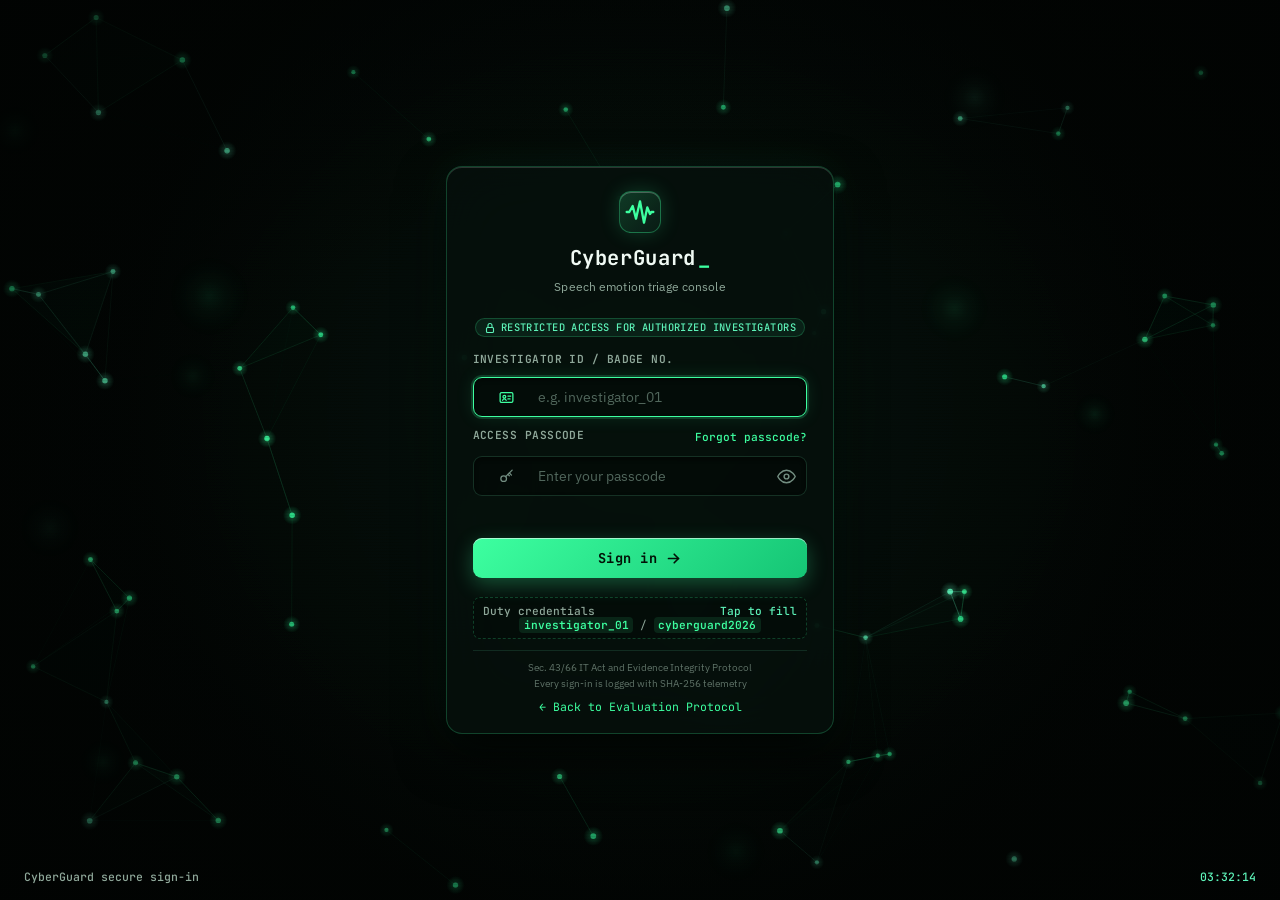
==== commit db0a588a: "fix(forensics): align PDF report to exact official 2-page police format and enforce single-window ex" ====
--- a/frontend/admin.html
+++ b/frontend/admin.html
@@ -688,8 +688,15 @@
         }
 
         @keyframes modalFadeIn {
-            from { opacity: 0; transform: scale(0.97) translateY(8px); }
-            to { opacity: 1; transform: scale(1) translateY(0); }
+            from {
+                opacity: 0;
+                transform: scale(0.97) translateY(8px);
+            }
+
+            to {
+                opacity: 1;
+                transform: scale(1) translateY(0);
+            }
         }
 
         .modal-header-line {
@@ -941,8 +948,15 @@
         }
 
         @keyframes toastSlideUp {
-            from { transform: translateY(16px); opacity: 0; }
-            to { transform: translateY(0); opacity: 1; }
+            from {
+                transform: translateY(16px);
+                opacity: 0;
+            }
+
+            to {
+                transform: translateY(0);
+                opacity: 1;
+            }
         }
     </style>
 </head>
@@ -1117,7 +1131,8 @@
                     </div>
                     <div class="dossier-info-block">
                         <span>Confidential Email</span>
-                        <strong id="dossierEmail" style="font-family: var(--font-mono);">i***q@cyberpolice.gov.in</strong>
+                        <strong id="dossierEmail"
+                            style="font-family: var(--font-mono);">i***q@cyberpolice.gov.in</strong>
                     </div>
                     <div class="dossier-info-block">
                         <span>Confidential Phone</span>
@@ -1128,10 +1143,12 @@
 
             <div class="modal-footer-line">
                 <button type="button" class="btn-modal-ghost" id="btnCloseDossierBtn">Close</button>
-                <button type="button" class="btn-table-action" id="btnDossierMagicLink" style="padding: 0.42rem 0.85rem;">
+                <button type="button" class="btn-table-action" id="btnDossierMagicLink"
+                    style="padding: 0.42rem 0.85rem;">
                     Dispatch Link
                 </button>
-                <button type="button" class="btn-table-action danger" id="btnDossierToggleStatus" style="padding: 0.42rem 0.85rem;">
+                <button type="button" class="btn-table-action danger" id="btnDossierToggleStatus"
+                    style="padding: 0.42rem 0.85rem;">
                     Suspend Badge
                 </button>
             </div>
@@ -1151,7 +1168,8 @@
                     <div class="modal-row-pair">
                         <div class="modal-field-unit">
                             <label for="provUsername">Login ID *</label>
-                            <input type="text" id="provUsername" placeholder="e.g. investigator_02" required autofocus />
+                            <input type="text" id="provUsername" placeholder="e.g. investigator_02" required
+                                autofocus />
                         </div>
                         <div class="modal-field-unit">
                             <label for="provBadge">Badge No. *</label>
@@ -1183,7 +1201,8 @@
                     <div class="modal-row-pair">
                         <div class="modal-field-unit">
                             <label for="provEmail">Email *</label>
-                            <input type="email" id="provEmail" placeholder="e.g. priya.sharma@cyberpolice.gov.in" required />
+                            <input type="email" id="provEmail" placeholder="e.g. priya.sharma@cyberpolice.gov.in"
+                                required />
                         </div>
                         <div class="modal-field-unit">
                             <label for="provPhone">Phone *</label>
@@ -1382,7 +1401,7 @@
                                         <button type="button" class="btn-table-action ${inv.is_active ? 'danger' : 'success'}"
                                             onclick="toggleOfficerStatus('${escapeHtml(inv.username)}', ${!inv.is_active})"
                                             title="${inv.is_active ? 'Suspend badge credentials' : 'Reactivate badge'}">
-                                            ${inv.is_active ? '🔒 Suspend' : '✓ Activate'}
+                                            ${inv.is_active ? ' Suspend' : '✓ Activate'}
                                         </button>
                                     ` : `
                                         <span class="self-account-tag">(Your Account)</span>
@@ -1399,7 +1418,7 @@
             }
 
             // Officer Dossier Modal
-            window.openOfficerDossier = function(username) {
+            window.openOfficerDossier = function (username) {
                 const inv = cachedInvestigators.find(i => i.username === username);
                 if (!inv) return;
 
@@ -1429,7 +1448,7 @@
                 } else {
                     btnToggle.style.display = "inline-flex";
                     btnToggle.className = `btn-table-action ${inv.is_active ? 'danger' : 'success'}`;
-                    btnToggle.textContent = inv.is_active ? "🔒 Suspend Badge" : "✓ Reactivate Badge";
+                    btnToggle.textContent = inv.is_active ? " Suspend Badge" : "✓ Reactivate Badge";
                     btnToggle.onclick = async () => {
                         await toggleOfficerStatus(inv.username, !inv.is_active);
                         modal.style.display = "none";
@@ -1513,7 +1532,7 @@
                 }).join("");
             }
 
-            window.dispatchMagicLink = async function(username, name) {
+            window.dispatchMagicLink = async function (username, name) {
                 try {
                     const res = await authFetch(`/api/admin/investigators/${encodeURIComponent(username)}/dispatch-link`, {
                         method: "POST"
@@ -1527,7 +1546,7 @@
                 }
             };
 
-            window.toggleOfficerStatus = async function(username, newStatus) {
+            window.toggleOfficerStatus = async function (username, newStatus) {
                 const actionLabel = newStatus ? "reactivate" : "suspend";
                 if (!confirm(`Are you sure you want to ${actionLabel.toUpperCase()} '${username}'?`)) return;
 
@@ -1645,4 +1664,4 @@
     </script>
 </body>
 
-</html>
+</html>
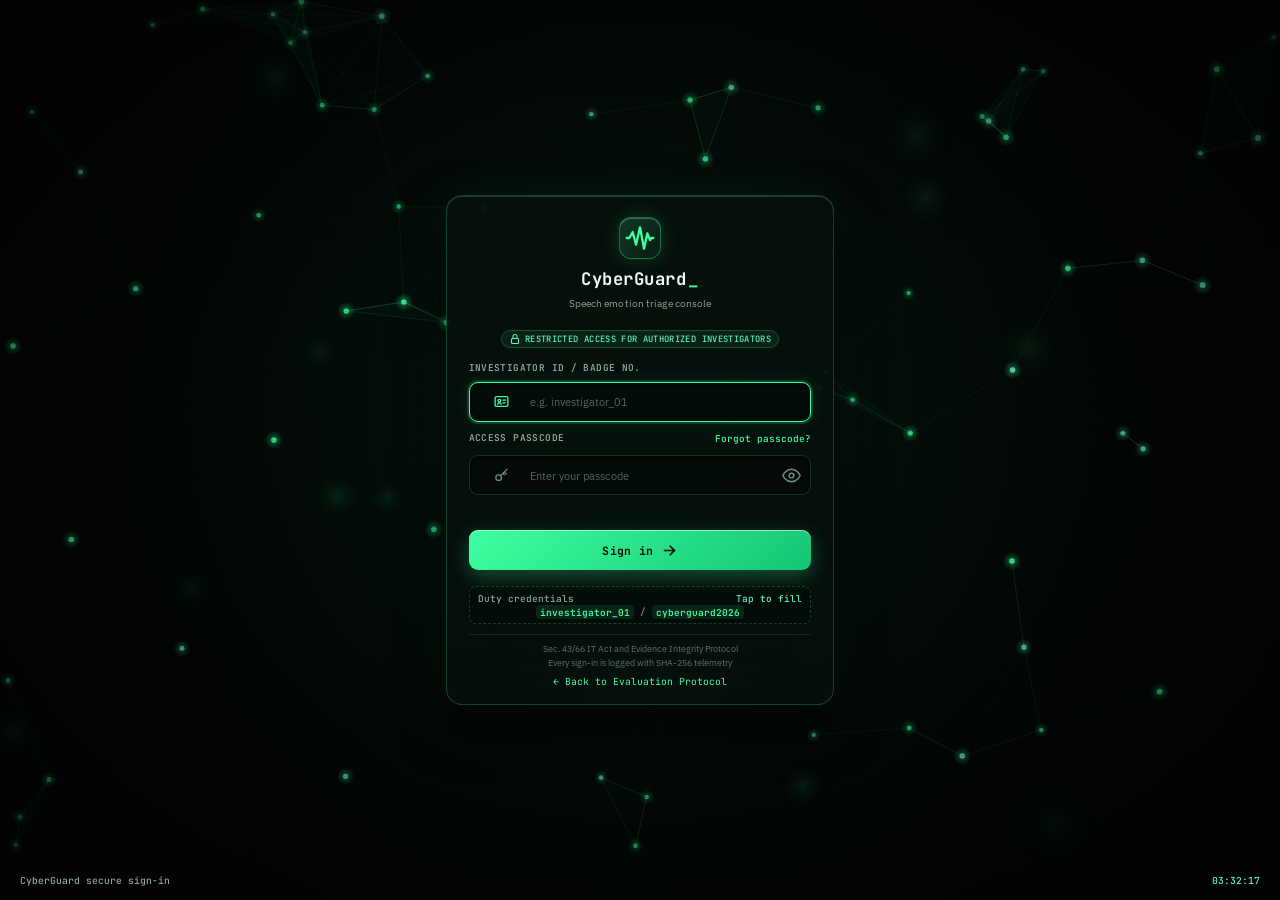
==== commit e3fd1878: "feat(landing): clean up protocol modules and navbar dock" ====
--- a/frontend/admin.html
+++ b/frontend/admin.html
@@ -12,7 +12,7 @@
     <link
         href="https://fonts.googleapis.com/css2?family=IBM+Plex+Sans:wght@400;500;600;700&family=JetBrains+Mono:wght@400;500;600;700&display=swap"
         rel="stylesheet">
-    <link rel="stylesheet" href="css/styles.css?v=21">
+    <link rel="stylesheet" href="css/styles.css?v=16">
     <style>
         /* ==========================================================
            CyberGuard Station Commander Console
@@ -46,12 +46,8 @@
             scrollbar-color: rgba(0, 255, 136, 0.25) transparent;
         }
 
-        html,
         body.admin-body {
-            height: auto !important;
-            min-height: 100vh !important;
-            overflow-y: auto !important;
-            overflow-x: hidden !important;
+            min-height: 100vh;
             background: var(--app-bg);
             color: var(--text-main);
             font-family: var(--font-sans);
@@ -487,9 +483,6 @@
             font-size: 0.72rem;
             color: #c9ded3;
             letter-spacing: 0.01em;
-            display: flex;
-            align-items: center;
-            gap: 0.35rem;
         }
 
         /* Status Dot */
@@ -667,7 +660,6 @@
             align-items: center;
             justify-content: center;
             padding: 1.5rem;
-            pointer-events: auto !important;
         }
 
         .modal-window-box {
@@ -680,11 +672,6 @@
             overflow: hidden;
             animation: modalFadeIn 0.18s ease-out;
             position: relative;
-            pointer-events: auto !important;
-        }
-
-        .modal-window-box * {
-            pointer-events: auto;
         }
 
         @keyframes modalFadeIn {
@@ -1237,8 +1224,8 @@
 
     <script>
         document.addEventListener("DOMContentLoaded", () => {
-            const token = sessionStorage.getItem("cyberguard_token") || localStorage.getItem("cyberguard_token");
-            const rawProfile = sessionStorage.getItem("cyberguard_investigator") || localStorage.getItem("cyberguard_investigator");
+            const token = sessionStorage.getItem("cyberguard_token");
+            const rawProfile = sessionStorage.getItem("cyberguard_investigator");
 
             if (!token || !rawProfile) {
                 window.location.href = "login.html";
@@ -1272,6 +1259,7 @@
             const statSuspendedCount = document.getElementById("statSuspendedCount");
             const toastNotify = document.getElementById("toastNotify");
             const toastMsg = document.getElementById("toastMsg");
+            const toastIcon = document.getElementById("toastIcon");
 
             let cachedInvestigators = [];
             let cachedAuditLogs = [];
@@ -1375,7 +1363,7 @@
                                         <span>${escapeHtml(inv.email_masked || "Confidential")}</span>
                                     </div>
                                     <div class="contact-item">
-                                        <svg viewBox="0 0 24 24" width="11" height="11" fill="none" stroke="currentColor" stroke-width="2" stroke-linecap="round" stroke-linejoin="round" style="flex-shrink:0;opacity:0.75;"><path d="M22 16.92v3a2 2 0 0 1-2.18 2 19.79 19.79 0 0 1-8.63-3.07A19.5 19.5 0 0 1 4.49 12a19.79 19.79 0 0 1-3.07-8.67A2 2 0 0 1 3.4 1.26h3a2 2 0 0 1 2 1.72c.127.96.361 1.903.7 2.81a2 2 0 0 1-.45 2.11L7.91 8.69a16 16 0 0 0 6 6l.76-.76a2 2 0 0 1 2.11-.45c.907.339 1.85.573 2.81.7a2 2 0 0 1 1.72 2.04z"/></svg>
+                                          <svg viewBox="0 0 24 24" width="11" height="11" fill="none" stroke="currentColor" stroke-width="2" stroke-linecap="round" stroke-linejoin="round" style="flex-shrink:0;opacity:0.75;"><path d="M22 16.92v3a2 2 0 0 1-2.18 2 19.79 19.79 0 0 1-8.63-3.07A19.5 19.5 0 0 1 4.49 12a19.79 19.79 0 0 1-3.07-8.67A2 2 0 0 1 3.4 1.26h3a2 2 0 0 1 2 1.72c.127.96.361 1.903.7 2.81a2 2 0 0 1-.45 2.11L7.91 8.69a16 16 0 0 0 6 6l.76-.76a2 2 0 0 1 2.11-.45c.907.339 1.85.573 2.81.7a2 2 0 0 1 1.72 2.04z"/></svg>
                                         <span>${escapeHtml(inv.phone_masked || "Confidential")}</span>
                                     </div>
                                 </div>
@@ -1401,7 +1389,7 @@
                                         <button type="button" class="btn-table-action ${inv.is_active ? 'danger' : 'success'}"
                                             onclick="toggleOfficerStatus('${escapeHtml(inv.username)}', ${!inv.is_active})"
                                             title="${inv.is_active ? 'Suspend badge credentials' : 'Reactivate badge'}">
-                                            ${inv.is_active ? ' Suspend' : '✓ Activate'}
+                                            ${inv.is_active ? '🔒 Suspend' : '✓ Activate'}
                                         </button>
                                     ` : `
                                         <span class="self-account-tag">(Your Account)</span>
@@ -1448,7 +1436,7 @@
                 } else {
                     btnToggle.style.display = "inline-flex";
                     btnToggle.className = `btn-table-action ${inv.is_active ? 'danger' : 'success'}`;
-                    btnToggle.textContent = inv.is_active ? " Suspend Badge" : "✓ Reactivate Badge";
+                    btnToggle.textContent = inv.is_active ? "🔒 Suspend Badge" : "✓ Reactivate Badge";
                     btnToggle.onclick = async () => {
                         await toggleOfficerStatus(inv.username, !inv.is_active);
                         modal.style.display = "none";
--- a/frontend/css/styles.css
+++ b/frontend/css/styles.css
@@ -69,6 +69,10 @@
     scrollbar-color: rgba(255, 255, 255, 0.22) transparent;
 }
 
+html {
+    font-size: clamp(13.5px, 0.95vw, 15px);
+}
+
 html,
 body.dark-theme {
     height: 100%;
@@ -76,7 +80,6 @@
     background: var(--bg);
     color: var(--text);
     font-family: 'Neue Montreal', 'IBM Plex Sans', 'Segoe UI', -apple-system, Roboto, sans-serif;
-    font-size: 16px;
     line-height: 1.45;
     -webkit-font-smoothing: antialiased;
 }
@@ -129,10 +132,13 @@
     z-index: 1;
     display: flex;
     flex-direction: column;
-    gap: 1rem;
+    gap: clamp(0.55rem, 0.9vh, 0.85rem);
     height: 100vh;
     height: 100dvh;
-    padding: 1rem 1.4rem 1.2rem;
+    max-width: 1720px;
+    margin: 0 auto;
+    width: 100%;
+    padding: clamp(0.55rem, 0.9vh, 0.9rem) clamp(0.8rem, 1.2vw, 1.35rem) clamp(0.65rem, 1vh, 1rem);
 }
 
 .app-header {
@@ -140,7 +146,7 @@
     display: flex;
     align-items: center;
     justify-content: space-between;
-    gap: 1rem;
+    gap: clamp(0.5rem, 1vw, 1rem);
 }
 
 .brand {
@@ -209,8 +215,8 @@
 
 .console-grid {
     display: grid;
-    grid-template-columns: 350px minmax(0, 1fr);
-    gap: 1rem;
+    grid-template-columns: clamp(280px, 22vw, 340px) minmax(0, 1fr);
+    gap: clamp(0.65rem, 1vw, 1rem);
     flex: 1;
     min-height: 0;
 }
@@ -219,9 +225,9 @@
 .panel {
     display: flex;
     flex-direction: column;
-    gap: 1rem;
+    gap: clamp(0.65rem, 1vh, 0.95rem);
     min-height: 0;
-    padding: 1.25rem;
+    padding: clamp(0.85rem, 1.2vh, 1.15rem);
     background: linear-gradient(160deg, rgba(255, 255, 255, 0.085), rgba(255, 255, 255, 0.035) 55%);
     border: 1px solid var(--glass-border);
     border-radius: var(--radius);
@@ -301,7 +307,7 @@
 }
 
 .call-card {
-    padding: 0.8rem 0.9rem;
+    padding: clamp(0.55rem, 0.9vh, 0.72rem) clamp(0.65rem, 0.9vw, 0.82rem);
     background: rgba(255, 255, 255, 0.05);
     border: 1px solid var(--glass-border);
     border-radius: var(--radius-md);
@@ -340,21 +346,21 @@
 
 .call-id {
     font-family: 'JetBrains Mono', monospace;
-    font-size: 0.9rem;
+    font-size: 0.88rem;
     font-weight: 600;
 }
 
 .caller-info {
-    margin-top: 0.15rem;
-    font-size: 0.78rem;
+    margin-top: 0.12rem;
+    font-size: 0.76rem;
     color: var(--muted);
 }
 
 .card-meta {
     display: flex;
     justify-content: space-between;
-    margin-top: 0.45rem;
-    font-size: 0.8rem;
+    margin-top: 0.35rem;
+    font-size: 0.76rem;
     color: var(--muted);
 }
 
@@ -365,8 +371,8 @@
 .card-tags {
     display: flex;
     flex-wrap: wrap;
-    gap: 0.3rem;
-    margin-top: 0.5rem;
+    gap: 0.25rem;
+    margin-top: 0.35rem;
 }
 
 .card-actions {
@@ -625,8 +631,8 @@
     display: grid;
     grid-template-columns: auto minmax(0, 1fr);
     align-items: center;
-    gap: 1.75rem;
-    padding: 1.1rem 1.3rem;
+    gap: clamp(0.85rem, 1.3vw, 1.5rem);
+    padding: clamp(0.65rem, 1.2vh, 0.95rem) clamp(0.85rem, 1.2vw, 1.2rem);
     background: rgba(255, 255, 255, 0.05);
     background: linear-gradient(100deg, color-mix(in srgb, var(--state) 22%, transparent), rgba(255, 255, 255, 0.04) 60%);
     border: 1px solid var(--glass-border);
@@ -649,12 +655,12 @@
 .urgency-gauge {
     display: flex;
     align-items: center;
-    gap: 0.85rem;
+    gap: clamp(0.5rem, 0.8vw, 0.85rem);
 }
 
 .gauge-value {
     font-family: 'JetBrains Mono', monospace;
-    font-size: 3.4rem;
+    font-size: clamp(2.4rem, 4.2vh, 3.1rem);
     font-weight: 500;
     line-height: 1;
     color: var(--state);
@@ -696,26 +702,26 @@
 
 .detail-grid {
     display: grid;
-    grid-template-columns: minmax(0, 1.55fr) minmax(230px, 1fr);
-    gap: 1.5rem;
+    grid-template-columns: minmax(0, 1.55fr) minmax(220px, 1fr);
+    gap: clamp(0.85rem, 1.2vw, 1.35rem);
 }
 
 .detail-main {
     display: flex;
     flex-direction: column;
-    gap: 1.25rem;
+    gap: clamp(0.75rem, 1vh, 1.15rem);
     min-width: 0;
 }
 
 .block-title {
-    margin-bottom: 0.55rem;
-    font-size: 0.82rem;
+    margin-bottom: 0.45rem;
+    font-size: 0.8rem;
     font-weight: 600;
     color: var(--muted);
 }
 
 .visualizer-container {
-    padding: 0.5rem 0.75rem;
+    padding: 0.45rem 0.7rem;
     background: var(--glass-inset);
     border: 1px solid var(--glass-border);
     border-radius: var(--radius-md);
@@ -725,43 +731,43 @@
 #waveformCanvas {
     display: block;
     width: 100%;
-    height: 90px;
+    height: clamp(62px, 8.5vh, 85px);
 }
 
 .waveform-footer {
     display: grid;
     grid-template-columns: repeat(3, minmax(0, 1fr));
-    gap: 0.75rem;
-    margin-top: 0.75rem;
+    gap: 0.6rem;
+    margin-top: 0.6rem;
 }
 
 .signal-metric {
     display: flex;
     flex-direction: column;
     gap: 0.1rem;
-    font-size: 0.78rem;
+    font-size: 0.76rem;
     color: var(--muted);
 }
 
 .signal-metric strong {
-    font-size: 0.86rem;
+    font-size: 0.84rem;
     font-weight: 600;
     color: var(--text);
 }
 
 .transcript-content {
-    margin-bottom: 0.8rem;
-    font-size: 0.97rem;
-    line-height: 1.6;
+    margin-bottom: 0.6rem;
+    font-size: clamp(0.85rem, 1.1vh, 0.94rem);
+    line-height: 1.5;
 }
 
 .active-call-panel .transcript-content {
-    max-height: 9.5rem;
+    max-height: clamp(5.5rem, 9.5vh, 8.5rem);
     overflow-y: auto;
 }
 
 .transcript-box.inset {
-    padding: 0.9rem 1rem;
+    padding: clamp(0.6rem, 1vh, 0.85rem) clamp(0.75rem, 1.2vw, 1rem);
     background: var(--glass-inset);
     border: 1px solid var(--glass-border);
     border-radius: var(--radius-md);
@@ -778,19 +784,19 @@
 .metrics-list {
     display: flex;
     flex-direction: column;
-    gap: 1.1rem;
+    gap: clamp(0.6rem, 1vh, 0.95rem);
 }
 
 .metric-header {
     display: flex;
     justify-content: space-between;
-    margin-bottom: 0.35rem;
-    font-size: 0.88rem;
+    margin-bottom: 0.25rem;
+    font-size: 0.84rem;
 }
 
 .metric-header span:last-child {
     font-family: 'JetBrains Mono', monospace;
-    font-size: 0.82rem;
+    font-size: 0.8rem;
     color: var(--muted);
 }
 
@@ -825,9 +831,9 @@
     flex-wrap: wrap;
     align-items: center;
     justify-content: space-between;
-    gap: 0.75rem 1rem;
+    gap: 0.5rem 0.85rem;
     margin-top: auto;
-    padding: 1rem 0 0.1rem;
+    padding: clamp(0.5rem, 0.9vh, 0.85rem) 0 0.1rem;
     border-top: 1px solid var(--glass-border);
     position: sticky;
     bottom: -0.1rem;
@@ -837,14 +843,14 @@
 }
 
 .controls-bar .btn-primary {
-    padding: 0.68rem 1.3rem;
+    padding: clamp(0.5rem, 0.9vh, 0.68rem) clamp(0.9rem, 1.2vw, 1.3rem);
 }
 
 .demo-group {
     display: flex;
     flex-wrap: wrap;
     align-items: center;
-    gap: 0.5rem;
+    gap: 0.45rem;
 }
 
 .demo-label {
@@ -1245,67 +1251,230 @@
     }
 }
 
-/* ---------- Responsive ---------- */
-@media (max-width: 1099px) {
-
+/* ---------- Responsive Optimizations (All Screen Sizes at 100% Zoom) ---------- */
+
+/* Height-based responsiveness for laptops & standard 1080p displays */
+@media (max-height: 860px) {
+    html {
+        font-size: 13.5px;
+    }
+
+    .app-shell {
+        gap: 0.55rem;
+        padding: 0.55rem 1rem 0.65rem;
+    }
+
+    .panel {
+        padding: 0.85rem;
+        gap: 0.65rem;
+    }
+
+    .summary-band {
+        padding: 0.55rem 0.95rem;
+        gap: 1rem;
+    }
+
+    .gauge-value {
+        font-size: 2.6rem;
+    }
+
+    .advisory-text {
+        font-size: 0.84rem;
+        line-height: 1.4;
+    }
+
+    #waveformCanvas {
+        height: 65px;
+    }
+
+    .detail-grid {
+        gap: 0.95rem;
+    }
+
+    .detail-main {
+        gap: 0.75rem;
+    }
+
+    .block-title {
+        margin-bottom: 0.35rem;
+        font-size: 0.76rem;
+    }
+
+    .waveform-footer {
+        margin-top: 0.45rem;
+        gap: 0.45rem;
+    }
+
+    .signal-metric {
+        font-size: 0.72rem;
+    }
+
+    .signal-metric strong {
+        font-size: 0.8rem;
+    }
+
+    .transcript-box.inset {
+        padding: 0.55rem 0.85rem;
+    }
+
+    .active-call-panel .transcript-content {
+        max-height: 5.8rem;
+    }
+
+    .metrics-list {
+        gap: 0.65rem;
+    }
+
+    .controls-bar {
+        padding: 0.55rem 0 0.05rem;
+    }
+}
+
+@media (max-height: 720px) {
+    html {
+        font-size: 12.5px;
+    }
+
+    .app-shell {
+        gap: 0.4rem;
+        padding: 0.4rem 0.75rem 0.5rem;
+    }
+
+    .panel {
+        padding: 0.7rem;
+        gap: 0.5rem;
+    }
+
+    .summary-band {
+        padding: 0.45rem 0.75rem;
+    }
+
+    .gauge-value {
+        font-size: 2.2rem;
+    }
+
+    #waveformCanvas {
+        height: 50px;
+    }
+
+    .active-call-panel .transcript-content {
+        max-height: 4.5rem;
+    }
+
+    .metrics-list {
+        gap: 0.5rem;
+    }
+}
+
+/* Width-based responsiveness */
+@media (max-width: 1440px) {
+    .system-status .status-text {
+        max-width: 260px;
+        white-space: nowrap;
+        overflow: hidden;
+        text-overflow: ellipsis;
+    }
+}
+
+@media (max-width: 1240px) {
+    .badge-live {
+        display: none;
+    }
+
+    .system-status .status-text {
+        max-width: 180px;
+    }
+
+    .investigator-pill {
+        padding: 0.18rem 0.5rem;
+        gap: 0.35rem;
+    }
+
+    .officer-name {
+        display: none;
+    }
+}
+
+@media (max-width: 1060px) {
     html,
     body.dark-theme {
         height: auto;
         min-height: 100%;
-        overflow: auto;
+        overflow-y: auto;
+        overflow-x: hidden;
     }
 
     .app-shell {
         height: auto;
         min-height: 100vh;
+        max-width: 100%;
+        padding: 0.85rem;
     }
 
     .console-grid {
         grid-template-columns: minmax(0, 1fr);
         flex: none;
+        gap: 1rem;
     }
 
     .call-list {
-        max-height: 340px;
+        max-height: 300px;
     }
 
     .active-call-panel {
         overflow: visible;
     }
-}
-
-@media (max-width: 859px) {
-    .app-shell {
-        padding: 0.75rem;
-    }
-
+
+    .controls-bar {
+        position: static;
+        background: transparent;
+        backdrop-filter: none;
+        -webkit-backdrop-filter: none;
+        margin-top: 1rem;
+    }
+}
+
+@media (max-width: 768px) {
     .app-header {
         flex-direction: column;
-        align-items: flex-start;
+        align-items: stretch;
+        gap: 0.65rem;
+    }
+
+    .brand {
+        justify-content: space-between;
     }
 
     .header-status {
+        justify-content: flex-start;
         flex-wrap: wrap;
-        gap: 0.6rem;
+        width: 100%;
+        gap: 0.5rem;
     }
 
     .summary-band {
         grid-template-columns: minmax(0, 1fr);
-        gap: 1rem;
+        gap: 0.85rem;
     }
 
     .advisory-box {
-        padding: 1rem 0 0;
+        padding: 0.75rem 0 0;
         border-left: none;
         border-top: 1px solid var(--glass-border-strong);
     }
 
     .detail-grid {
         grid-template-columns: minmax(0, 1fr);
+        gap: 1.1rem;
     }
 
     .waveform-footer {
-        grid-template-columns: minmax(0, 1fr);
+        grid-template-columns: repeat(3, minmax(0, 1fr));
+    }
+
+    .demo-group {
+        width: 100%;
+        justify-content: flex-start;
     }
 
     .forensic-hero {
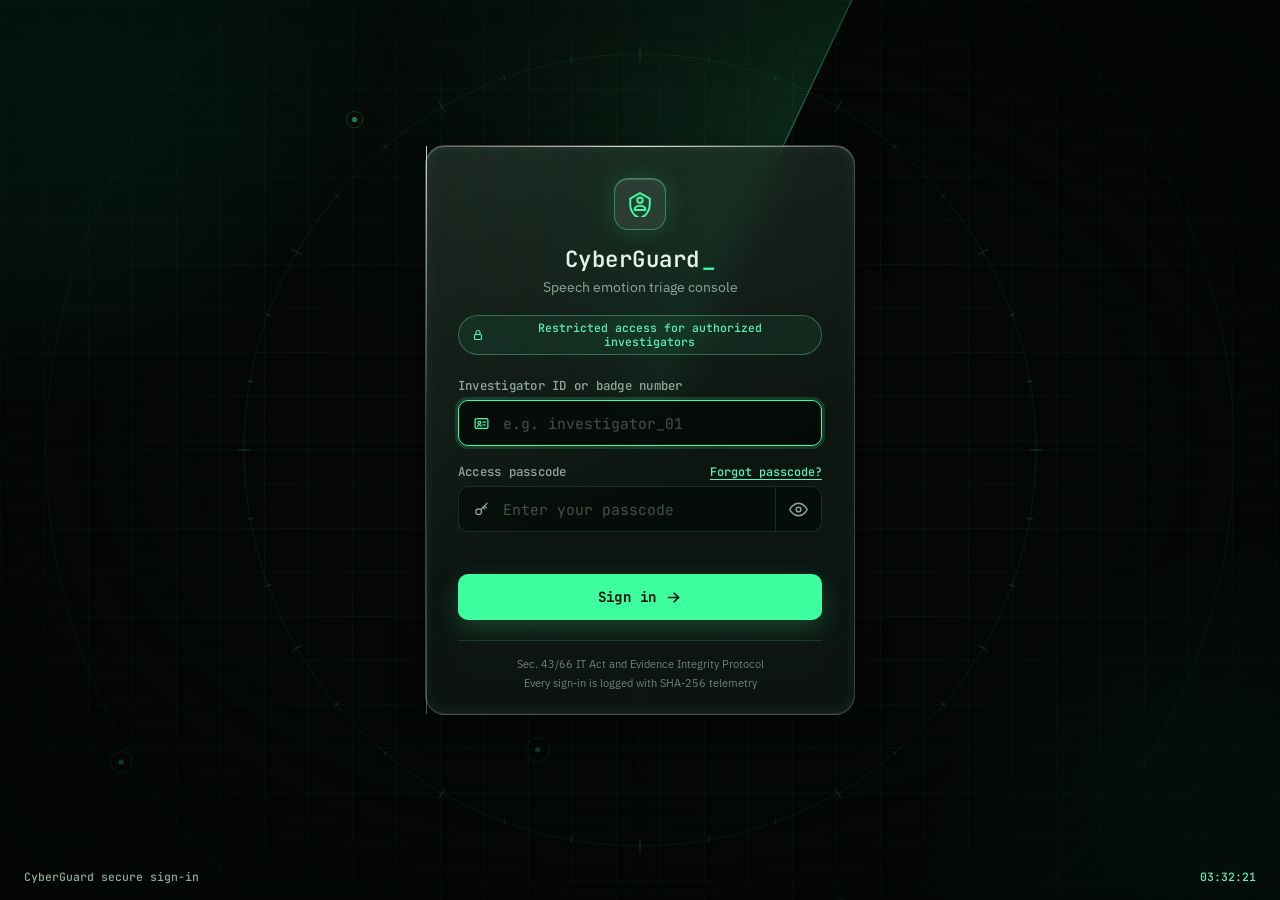
==== commit 32c2bc45: "feat(ui): implement multi-dimensional fluid responsive layout for desktop, tablets, and mobile" ====
--- a/frontend/admin.html
+++ b/frontend/admin.html
@@ -12,7 +12,7 @@
     <link
         href="https://fonts.googleapis.com/css2?family=IBM+Plex+Sans:wght@400;500;600;700&family=JetBrains+Mono:wght@400;500;600;700&display=swap"
         rel="stylesheet">
-    <link rel="stylesheet" href="css/styles.css?v=16">
+    <link rel="stylesheet" href="css/styles.css?v=23">
     <style>
         /* ==========================================================
            CyberGuard Station Commander Console
@@ -46,8 +46,12 @@
             scrollbar-color: rgba(0, 255, 136, 0.25) transparent;
         }
 
+        html,
         body.admin-body {
-            min-height: 100vh;
+            height: auto !important;
+            min-height: 100vh !important;
+            overflow-y: auto !important;
+            overflow-x: hidden !important;
             background: var(--app-bg);
             color: var(--text-main);
             font-family: var(--font-sans);
@@ -483,6 +487,9 @@
             font-size: 0.72rem;
             color: #c9ded3;
             letter-spacing: 0.01em;
+            display: flex;
+            align-items: center;
+            gap: 0.35rem;
         }
 
         /* Status Dot */
@@ -660,6 +667,7 @@
             align-items: center;
             justify-content: center;
             padding: 1.5rem;
+            pointer-events: auto !important;
         }
 
         .modal-window-box {
@@ -672,6 +680,11 @@
             overflow: hidden;
             animation: modalFadeIn 0.18s ease-out;
             position: relative;
+            pointer-events: auto !important;
+        }
+
+        .modal-window-box * {
+            pointer-events: auto;
         }
 
         @keyframes modalFadeIn {
@@ -1224,8 +1237,8 @@
 
     <script>
         document.addEventListener("DOMContentLoaded", () => {
-            const token = sessionStorage.getItem("cyberguard_token");
-            const rawProfile = sessionStorage.getItem("cyberguard_investigator");
+            const token = sessionStorage.getItem("cyberguard_token") || localStorage.getItem("cyberguard_token");
+            const rawProfile = sessionStorage.getItem("cyberguard_investigator") || localStorage.getItem("cyberguard_investigator");
 
             if (!token || !rawProfile) {
                 window.location.href = "login.html";
@@ -1259,7 +1272,6 @@
             const statSuspendedCount = document.getElementById("statSuspendedCount");
             const toastNotify = document.getElementById("toastNotify");
             const toastMsg = document.getElementById("toastMsg");
-            const toastIcon = document.getElementById("toastIcon");
 
             let cachedInvestigators = [];
             let cachedAuditLogs = [];
@@ -1363,7 +1375,7 @@
                                         <span>${escapeHtml(inv.email_masked || "Confidential")}</span>
                                     </div>
                                     <div class="contact-item">
-                                          <svg viewBox="0 0 24 24" width="11" height="11" fill="none" stroke="currentColor" stroke-width="2" stroke-linecap="round" stroke-linejoin="round" style="flex-shrink:0;opacity:0.75;"><path d="M22 16.92v3a2 2 0 0 1-2.18 2 19.79 19.79 0 0 1-8.63-3.07A19.5 19.5 0 0 1 4.49 12a19.79 19.79 0 0 1-3.07-8.67A2 2 0 0 1 3.4 1.26h3a2 2 0 0 1 2 1.72c.127.96.361 1.903.7 2.81a2 2 0 0 1-.45 2.11L7.91 8.69a16 16 0 0 0 6 6l.76-.76a2 2 0 0 1 2.11-.45c.907.339 1.85.573 2.81.7a2 2 0 0 1 1.72 2.04z"/></svg>
+                                        <svg viewBox="0 0 24 24" width="11" height="11" fill="none" stroke="currentColor" stroke-width="2" stroke-linecap="round" stroke-linejoin="round" style="flex-shrink:0;opacity:0.75;"><path d="M22 16.92v3a2 2 0 0 1-2.18 2 19.79 19.79 0 0 1-8.63-3.07A19.5 19.5 0 0 1 4.49 12a19.79 19.79 0 0 1-3.07-8.67A2 2 0 0 1 3.4 1.26h3a2 2 0 0 1 2 1.72c.127.96.361 1.903.7 2.81a2 2 0 0 1-.45 2.11L7.91 8.69a16 16 0 0 0 6 6l.76-.76a2 2 0 0 1 2.11-.45c.907.339 1.85.573 2.81.7a2 2 0 0 1 1.72 2.04z"/></svg>
                                         <span>${escapeHtml(inv.phone_masked || "Confidential")}</span>
                                     </div>
                                 </div>
@@ -1389,7 +1401,7 @@
                                         <button type="button" class="btn-table-action ${inv.is_active ? 'danger' : 'success'}"
                                             onclick="toggleOfficerStatus('${escapeHtml(inv.username)}', ${!inv.is_active})"
                                             title="${inv.is_active ? 'Suspend badge credentials' : 'Reactivate badge'}">
-                                            ${inv.is_active ? '🔒 Suspend' : '✓ Activate'}
+                                            ${inv.is_active ? ' Suspend' : '✓ Activate'}
                                         </button>
                                     ` : `
                                         <span class="self-account-tag">(Your Account)</span>
@@ -1436,7 +1448,7 @@
                 } else {
                     btnToggle.style.display = "inline-flex";
                     btnToggle.className = `btn-table-action ${inv.is_active ? 'danger' : 'success'}`;
-                    btnToggle.textContent = inv.is_active ? "🔒 Suspend Badge" : "✓ Reactivate Badge";
+                    btnToggle.textContent = inv.is_active ? " Suspend Badge" : "✓ Reactivate Badge";
                     btnToggle.onclick = async () => {
                         await toggleOfficerStatus(inv.username, !inv.is_active);
                         modal.style.display = "none";
--- a/frontend/css/styles.css
+++ b/frontend/css/styles.css
@@ -69,19 +69,18 @@
     scrollbar-color: rgba(255, 255, 255, 0.22) transparent;
 }
 
-html {
-    font-size: clamp(13.5px, 0.95vw, 15px);
-}
-
 html,
 body.dark-theme {
-    height: 100%;
-    overflow: hidden;
+    min-height: 100%;
+    min-height: 100dvh;
     background: var(--bg);
     color: var(--text);
     font-family: 'Neue Montreal', 'IBM Plex Sans', 'Segoe UI', -apple-system, Roboto, sans-serif;
+    font-size: 16px;
     line-height: 1.45;
     -webkit-font-smoothing: antialiased;
+    overflow-x: hidden;
+    overflow-y: auto;
 }
 
 /* Backdrop: two soft light sources + fine grain, fixed behind everything */
@@ -132,13 +131,13 @@
     z-index: 1;
     display: flex;
     flex-direction: column;
-    gap: clamp(0.55rem, 0.9vh, 0.85rem);
-    height: 100vh;
-    height: 100dvh;
+    gap: clamp(0.75rem, 1.2vw, 1rem);
+    min-height: 100vh;
+    min-height: 100dvh;
     max-width: 1720px;
     margin: 0 auto;
     width: 100%;
-    padding: clamp(0.55rem, 0.9vh, 0.9rem) clamp(0.8rem, 1.2vw, 1.35rem) clamp(0.65rem, 1vh, 1rem);
+    padding: clamp(0.65rem, 1.5vw, 1.25rem);
 }
 
 .app-header {
@@ -146,7 +145,8 @@
     display: flex;
     align-items: center;
     justify-content: space-between;
-    gap: clamp(0.5rem, 1vw, 1rem);
+    gap: 0.85rem 1.25rem;
+    flex-wrap: wrap;
 }
 
 .brand {
@@ -181,20 +181,24 @@
 .header-status {
     display: flex;
     align-items: center;
-    gap: 1rem;
+    gap: 0.65rem 0.85rem;
+    flex-wrap: wrap;
 }
 
 .badge-live {
     font-size: 0.8rem;
     font-weight: 600;
     color: #ff8585;
+    white-space: nowrap;
+    display: inline-flex;
+    align-items: center;
 }
 
 .system-status {
-    display: flex;
+    display: inline-flex;
     align-items: center;
     gap: 0.55rem;
-    padding: 0.42rem 0.9rem;
+    padding: 0.38rem 0.85rem;
     border: 1px solid var(--glass-border);
     border-radius: 999px;
     background: var(--glass);
@@ -202,6 +206,7 @@
     backdrop-filter: var(--glass-blur);
     font-size: 0.8rem;
     color: var(--muted);
+    line-height: 1.3;
 }
 
 .status-indicator.online {
@@ -213,10 +218,212 @@
     box-shadow: 0 0 0 3px rgba(16, 185, 129, 0.2);
 }
 
+.status-indicator.standby {
+    width: 8px;
+    height: 8px;
+    flex-shrink: 0;
+    border-radius: 50%;
+    background: #f59e0b;
+    box-shadow: 0 0 0 3px rgba(245, 158, 11, 0.25);
+    animation: dotBlink 1.4s ease-in-out infinite;
+}
+
+/* =========================================================================
+   TWO-PILLAR FALLBACK BANNER (High-Resilience Failsafe Mode)
+   Shown when emotion2vec+ (HF ZeroGPU) is sleeping / warming up
+   ========================================================================= */
+.fallback-banner {
+    width: 100%;
+    margin-bottom: 0.85rem;
+    padding: 0.75rem 1.15rem;
+    border-radius: 12px;
+    background: linear-gradient(135deg, rgba(245, 158, 11, 0.12), rgba(20, 16, 8, 0.85));
+    border: 1px solid rgba(245, 158, 11, 0.35);
+    box-shadow: 0 0 20px rgba(245, 158, 11, 0.08), inset 0 1px 0 rgba(255, 255, 255, 0.08);
+    -webkit-backdrop-filter: blur(16px);
+    backdrop-filter: blur(16px);
+    animation: bannerSlideIn 0.3s cubic-bezier(0.16, 1, 0.3, 1);
+    transition: opacity 0.25s ease, transform 0.25s ease;
+}
+
+.fallback-banner[hidden] {
+    display: none !important;
+}
+
+@keyframes bannerSlideIn {
+    from {
+        opacity: 0;
+        transform: translateY(-8px);
+    }
+    to {
+        opacity: 1;
+        transform: translateY(0);
+    }
+}
+
+.fallback-banner-inner {
+    display: flex;
+    align-items: center;
+    gap: 1rem;
+    justify-content: space-between;
+    flex-wrap: wrap;
+}
+
+.fallback-icon-wrap {
+    position: relative;
+    display: flex;
+    align-items: center;
+    justify-content: center;
+    width: 34px;
+    height: 34px;
+    border-radius: 9px;
+    background: rgba(245, 158, 11, 0.18);
+    border: 1px solid rgba(245, 158, 11, 0.45);
+    color: #fbbf24;
+    flex-shrink: 0;
+}
+
+.fallback-pulse {
+    position: absolute;
+    inset: -3px;
+    border-radius: 12px;
+    border: 1px solid rgba(245, 158, 11, 0.5);
+    animation: fallbackPulseRing 2s infinite;
+}
+
+@keyframes fallbackPulseRing {
+    0% {
+        transform: scale(0.95);
+        opacity: 0.9;
+    }
+    70% {
+        transform: scale(1.15);
+        opacity: 0;
+    }
+    100% {
+        transform: scale(1.15);
+        opacity: 0;
+    }
+}
+
+.fallback-text {
+    flex: 1;
+    min-width: 280px;
+    display: flex;
+    flex-direction: column;
+    gap: 0.2rem;
+}
+
+.fallback-title-row {
+    display: flex;
+    align-items: center;
+    gap: 0.65rem;
+    flex-wrap: wrap;
+}
+
+.fallback-title-row strong {
+    font-size: 0.88rem;
+    font-weight: 600;
+    color: #fef3c7;
+    letter-spacing: -0.01em;
+}
+
+.fallback-mode-tag {
+    display: inline-flex;
+    align-items: center;
+    font-family: var(--font-mono, 'JetBrains Mono', monospace);
+    font-size: 0.66rem;
+    font-weight: 700;
+    letter-spacing: 0.04em;
+    padding: 0.15rem 0.5rem;
+    border-radius: 4px;
+    background: rgba(245, 158, 11, 0.22);
+    border: 1px solid rgba(245, 158, 11, 0.55);
+    color: #fde68a;
+    text-transform: uppercase;
+}
+
+.fallback-desc {
+    margin: 0;
+    font-size: 0.77rem;
+    color: rgba(229, 231, 235, 0.82);
+    line-height: 1.4;
+}
+
+.fallback-desc strong {
+    color: #fff;
+    font-weight: 600;
+}
+
+.fallback-pillars {
+    display: flex;
+    align-items: center;
+    gap: 0.5rem;
+    flex-shrink: 0;
+}
+
+.f-pillar {
+    display: inline-flex;
+    align-items: center;
+    gap: 0.4rem;
+    padding: 0.3rem 0.65rem;
+    border-radius: 999px;
+    font-size: 0.72rem;
+    font-family: var(--font-mono, 'JetBrains Mono', monospace);
+    font-weight: 600;
+}
+
+.f-pillar.standby {
+    background: rgba(245, 158, 11, 0.12);
+    border: 1px dashed rgba(245, 158, 11, 0.45);
+    color: #fbbf24;
+}
+
+.f-pillar.active {
+    background: rgba(16, 185, 129, 0.14);
+    border: 1px solid rgba(16, 185, 129, 0.45);
+    color: #34d399;
+}
+
+.f-pillar-dot {
+    width: 6px;
+    height: 6px;
+    border-radius: 50%;
+}
+
+.f-pillar-dot.standby-dot {
+    background: #f59e0b;
+    box-shadow: 0 0 6px #f59e0b;
+    animation: dotBlink 1.4s ease-in-out infinite;
+}
+
+.f-pillar-dot.active-dot {
+    background: #10b981;
+    box-shadow: 0 0 6px #10b981;
+}
+
+@keyframes dotBlink {
+    0%, 100% { opacity: 1; transform: scale(1); }
+    50% { opacity: 0.3; transform: scale(0.8); }
+}
+
+@media (max-width: 900px) {
+    .fallback-banner-inner {
+        flex-direction: column;
+        align-items: flex-start;
+        gap: 0.65rem;
+    }
+    .fallback-pillars {
+        width: 100%;
+        justify-content: flex-start;
+        overflow-x: auto;
+    }
+}
+
 .console-grid {
     display: grid;
-    grid-template-columns: clamp(280px, 22vw, 340px) minmax(0, 1fr);
-    gap: clamp(0.65rem, 1vw, 1rem);
+    grid-template-columns: clamp(280px, 24vw, 340px) minmax(0, 1fr);
+    gap: clamp(0.75rem, 1.2vw, 1.15rem);
     flex: 1;
     min-height: 0;
 }
@@ -225,9 +432,9 @@
 .panel {
     display: flex;
     flex-direction: column;
-    gap: clamp(0.65rem, 1vh, 0.95rem);
+    gap: 1rem;
     min-height: 0;
-    padding: clamp(0.85rem, 1.2vh, 1.15rem);
+    padding: clamp(0.9rem, 1.4vw, 1.25rem);
     background: linear-gradient(160deg, rgba(255, 255, 255, 0.085), rgba(255, 255, 255, 0.035) 55%);
     border: 1px solid var(--glass-border);
     border-radius: var(--radius);
@@ -251,6 +458,7 @@
     justify-content: space-between;
     align-items: flex-start;
     gap: 0.75rem;
+    flex-wrap: wrap;
 }
 
 .panel-header h2 {
@@ -307,7 +515,7 @@
 }
 
 .call-card {
-    padding: clamp(0.55rem, 0.9vh, 0.72rem) clamp(0.65rem, 0.9vw, 0.82rem);
+    padding: 0.8rem 0.9rem;
     background: rgba(255, 255, 255, 0.05);
     border: 1px solid var(--glass-border);
     border-radius: var(--radius-md);
@@ -346,21 +554,21 @@
 
 .call-id {
     font-family: 'JetBrains Mono', monospace;
-    font-size: 0.88rem;
+    font-size: 0.9rem;
     font-weight: 600;
 }
 
 .caller-info {
-    margin-top: 0.12rem;
-    font-size: 0.76rem;
+    margin-top: 0.15rem;
+    font-size: 0.78rem;
     color: var(--muted);
 }
 
 .card-meta {
     display: flex;
     justify-content: space-between;
-    margin-top: 0.35rem;
-    font-size: 0.76rem;
+    margin-top: 0.45rem;
+    font-size: 0.8rem;
     color: var(--muted);
 }
 
@@ -371,8 +579,8 @@
 .card-tags {
     display: flex;
     flex-wrap: wrap;
-    gap: 0.25rem;
-    margin-top: 0.35rem;
+    gap: 0.3rem;
+    margin-top: 0.5rem;
 }
 
 .card-actions {
@@ -528,6 +736,19 @@
     background: rgba(239, 68, 68, 0.22);
 }
 
+.btn-amber {
+    background: rgba(245, 158, 11, 0.12);
+    border-color: rgba(245, 158, 11, 0.5);
+    color: #fde68a;
+    transition: background 0.2s, border-color 0.2s, color 0.2s;
+}
+
+.btn-amber:hover {
+    background: rgba(245, 158, 11, 0.25);
+    border-color: #fbbf24;
+    color: #fff;
+}
+
 .btn-sm {
     flex-shrink: 0;
     padding: 0.4rem 0.75rem;
@@ -631,8 +852,8 @@
     display: grid;
     grid-template-columns: auto minmax(0, 1fr);
     align-items: center;
-    gap: clamp(0.85rem, 1.3vw, 1.5rem);
-    padding: clamp(0.65rem, 1.2vh, 0.95rem) clamp(0.85rem, 1.2vw, 1.2rem);
+    gap: clamp(1rem, 2vw, 1.75rem);
+    padding: clamp(0.85rem, 1.5vw, 1.25rem);
     background: rgba(255, 255, 255, 0.05);
     background: linear-gradient(100deg, color-mix(in srgb, var(--state) 22%, transparent), rgba(255, 255, 255, 0.04) 60%);
     border: 1px solid var(--glass-border);
@@ -655,12 +876,12 @@
 .urgency-gauge {
     display: flex;
     align-items: center;
-    gap: clamp(0.5rem, 0.8vw, 0.85rem);
+    gap: 0.85rem;
 }
 
 .gauge-value {
     font-family: 'JetBrains Mono', monospace;
-    font-size: clamp(2.4rem, 4.2vh, 3.1rem);
+    font-size: 3.4rem;
     font-weight: 500;
     line-height: 1;
     color: var(--state);
@@ -676,7 +897,7 @@
     display: flex;
     align-items: flex-start;
     gap: 0.75rem;
-    padding-left: 1.5rem;
+    padding-left: clamp(0.9rem, 1.5vw, 1.5rem);
     border-left: 1px solid var(--glass-border-strong);
 }
 
@@ -690,7 +911,7 @@
     display: flex;
     flex-direction: column;
     gap: 0.15rem;
-    font-size: 0.92rem;
+    font-size: clamp(0.85rem, 1vw, 0.92rem);
     line-height: 1.5;
 }
 
@@ -702,26 +923,106 @@
 
 .detail-grid {
     display: grid;
-    grid-template-columns: minmax(0, 1.55fr) minmax(220px, 1fr);
-    gap: clamp(0.85rem, 1.2vw, 1.35rem);
+    grid-template-columns: minmax(0, 1.55fr) minmax(230px, 1fr);
+    gap: clamp(1rem, 1.5vw, 1.5rem);
 }
 
 .detail-main {
     display: flex;
     flex-direction: column;
-    gap: clamp(0.75rem, 1vh, 1.15rem);
+    gap: 1.25rem;
     min-width: 0;
 }
 
 .block-title {
-    margin-bottom: 0.45rem;
-    font-size: 0.8rem;
+    margin-bottom: 0.55rem;
+    font-size: 0.82rem;
     font-weight: 600;
     color: var(--muted);
 }
 
+.block-header-flex {
+    display: flex;
+    justify-content: space-between;
+    align-items: center;
+    margin-bottom: 0.55rem;
+    flex-wrap: wrap;
+    gap: 0.5rem;
+}
+
+.block-header-flex .block-title {
+    margin-bottom: 0;
+}
+
+/* ---------- Pre-Recorded Audio Playback Controls ---------- */
+.audio-playback-bar {
+    display: inline-flex;
+    align-items: center;
+    gap: 0.65rem;
+    padding: 0.22rem 0.65rem;
+    border-radius: 999px;
+    background: rgba(4, 14, 9, 0.75);
+    border: 1px solid rgba(61, 255, 160, 0.3);
+    box-shadow: 0 0 14px rgba(61, 255, 160, 0.1);
+    -webkit-backdrop-filter: blur(10px);
+    backdrop-filter: blur(10px);
+}
+
+.btn-playback-toggle {
+    display: inline-flex;
+    align-items: center;
+    gap: 0.35rem;
+    padding: 0.22rem 0.65rem;
+    border-radius: 999px;
+    border: 1px solid var(--accent, #3dffa0);
+    background: rgba(61, 255, 160, 0.15);
+    color: #ffffff;
+    font-family: 'JetBrains Mono', monospace;
+    font-size: 0.72rem;
+    font-weight: 700;
+    letter-spacing: 0.02em;
+    cursor: pointer;
+    transition: background 0.15s, transform 0.15s, box-shadow 0.15s;
+}
+
+.btn-playback-toggle:hover {
+    background: rgba(61, 255, 160, 0.3);
+    transform: scale(1.02);
+    box-shadow: 0 0 10px rgba(61, 255, 160, 0.3);
+}
+
+.btn-playback-toggle:active {
+    transform: scale(0.98);
+}
+
+.playback-timer {
+    font-family: 'JetBrains Mono', monospace;
+    font-size: 0.72rem;
+    color: #a5f3fc;
+    min-width: 82px;
+    letter-spacing: 0.04em;
+}
+
+.playback-progress {
+    position: relative;
+    width: 95px;
+    height: 6px;
+    border-radius: 999px;
+    background: rgba(255, 255, 255, 0.1);
+    overflow: hidden;
+    cursor: pointer;
+}
+
+.playback-progress-fill {
+    height: 100%;
+    width: 0%;
+    border-radius: 999px;
+    background: linear-gradient(90deg, #3dffa0, #00e5ff);
+    transition: width 0.1s linear;
+}
+
 .visualizer-container {
-    padding: 0.45rem 0.7rem;
+    padding: 0.5rem 0.75rem;
     background: var(--glass-inset);
     border: 1px solid var(--glass-border);
     border-radius: var(--radius-md);
@@ -731,43 +1032,43 @@
 #waveformCanvas {
     display: block;
     width: 100%;
-    height: clamp(62px, 8.5vh, 85px);
+    height: 90px;
 }
 
 .waveform-footer {
     display: grid;
-    grid-template-columns: repeat(3, minmax(0, 1fr));
-    gap: 0.6rem;
-    margin-top: 0.6rem;
+    grid-template-columns: repeat(auto-fit, minmax(130px, 1fr));
+    gap: 0.75rem;
+    margin-top: 0.75rem;
 }
 
 .signal-metric {
     display: flex;
     flex-direction: column;
     gap: 0.1rem;
-    font-size: 0.76rem;
+    font-size: 0.78rem;
     color: var(--muted);
 }
 
 .signal-metric strong {
-    font-size: 0.84rem;
+    font-size: 0.86rem;
     font-weight: 600;
     color: var(--text);
 }
 
 .transcript-content {
-    margin-bottom: 0.6rem;
-    font-size: clamp(0.85rem, 1.1vh, 0.94rem);
-    line-height: 1.5;
+    margin-bottom: 0.8rem;
+    font-size: 0.97rem;
+    line-height: 1.6;
 }
 
 .active-call-panel .transcript-content {
-    max-height: clamp(5.5rem, 9.5vh, 8.5rem);
+    max-height: 9.5rem;
     overflow-y: auto;
 }
 
 .transcript-box.inset {
-    padding: clamp(0.6rem, 1vh, 0.85rem) clamp(0.75rem, 1.2vw, 1rem);
+    padding: 0.9rem 1rem;
     background: var(--glass-inset);
     border: 1px solid var(--glass-border);
     border-radius: var(--radius-md);
@@ -784,19 +1085,19 @@
 .metrics-list {
     display: flex;
     flex-direction: column;
-    gap: clamp(0.6rem, 1vh, 0.95rem);
+    gap: 1.1rem;
 }
 
 .metric-header {
     display: flex;
     justify-content: space-between;
-    margin-bottom: 0.25rem;
-    font-size: 0.84rem;
+    margin-bottom: 0.35rem;
+    font-size: 0.88rem;
 }
 
 .metric-header span:last-child {
     font-family: 'JetBrains Mono', monospace;
-    font-size: 0.8rem;
+    font-size: 0.82rem;
     color: var(--muted);
 }
 
@@ -831,9 +1132,9 @@
     flex-wrap: wrap;
     align-items: center;
     justify-content: space-between;
-    gap: 0.5rem 0.85rem;
+    gap: 0.75rem 1rem;
     margin-top: auto;
-    padding: clamp(0.5rem, 0.9vh, 0.85rem) 0 0.1rem;
+    padding: 1rem 0 0.1rem;
     border-top: 1px solid var(--glass-border);
     position: sticky;
     bottom: -0.1rem;
@@ -843,14 +1144,14 @@
 }
 
 .controls-bar .btn-primary {
-    padding: clamp(0.5rem, 0.9vh, 0.68rem) clamp(0.9rem, 1.2vw, 1.3rem);
+    padding: 0.68rem 1.3rem;
 }
 
 .demo-group {
     display: flex;
     flex-wrap: wrap;
     align-items: center;
-    gap: 0.45rem;
+    gap: 0.5rem;
 }
 
 .demo-label {
@@ -1251,230 +1552,144 @@
     }
 }
 
-/* ---------- Responsive Optimizations (All Screen Sizes at 100% Zoom) ---------- */
-
-/* Height-based responsiveness for laptops & standard 1080p displays */
-@media (max-height: 860px) {
-    html {
-        font-size: 13.5px;
+/* ---------- Responsive Architecture for Multi-Dimensional Devices ---------- */
+
+/* 1. Large High-Resolution HUD Mode (Desktop Displays with Full Height) */
+@media (min-width: 1101px) and (min-height: 880px) {
+    html,
+    body.dark-theme {
+        height: 100%;
+        overflow: hidden;
     }
 
     .app-shell {
-        gap: 0.55rem;
-        padding: 0.55rem 1rem 0.65rem;
+        height: 100vh;
+        height: 100dvh;
+    }
+
+    .console-grid {
+        flex: 1;
+        min-height: 0;
     }
 
     .panel {
-        padding: 0.85rem;
-        gap: 0.65rem;
-    }
-
-    .summary-band {
-        padding: 0.55rem 0.95rem;
-        gap: 1rem;
-    }
-
-    .gauge-value {
-        font-size: 2.6rem;
-    }
-
-    .advisory-text {
-        font-size: 0.84rem;
-        line-height: 1.4;
-    }
-
-    #waveformCanvas {
-        height: 65px;
-    }
-
-    .detail-grid {
-        gap: 0.95rem;
-    }
-
-    .detail-main {
-        gap: 0.75rem;
-    }
-
-    .block-title {
-        margin-bottom: 0.35rem;
-        font-size: 0.76rem;
-    }
-
-    .waveform-footer {
-        margin-top: 0.45rem;
-        gap: 0.45rem;
-    }
-
-    .signal-metric {
-        font-size: 0.72rem;
-    }
-
-    .signal-metric strong {
-        font-size: 0.8rem;
-    }
-
-    .transcript-box.inset {
-        padding: 0.55rem 0.85rem;
-    }
-
-    .active-call-panel .transcript-content {
-        max-height: 5.8rem;
-    }
-
-    .metrics-list {
-        gap: 0.65rem;
-    }
-
-    .controls-bar {
-        padding: 0.55rem 0 0.05rem;
-    }
-}
-
-@media (max-height: 720px) {
-    html {
-        font-size: 12.5px;
-    }
-
-    .app-shell {
-        gap: 0.4rem;
-        padding: 0.4rem 0.75rem 0.5rem;
-    }
-
-    .panel {
-        padding: 0.7rem;
-        gap: 0.5rem;
-    }
-
-    .summary-band {
-        padding: 0.45rem 0.75rem;
-    }
-
-    .gauge-value {
-        font-size: 2.2rem;
-    }
-
-    #waveformCanvas {
-        height: 50px;
-    }
-
-    .active-call-panel .transcript-content {
-        max-height: 4.5rem;
-    }
-
-    .metrics-list {
-        gap: 0.5rem;
-    }
-}
-
-/* Width-based responsiveness */
-@media (max-width: 1440px) {
-    .system-status .status-text {
-        max-width: 260px;
-        white-space: nowrap;
-        overflow: hidden;
-        text-overflow: ellipsis;
-    }
-}
-
-@media (max-width: 1240px) {
-    .badge-live {
-        display: none;
-    }
-
-    .system-status .status-text {
-        max-width: 180px;
-    }
-
-    .investigator-pill {
-        padding: 0.18rem 0.5rem;
-        gap: 0.35rem;
-    }
-
-    .officer-name {
-        display: none;
-    }
-}
-
-@media (max-width: 1060px) {
+        min-height: 0;
+    }
+
+    .call-list {
+        flex: 1 1 auto;
+        overflow-y: auto;
+    }
+}
+
+/* 2. Scaled / Short Displays & Tablets (Height < 880px OR Width <= 1100px) */
+@media (max-width: 1100px), (max-height: 879px) {
     html,
     body.dark-theme {
         height: auto;
         min-height: 100%;
+        overflow-x: hidden;
         overflow-y: auto;
-        overflow-x: hidden;
     }
 
     .app-shell {
         height: auto;
         min-height: 100vh;
-        max-width: 100%;
-        padding: 0.85rem;
-    }
-
+        min-height: 100dvh;
+    }
+
+    .call-list {
+        max-height: 280px;
+        overflow-y: auto;
+    }
+
+    .active-call-panel {
+        overflow: visible;
+    }
+}
+
+/* 3. Tablet & Compact Laptops (Width <= 1024px) */
+@media (max-width: 1024px) {
     .console-grid {
         grid-template-columns: minmax(0, 1fr);
         flex: none;
         gap: 1rem;
     }
 
+    .app-header {
+        gap: 0.85rem;
+    }
+
     .call-list {
-        max-height: 300px;
-    }
-
-    .active-call-panel {
-        overflow: visible;
-    }
-
-    .controls-bar {
-        position: static;
-        background: transparent;
-        backdrop-filter: none;
-        -webkit-backdrop-filter: none;
-        margin-top: 1rem;
-    }
-}
-
-@media (max-width: 768px) {
+        max-height: 260px;
+    }
+}
+
+/* 4. Phablets & Small Tablets (Width <= 860px) */
+@media (max-width: 860px) {
+    .app-shell {
+        padding: clamp(0.6rem, 1.5vw, 0.9rem);
+        gap: 0.85rem;
+    }
+
     .app-header {
         flex-direction: column;
         align-items: stretch;
-        gap: 0.65rem;
-    }
-
-    .brand {
-        justify-content: space-between;
+        gap: 0.75rem;
     }
 
     .header-status {
         justify-content: flex-start;
         flex-wrap: wrap;
-        width: 100%;
         gap: 0.5rem;
     }
 
     .summary-band {
         grid-template-columns: minmax(0, 1fr);
-        gap: 0.85rem;
+        gap: 1rem;
     }
 
     .advisory-box {
-        padding: 0.75rem 0 0;
+        padding: 0.9rem 0 0;
         border-left: none;
         border-top: 1px solid var(--glass-border-strong);
     }
 
     .detail-grid {
         grid-template-columns: minmax(0, 1fr);
-        gap: 1.1rem;
+        gap: 1rem;
     }
 
     .waveform-footer {
-        grid-template-columns: repeat(3, minmax(0, 1fr));
+        grid-template-columns: repeat(auto-fit, minmax(130px, 1fr));
+        gap: 0.6rem;
+    }
+
+    .controls-bar {
+        flex-direction: column;
+        align-items: stretch;
+        gap: 0.75rem;
+        padding-top: 0.75rem;
+    }
+
+    .controls-bar .btn-primary {
+        width: 100%;
+        justify-content: center;
+        text-align: center;
+        padding: 0.75rem 1.25rem;
     }
 
     .demo-group {
         width: 100%;
         justify-content: flex-start;
+        flex-wrap: wrap;
+        gap: 0.45rem;
+    }
+
+    .demo-group button {
+        flex: 1 1 auto;
+        justify-content: center;
+        min-width: 130px;
     }
 
     .forensic-hero {
@@ -1493,6 +1708,92 @@
 
     .modal-body {
         padding: 1rem;
+    }
+}
+
+/* 5. Mobile Phones (Width <= 600px) */
+@media (max-width: 600px) {
+    .app-shell {
+        padding: 0.5rem;
+        gap: 0.75rem;
+    }
+
+    .panel {
+        padding: 0.85rem;
+        border-radius: 8px;
+    }
+
+    .brand-mark {
+        width: 32px;
+        height: 32px;
+    }
+
+    .brand-name {
+        font-size: 1.02rem;
+    }
+
+    .brand-sub {
+        font-size: 0.72rem;
+    }
+
+    .panel-header {
+        flex-direction: column;
+        align-items: stretch;
+        gap: 0.65rem;
+    }
+
+    .panel-header > div:last-child {
+        display: flex;
+        justify-content: space-between;
+        align-items: center;
+        width: 100%;
+    }
+
+    .urgency-gauge {
+        justify-content: flex-start;
+    }
+
+    .gauge-value {
+        font-size: 2.8rem;
+    }
+
+    .transcript-content {
+        font-size: 0.88rem;
+    }
+
+    .investigator-pill {
+        font-size: 0.68rem;
+        padding: 0.25rem 0.55rem;
+        width: 100%;
+        justify-content: space-between;
+    }
+
+    .system-status {
+        font-size: 0.72rem;
+        padding: 0.3rem 0.6rem;
+        width: 100%;
+        justify-content: flex-start;
+    }
+
+    .modal-window {
+        max-width: 96vw;
+        max-height: 94dvh;
+        border-radius: 10px;
+    }
+
+    .modal-header,
+    .modal-body,
+    .modal-actions {
+        padding: 0.75rem 0.85rem;
+    }
+
+    .btn-guide-nav,
+    .btn-auth-submit,
+    .btn-primary,
+    .btn-secondary,
+    .btn-warning,
+    .btn-amber {
+        font-size: 0.8rem;
     }
 }
 
@@ -2333,6 +2634,8 @@
 /* ---------- Voice signal: scrollable timeline ---------- */
 .signal-scroll {
     position: relative;
+    width: 100%;
+    max-width: 100%;
     overflow-x: auto;
     overflow-y: hidden;
     overscroll-behavior-x: contain;
@@ -2414,7 +2717,7 @@
     position: fixed;
     inset: 0;
     z-index: 9999;
-    display: none;
+    display: flex;
     align-items: center;
     justify-content: center;
     background: rgba(3, 7, 5, 0.88);
@@ -2736,3 +3039,756 @@
     color: #ffffff;
 }
 
+/* =========================================================================
+   QUICK EVALUATOR GUIDE MODAL & NAV BUTTON
+   Tactical dark glass styling following the CyberGuard radar theme
+   ========================================================================= */
+.btn-guide-nav {
+    display: inline-flex;
+    align-items: center;
+    gap: 0.35rem;
+    padding: 0.25rem 0.75rem;
+    border-radius: 999px;
+    border: 1px solid rgba(0, 229, 255, 0.45);
+    background: rgba(0, 229, 255, 0.1);
+    color: #00e5ff;
+    font-size: 0.72rem;
+    font-family: 'JetBrains Mono', monospace;
+    font-weight: 600;
+    cursor: pointer;
+    transition: background 0.2s, color 0.2s, border-color 0.2s, transform 0.15s;
+}
+
+.btn-guide-nav:hover {
+    background: rgba(0, 229, 255, 0.25);
+    border-color: #00e5ff;
+    color: #ffffff;
+    transform: translateY(-1px);
+    box-shadow: 0 0 12px rgba(0, 229, 255, 0.25);
+}
+
+.guide-modal-window {
+    max-width: 720px;
+    background: linear-gradient(160deg, rgba(8, 20, 14, 0.94), rgba(3, 7, 5, 0.98));
+    border: 1px solid rgba(61, 255, 160, 0.35);
+    box-shadow: 0 0 35px rgba(0, 0, 0, 0.8), 0 0 30px rgba(61, 255, 160, 0.1);
+}
+
+.guide-header-title {
+    display: flex;
+    align-items: center;
+    gap: 0.85rem;
+}
+
+.guide-radar-icon {
+    display: flex;
+    align-items: center;
+    justify-content: center;
+    width: 36px;
+    height: 36px;
+    border-radius: 8px;
+    background: rgba(61, 255, 160, 0.12);
+    border: 1px solid rgba(61, 255, 160, 0.4);
+    color: var(--accent, #3dffa0);
+    flex-shrink: 0;
+}
+
+.guide-subtitle {
+    margin: 0.15rem 0 0;
+    font-family: 'JetBrains Mono', monospace;
+    font-size: 0.65rem;
+    font-weight: 700;
+    letter-spacing: 0.08em;
+    color: rgba(143, 168, 154, 0.8);
+}
+
+.guide-modal-body {
+    padding: 1.25rem 1.5rem;
+    overflow-y: auto;
+    max-height: 70vh;
+}
+
+.guide-grid {
+    display: grid;
+    grid-template-columns: repeat(2, 1fr);
+    gap: 0.85rem;
+}
+
+.guide-card {
+    display: flex;
+    flex-direction: column;
+    justify-content: space-between;
+    gap: 0.6rem;
+    padding: 0.95rem 1rem;
+    background: rgba(255, 255, 255, 0.03);
+    border: 1px solid rgba(255, 255, 255, 0.08);
+    border-radius: 10px;
+    transition: border-color 0.2s, background 0.2s;
+}
+
+.guide-card:hover {
+    border-color: rgba(61, 255, 160, 0.3);
+    background: rgba(61, 255, 160, 0.04);
+}
+
+.guide-card-head {
+    display: flex;
+    align-items: center;
+    gap: 0.65rem;
+}
+
+.guide-card-num {
+    display: inline-flex;
+    align-items: center;
+    justify-content: center;
+    width: 26px;
+    height: 26px;
+    border-radius: 6px;
+    background: rgba(61, 255, 160, 0.12);
+    border: 1px solid rgba(61, 255, 160, 0.35);
+    color: var(--accent, #3dffa0);
+    font-family: 'JetBrains Mono', monospace;
+    font-size: 0.72rem;
+    font-weight: 700;
+    flex-shrink: 0;
+}
+
+.guide-card h4 {
+    margin: 0;
+    font-size: 0.86rem;
+    font-weight: 600;
+    color: #e5e7eb;
+}
+
+.guide-card p {
+    margin: 0;
+    font-size: 0.76rem;
+    line-height: 1.45;
+    color: rgba(200, 215, 205, 0.78);
+    flex: 1;
+}
+
+.guide-card-actions {
+    margin-top: 0.25rem;
+}
+
+.btn-guide-action {
+    display: inline-flex;
+    align-items: center;
+    justify-content: space-between;
+    gap: 0.5rem;
+    width: 100%;
+    padding: 0.42rem 0.75rem;
+    border-radius: 6px;
+    background: rgba(61, 255, 160, 0.08);
+    border: 1px solid rgba(61, 255, 160, 0.35);
+    color: var(--accent, #3dffa0);
+    font-size: 0.72rem;
+    font-family: 'JetBrains Mono', monospace;
+    font-weight: 600;
+    cursor: pointer;
+    text-align: left;
+    transition: background 0.2s, border-color 0.2s, color 0.2s, transform 0.15s;
+}
+
+.btn-guide-action .action-arrow {
+    transition: transform 0.2s ease;
+}
+
+.btn-guide-action:hover {
+    background: rgba(61, 255, 160, 0.2);
+    border-color: var(--accent, #3dffa0);
+    color: #ffffff;
+}
+
+.btn-guide-action:hover .action-arrow {
+    transform: translateX(3px);
+}
+
+.btn-guide-action.amber {
+    background: rgba(245, 158, 11, 0.08);
+    border-color: rgba(245, 158, 11, 0.4);
+    color: #fde68a;
+}
+
+.btn-guide-action.amber:hover {
+    background: rgba(245, 158, 11, 0.22);
+    border-color: #fbbf24;
+    color: #ffffff;
+}
+
+.btn-guide-action.cyan {
+    background: rgba(0, 229, 255, 0.08);
+    border-color: rgba(0, 229, 255, 0.4);
+    color: #a5f3fc;
+}
+
+.btn-guide-action.cyan:hover {
+    background: rgba(0, 229, 255, 0.22);
+    border-color: #00e5ff;
+    color: #ffffff;
+}
+
+.guide-pillar-tags {
+    display: flex;
+    flex-wrap: wrap;
+    gap: 0.35rem;
+    margin-top: 0.3rem;
+}
+
+.tag-chip {
+    padding: 0.18rem 0.5rem;
+    border-radius: 4px;
+    font-family: 'JetBrains Mono', monospace;
+    font-size: 0.65rem;
+    font-weight: 600;
+    letter-spacing: 0.02em;
+}
+
+.tag-chip.p1 {
+    background: rgba(245, 158, 11, 0.15);
+    border: 1px solid rgba(245, 158, 11, 0.4);
+    color: #fbbf24;
+}
+
+.tag-chip.p2 {
+    background: rgba(61, 255, 160, 0.12);
+    border: 1px solid rgba(61, 255, 160, 0.4);
+    color: #3dffa0;
+}
+
+.tag-chip.p3 {
+    background: rgba(0, 229, 255, 0.12);
+    border: 1px solid rgba(0, 229, 255, 0.4);
+    color: #00e5ff;
+}
+
+.guide-modal-actions {
+    display: flex;
+    align-items: center;
+    justify-content: space-between;
+    padding: 0.95rem 1.5rem;
+    border-top: 1px solid rgba(255, 255, 255, 0.08);
+    background: rgba(0, 0, 0, 0.25);
+}
+
+.guide-checkbox-wrap {
+    display: flex;
+    align-items: center;
+    gap: 0.5rem;
+    font-size: 0.74rem;
+    color: rgba(143, 168, 154, 0.85);
+    cursor: pointer;
+    user-select: none;
+}
+
+.guide-checkbox-wrap input[type="checkbox"] {
+    accent-color: var(--accent, #3dffa0);
+    cursor: pointer;
+}
+
+@media (max-width: 680px) {
+    .guide-grid {
+        grid-template-columns: 1fr;
+    }
+    .guide-modal-actions {
+        flex-direction: column;
+        gap: 0.75rem;
+        align-items: stretch;
+    }
+}
+
+/* =========================================================================
+   OFFICIAL GOVERNMENT OF INDIA / POLICE DEPARTMENT FORENSIC DOSSIER (PDF PRINT)
+   Conforms to Section 63 of Bharatiya Sakshya Adhiniyam, 2023 (BSA)
+   ========================================================================= */
+#policeDossierPrintContainer {
+    display: none;
+}
+
+@media print {
+    *, *::before, *::after {
+        box-shadow: none !important;
+        text-shadow: none !important;
+    }
+
+    html, body {
+        background: #ffffff !important;
+        color: #0f172a !important;
+        font-family: -apple-system, BlinkMacSystemFont, "Segoe UI", Roboto, "Helvetica Neue", Arial, sans-serif !important;
+        margin: 0 !important;
+        padding: 0 !important;
+        font-size: 9pt !important;
+        line-height: 1.35 !important;
+        -webkit-print-color-adjust: exact !important;
+        print-color-adjust: exact !important;
+    }
+
+    /* Hide entire Web UI during printing */
+    body.dark-theme::before,
+    body.dark-theme::after,
+    header.console-header,
+    .console-grid,
+    .modal-overlay,
+    .toast-stack,
+    #guideModal,
+    .admin-container {
+        display: none !important;
+        visibility: hidden !important;
+    }
+
+    /* Show only the Police Forensic Dossier */
+    #policeDossierPrintContainer {
+        display: block !important;
+        visibility: visible !important;
+        position: static !important;
+        width: 100% !important;
+        margin: 0 !important;
+        padding: 0 !important;
+        background: #ffffff !important;
+        color: #0f172a !important;
+    }
+
+    @page {
+        size: A4 portrait;
+        margin: 10mm 12mm 12mm 12mm;
+    }
+
+    .dossier-page-break {
+        page-break-before: always;
+        break-before: page;
+    }
+
+    .dossier-keep-together {
+        page-break-inside: avoid;
+        break-inside: avoid;
+    }
+
+    .dossier-doc {
+        max-width: 100%;
+        margin: 0 auto;
+        color: #0f172a;
+    }
+
+    .dossier-header {
+        border-bottom: 2.5px solid #0f172a;
+        padding-bottom: 8px;
+        margin-bottom: 10px;
+    }
+
+    .dossier-gov-banner {
+        display: flex;
+        align-items: center;
+        justify-content: space-between;
+        gap: 12px;
+    }
+
+    .dossier-emblem-wrap {
+        width: 52px;
+        height: 52px;
+        flex-shrink: 0;
+    }
+
+    .dossier-gov-title {
+        text-align: center;
+        flex-grow: 1;
+    }
+
+    .dossier-gov-title h1 {
+        font-size: 13pt;
+        font-weight: 800;
+        letter-spacing: 0.05em;
+        text-transform: uppercase;
+        color: #042f2e;
+        margin: 0 0 2px 0;
+    }
+
+    .dossier-gov-title h2 {
+        font-size: 10pt;
+        font-weight: 700;
+        letter-spacing: 0.03em;
+        text-transform: uppercase;
+        color: #0f172a;
+        margin: 0 0 2px 0;
+    }
+
+    .dossier-gov-title h3 {
+        font-size: 8.5pt;
+        font-weight: 600;
+        color: #047857;
+        margin: 0 0 2px 0;
+        letter-spacing: 0.02em;
+    }
+
+    .dossier-gov-title p {
+        font-size: 6.8pt;
+        color: #64748b;
+        margin: 0;
+        font-style: italic;
+    }
+
+    .dossier-badge-col {
+        text-align: right;
+        flex-shrink: 0;
+    }
+
+    .dossier-stamp-box {
+        display: inline-block;
+        border: 1.5px solid #b91c1c;
+        color: #b91c1c;
+        padding: 2.5px 6px;
+        font-size: 6.5pt;
+        font-weight: 800;
+        letter-spacing: 0.08em;
+        text-transform: uppercase;
+        border-radius: 3px;
+        margin-bottom: 3px;
+    }
+
+    .dossier-ref-tag {
+        font-family: 'JetBrains Mono', Courier, monospace;
+        font-size: 7.2pt;
+        color: #334155;
+        font-weight: 600;
+    }
+
+    /* Section Styling */
+    .dossier-section {
+        margin-bottom: 10px;
+        page-break-inside: avoid;
+        break-inside: avoid;
+    }
+
+    .dossier-sec-head {
+        background: #f1f5f9;
+        border-left: 3.5px solid #047857;
+        padding: 3.5px 8px;
+        font-size: 8pt;
+        font-weight: 800;
+        text-transform: uppercase;
+        letter-spacing: 0.04em;
+        color: #0f172a;
+        margin-bottom: 6px;
+        display: flex;
+        justify-content: space-between;
+        align-items: center;
+    }
+
+    .dossier-grid-4 {
+        display: grid;
+        grid-template-columns: repeat(4, 1fr);
+        gap: 6px;
+        margin-bottom: 6px;
+    }
+
+    .dossier-cell {
+        border: 1px solid #e2e8f0;
+        border-radius: 4px;
+        padding: 4px 7px;
+        background: #fafafa;
+    }
+
+    .dossier-cell-label {
+        font-size: 6.2pt;
+        text-transform: uppercase;
+        font-weight: 700;
+        color: #64748b;
+        margin-bottom: 1.5px;
+        letter-spacing: 0.03em;
+    }
+
+    .dossier-cell-val {
+        font-size: 8pt;
+        font-weight: 700;
+        color: #0f172a;
+    }
+
+    .dossier-hash-strip {
+        background: #f8fafc;
+        border: 1px dashed #cbd5e1;
+        border-radius: 4px;
+        padding: 3.5px 8px;
+        font-family: 'JetBrains Mono', Courier, monospace;
+        font-size: 6.8pt;
+        color: #334155;
+        word-break: break-all;
+        margin-bottom: 8px;
+        display: flex;
+        align-items: center;
+        gap: 6px;
+    }
+
+    /* Executive Assessment Box */
+    .dossier-exec-box {
+        display: grid;
+        grid-template-columns: 130px 1fr;
+        gap: 10px;
+        border: 1.5px solid #cbd5e1;
+        border-radius: 6px;
+        padding: 7px 10px;
+        margin-bottom: 10px;
+        background: #ffffff;
+    }
+
+    .dossier-score-card {
+        text-align: center;
+        border-right: 1px solid #e2e8f0;
+        padding-right: 10px;
+        display: flex;
+        flex-direction: column;
+        justify-content: center;
+    }
+
+    .dossier-score-num {
+        font-size: 24pt;
+        font-weight: 900;
+        font-family: 'JetBrains Mono', monospace;
+        line-height: 1;
+        margin-bottom: 2px;
+    }
+
+    .dossier-score-num.crit { color: #b91c1c; }
+    .dossier-score-num.elev { color: #d97706; }
+    .dossier-score-num.rout { color: #059669; }
+
+    .dossier-score-badge {
+        display: inline-block;
+        padding: 2px 6px;
+        border-radius: 3px;
+        font-size: 6.8pt;
+        font-weight: 800;
+        text-transform: uppercase;
+        letter-spacing: 0.04em;
+    }
+
+    .dossier-score-badge.crit { background: #fee2e2; color: #991b1b; border: 1px solid #f87171; }
+    .dossier-score-badge.elev { background: #fef3c7; color: #92400e; border: 1px solid #fbbf24; }
+    .dossier-score-badge.rout { background: #d1fae5; color: #065f46; border: 1px solid #34d399; }
+
+    .dossier-advisory-content h4 {
+        margin: 0 0 3px 0;
+        font-size: 8pt;
+        font-weight: 800;
+        color: #0f172a;
+        text-transform: uppercase;
+    }
+
+    .dossier-advisory-content p {
+        margin: 0 0 5px 0;
+        font-size: 7.8pt;
+        line-height: 1.35;
+        color: #1e293b;
+    }
+
+    .dossier-tag-row {
+        display: flex;
+        flex-wrap: wrap;
+        gap: 4px;
+    }
+
+    .dossier-tag {
+        display: inline-block;
+        font-size: 6.5pt;
+        font-weight: 700;
+        font-family: 'JetBrains Mono', monospace;
+        padding: 1.5px 5px;
+        border-radius: 3px;
+        border: 1px solid #f87171;
+        background: #fef2f2;
+        color: #991b1b;
+    }
+
+    /* 3-Pillars Matrix */
+    .dossier-pillars-grid {
+        display: grid;
+        grid-template-columns: repeat(3, 1fr);
+        gap: 8px;
+        margin-bottom: 10px;
+    }
+
+    .dossier-pillar-card {
+        border: 1px solid #cbd5e1;
+        border-radius: 5px;
+        padding: 6px 8px;
+        background: #ffffff;
+    }
+
+    .dossier-pillar-title {
+        font-size: 7.2pt;
+        font-weight: 800;
+        text-transform: uppercase;
+        color: #047857;
+        border-bottom: 1px solid #e2e8f0;
+        padding-bottom: 2.5px;
+        margin-bottom: 5px;
+        letter-spacing: 0.03em;
+    }
+
+    .dossier-bar-row {
+        margin-bottom: 3.5px;
+    }
+
+    .dossier-bar-label {
+        display: flex;
+        justify-content: space-between;
+        font-size: 6.2pt;
+        font-weight: 600;
+        color: #475569;
+        margin-bottom: 1px;
+    }
+
+    .dossier-bar-track {
+        height: 5px;
+        background: #e2e8f0;
+        border-radius: 3px;
+        overflow: hidden;
+    }
+
+    .dossier-bar-fill {
+        height: 100%;
+        background: #059669;
+        border-radius: 3px;
+    }
+
+    .dossier-bar-fill.red { background: #dc2626; }
+    .dossier-bar-fill.amber { background: #d97706; }
+    .dossier-bar-fill.green { background: #059669; }
+
+    /* SVG Timeline Chart */
+    .dossier-chart-container {
+        border: 1px solid #e2e8f0;
+        border-radius: 5px;
+        padding: 6px 8px;
+        margin-bottom: 10px;
+        background: #ffffff;
+    }
+
+    .dossier-svg-chart {
+        width: 100%;
+        height: 80px;
+        display: block;
+    }
+
+    /* Tables */
+    .dossier-table {
+        width: 100%;
+        border-collapse: collapse;
+        font-size: 7.2pt;
+        margin-bottom: 10px;
+    }
+
+    .dossier-table th {
+        background: #f1f5f9;
+        border: 1px solid #cbd5e1;
+        padding: 3.5px 5px;
+        font-weight: 800;
+        text-transform: uppercase;
+        font-size: 6.2pt;
+        letter-spacing: 0.03em;
+        color: #334155;
+        text-align: left;
+    }
+
+    .dossier-table td {
+        border: 1px solid #e2e8f0;
+        padding: 3.5px 5px;
+        vertical-align: top;
+    }
+
+    .dossier-table tr:nth-child(even) td {
+        background: #f8fafc;
+    }
+
+    /* Verbatim Transcript Box */
+    .dossier-transcript-box {
+        border: 1px solid #cbd5e1;
+        border-radius: 5px;
+        padding: 7px 9px;
+        background: #fafafa;
+        font-size: 7.8pt;
+        line-height: 1.45;
+        font-style: italic;
+        color: #1e293b;
+        margin-bottom: 10px;
+    }
+
+    /* Statutory Certificate Box */
+    .dossier-cert-box {
+        border: 1.5px solid #0f172a;
+        border-radius: 6px;
+        padding: 7px 10px;
+        background: #fcfcfc;
+        margin-top: 8px;
+        page-break-inside: avoid;
+        break-inside: avoid;
+    }
+
+    .dossier-cert-title {
+        font-size: 7.8pt;
+        font-weight: 800;
+        text-transform: uppercase;
+        color: #0f172a;
+        margin-bottom: 3px;
+        text-align: center;
+        letter-spacing: 0.04em;
+    }
+
+    .dossier-cert-text {
+        font-size: 6.5pt;
+        line-height: 1.35;
+        color: #334155;
+        text-align: justify;
+        margin-bottom: 10px;
+    }
+
+    .dossier-sign-grid {
+        display: grid;
+        grid-template-columns: 1fr 1fr 1fr;
+        gap: 10px;
+        align-items: flex-end;
+    }
+
+    .dossier-sign-col {
+        font-size: 6.8pt;
+        color: #334155;
+    }
+
+    .dossier-sign-line {
+        border-top: 1px solid #0f172a;
+        padding-top: 3px;
+        margin-top: 20px;
+        font-weight: 700;
+        font-size: 7.2pt;
+        color: #0f172a;
+    }
+
+    .dossier-stamp-placeholder {
+        width: 65px;
+        height: 65px;
+        border: 1.5px dashed #047857;
+        border-radius: 50%;
+        margin: 0 auto;
+        display: flex;
+        align-items: center;
+        justify-content: center;
+        text-align: center;
+        font-size: 5.2pt;
+        font-weight: 700;
+        color: #047857;
+        text-transform: uppercase;
+        padding: 3px;
+        box-sizing: border-box;
+    }
+
+    .dossier-footer {
+        border-top: 1px solid #cbd5e1;
+        margin-top: 8px;
+        padding-top: 3px;
+        display: flex;
+        justify-content: space-between;
+        font-size: 6.2pt;
+        color: #64748b;
+    }
+}
+
+
